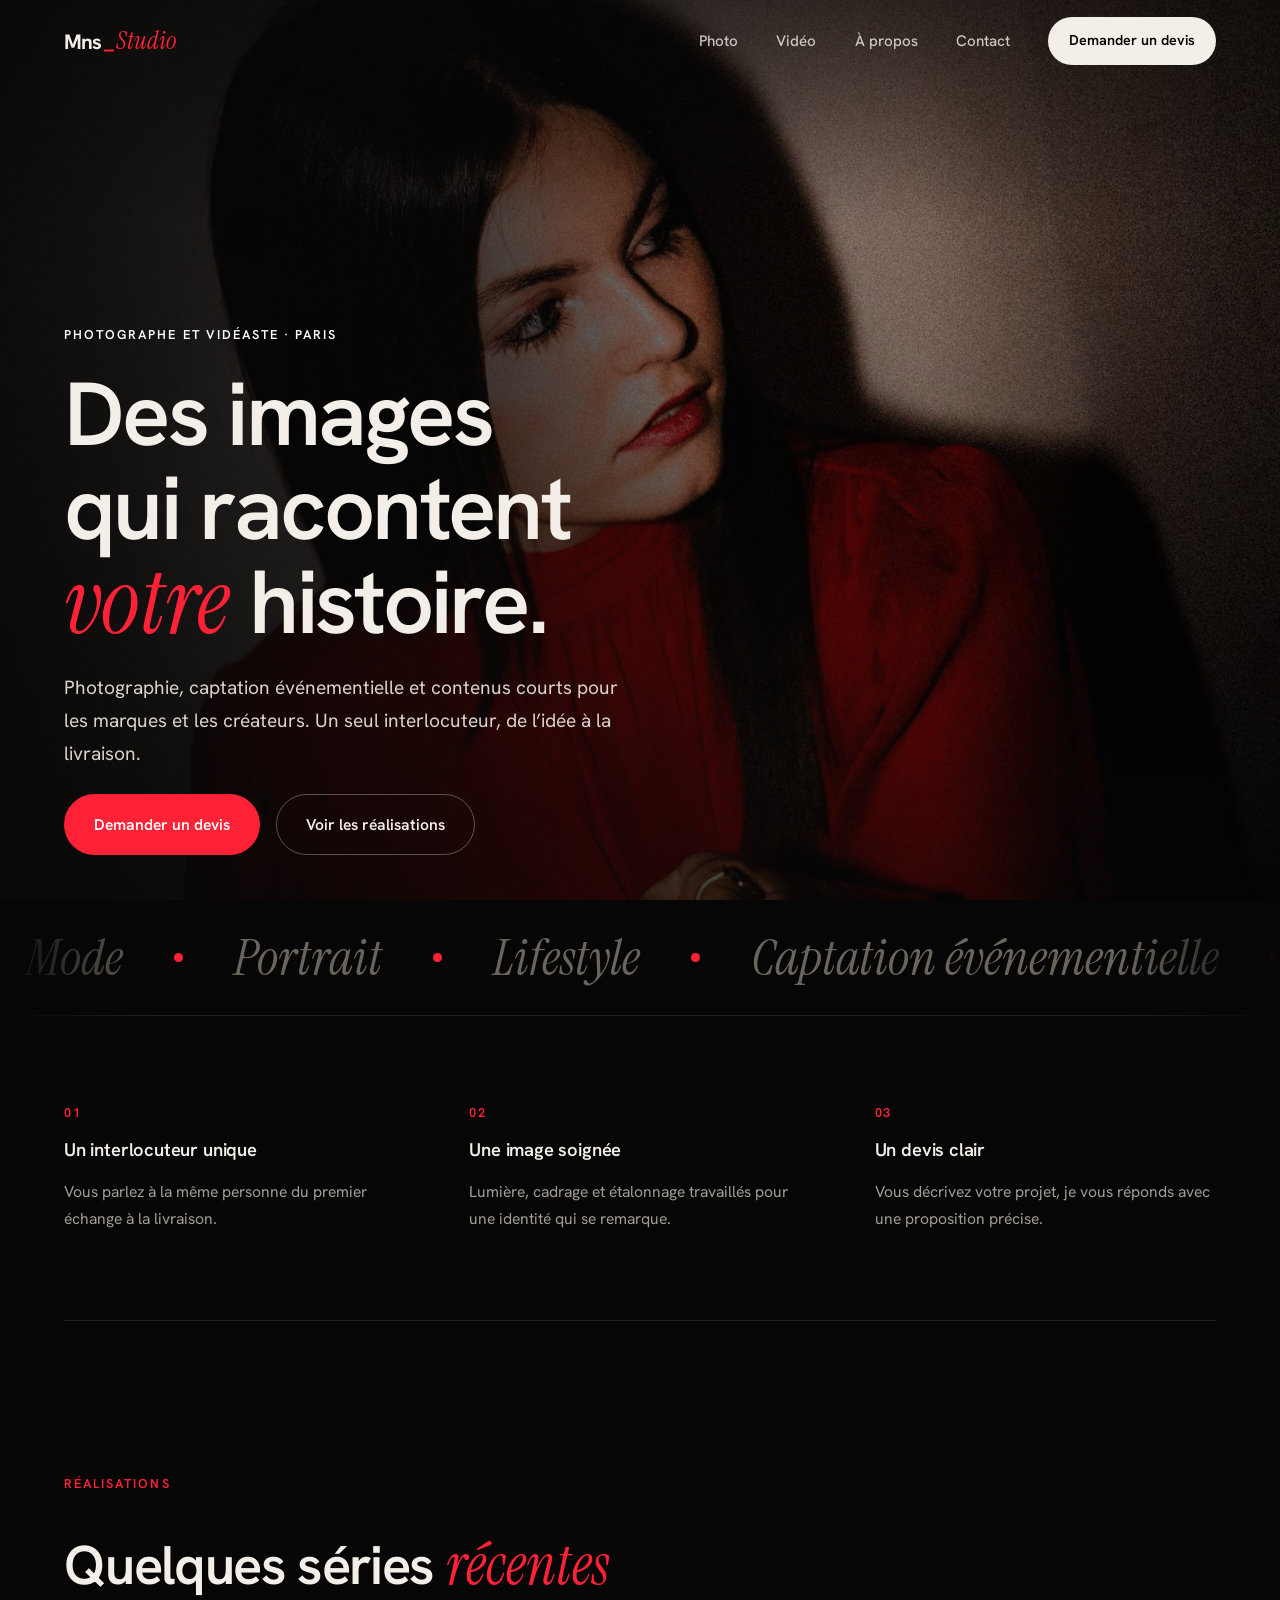
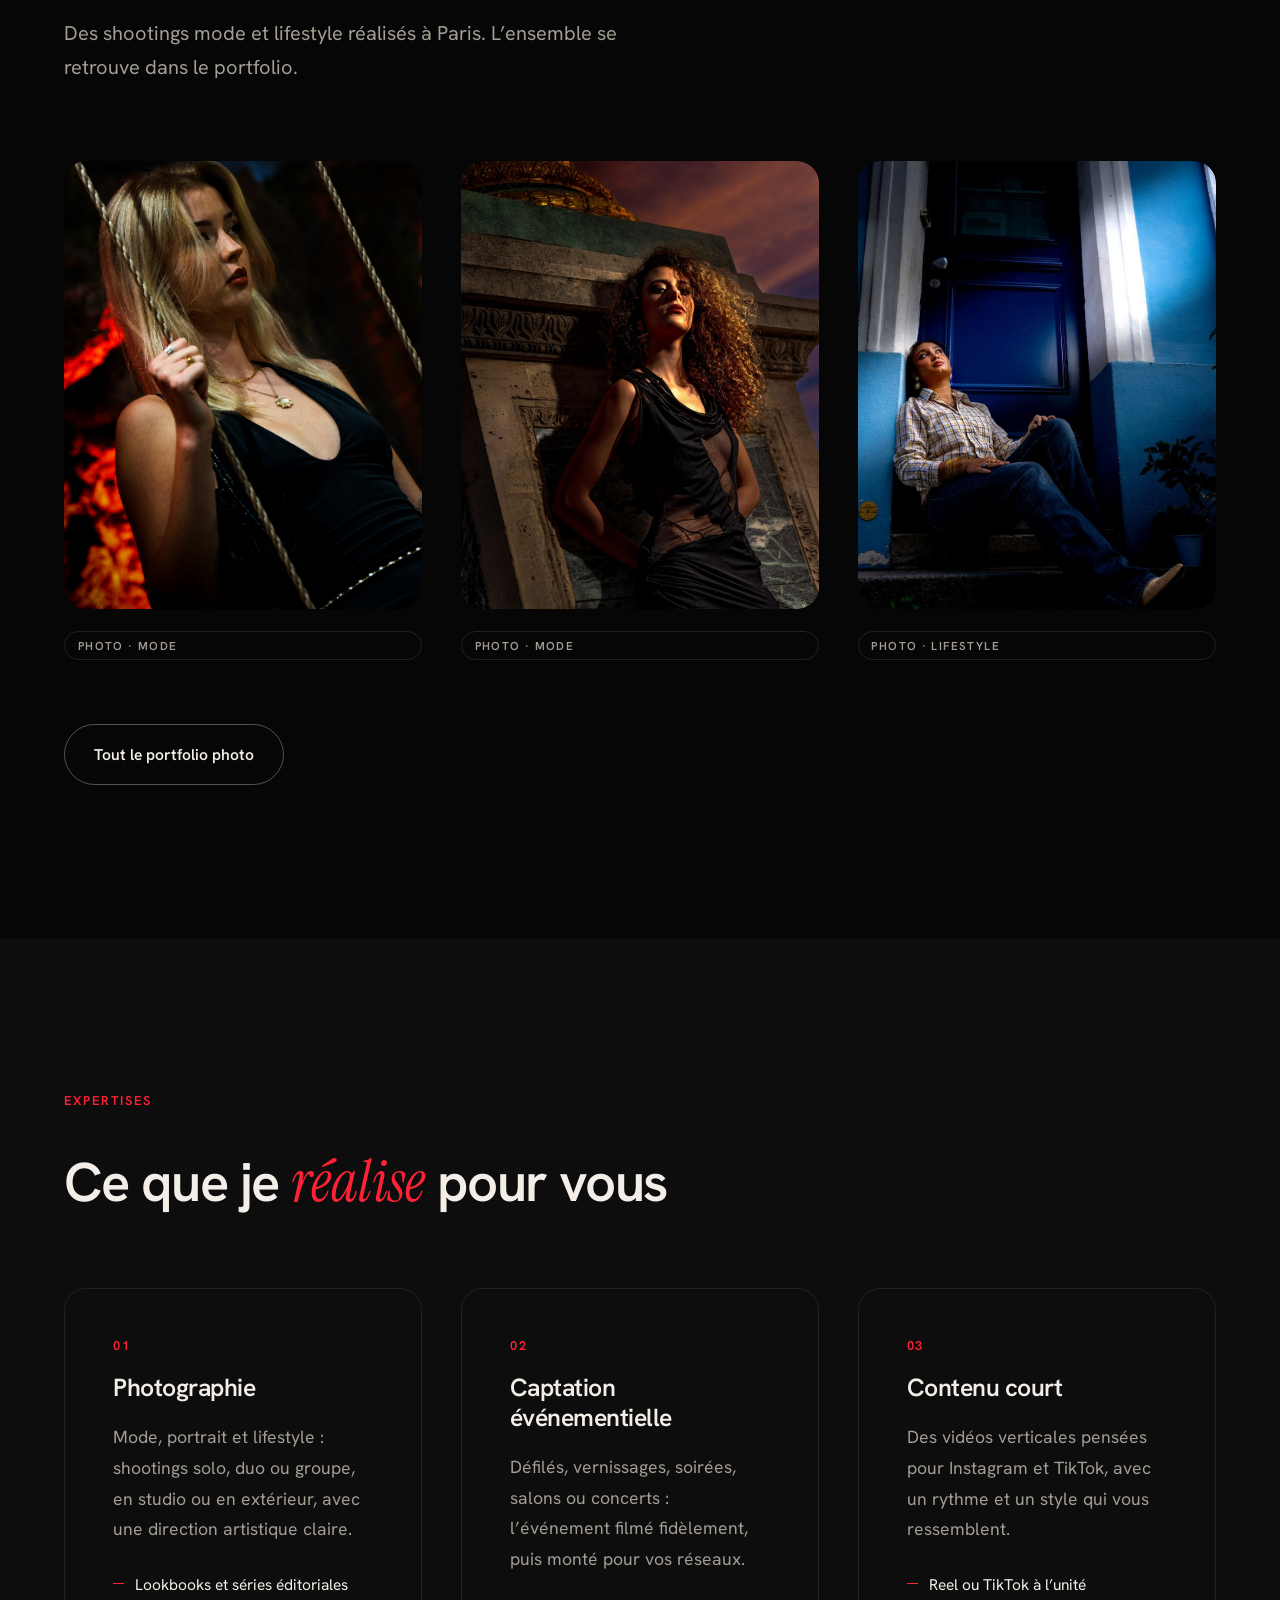
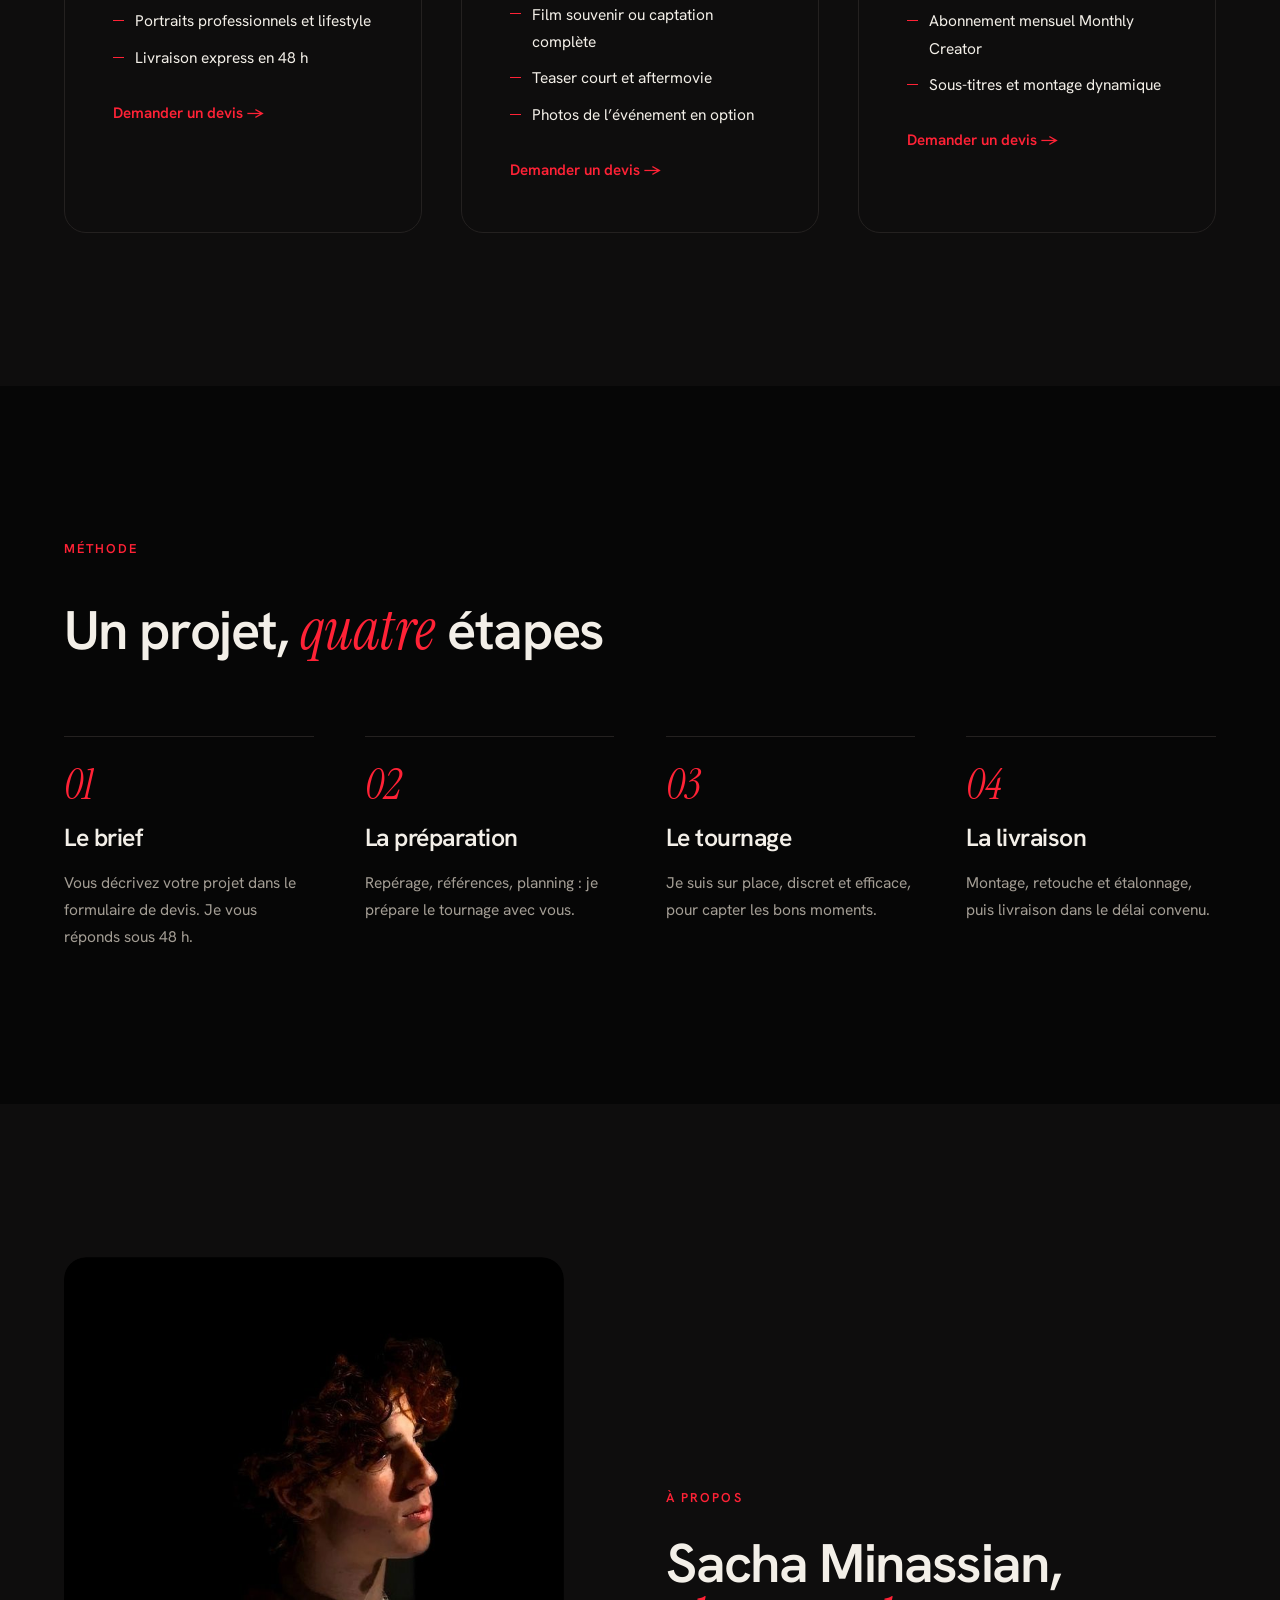
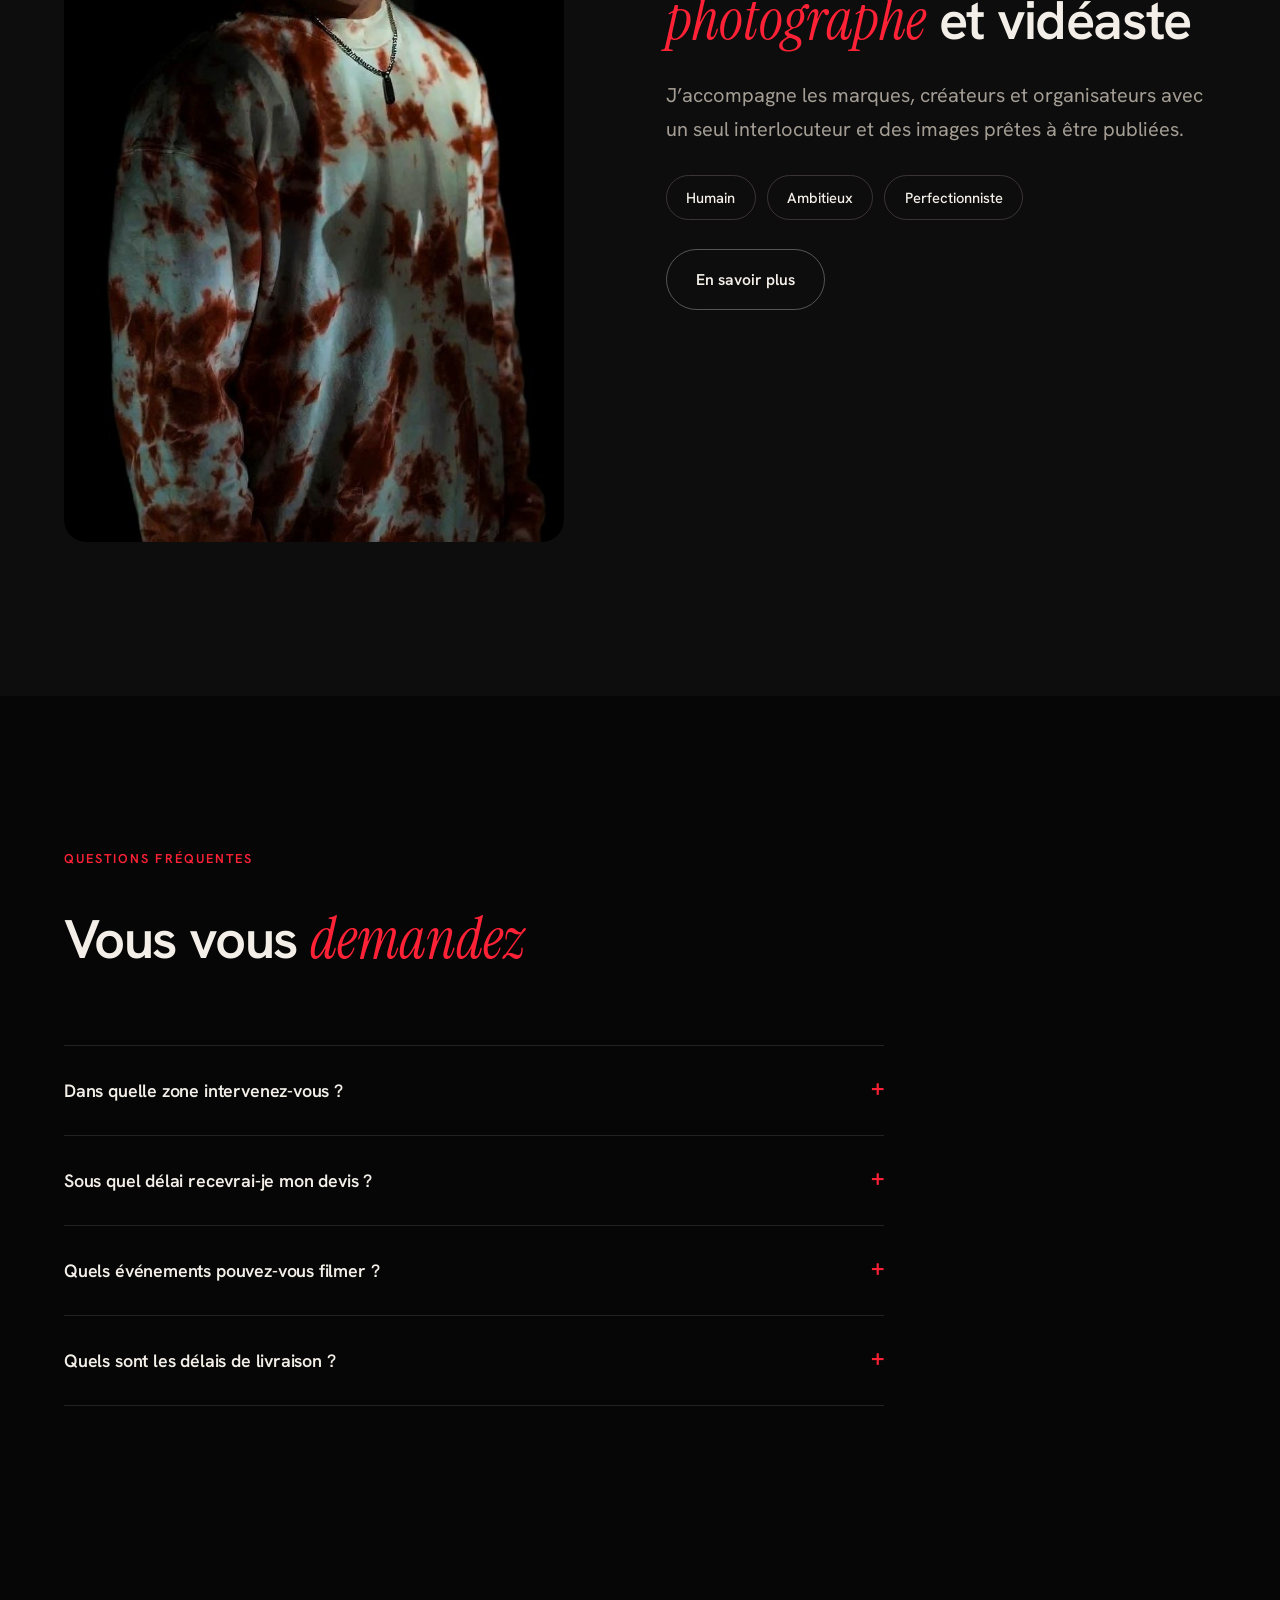
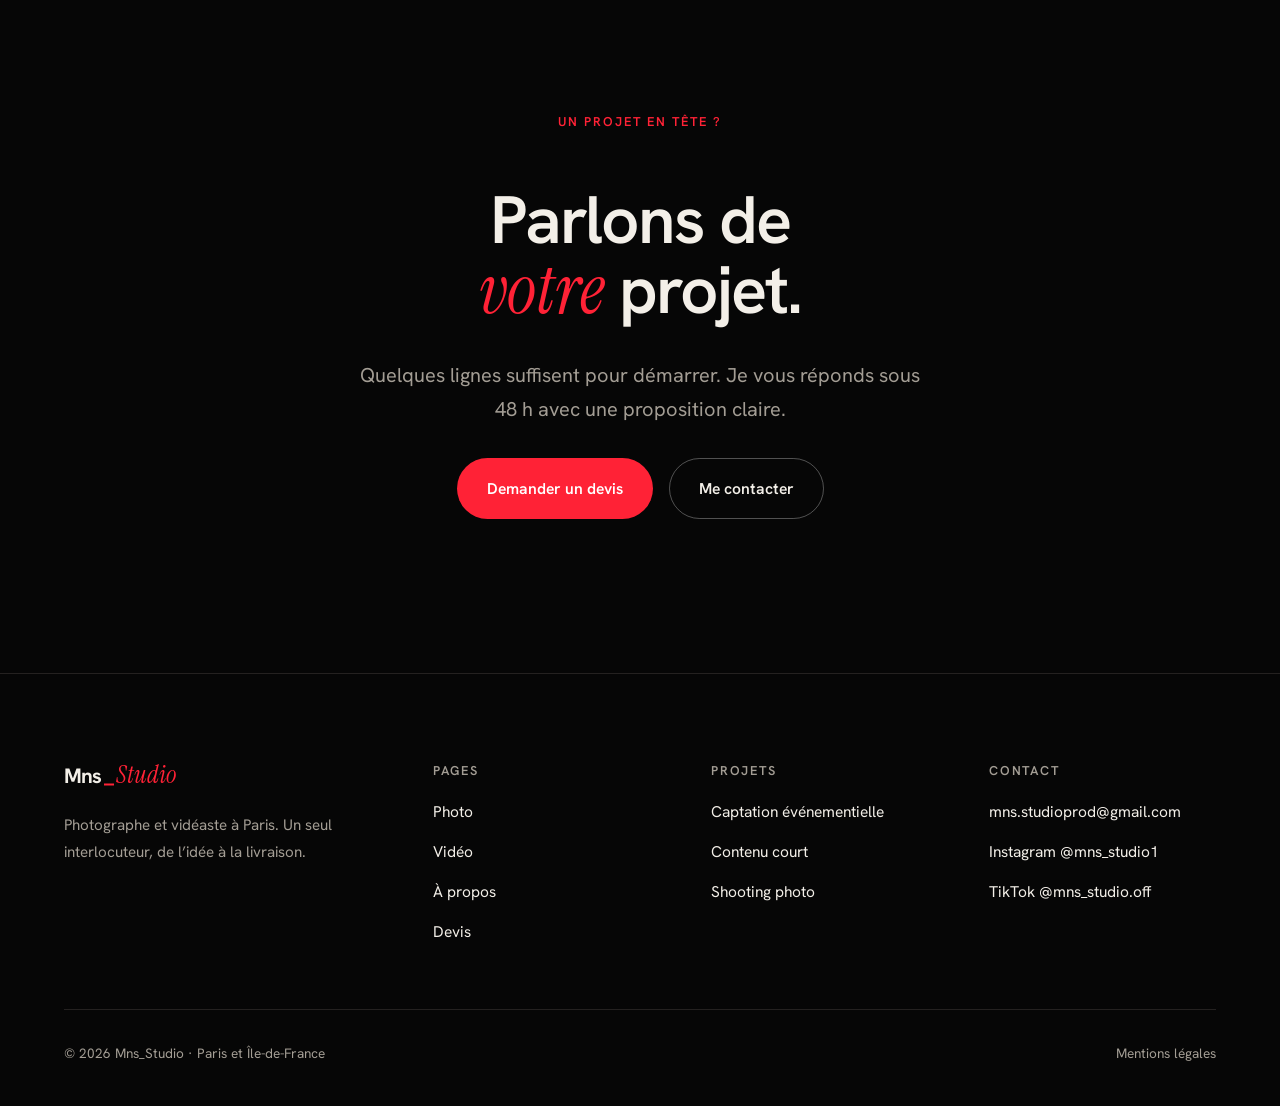
==== index.html @ ce312906 "Accueil : banniere en diaporama HD (5 photos, changement toutes les 5 s) avec voile pour le contrast" ====
<!DOCTYPE html>
<html lang="fr">
<head>
<meta charset="utf-8">
<meta name="viewport" content="width=device-width, initial-scale=1">
<title>Mns_Studio, photographe et vidéaste à Paris</title>
<meta name="description" content="Photographe et vidéaste à Paris : photographie de mode, captation événementielle, contenus courts. Demandez votre devis.">
<meta property="og:title" content="Mns_Studio, photographe et vidéaste à Paris"><meta property="og:description" content="Photographe et vidéaste à Paris : photographie de mode, captation événementielle, contenus courts. Demandez votre devis."><meta property="og:type" content="website"><meta property="og:image" content="https://mns-studio.fr/img/dsc08339.jpg"><meta property="og:url" content="https://mns-studio.fr/"><meta property="og:locale" content="fr_FR"><meta name="twitter:card" content="summary_large_image">
<link rel="canonical" href="https://mns-studio.fr/">
<meta name="theme-color" content="#060606">
<link rel="preconnect" href="https://fonts.googleapis.com"><link rel="preconnect" href="https://fonts.gstatic.com" crossorigin>
<link href="https://fonts.googleapis.com/css2?family=Instrument+Serif:ital@0;1&family=Hanken+Grotesk:wght@400;500;600;700&display=swap" rel="stylesheet">
<script>document.documentElement.classList.add("js");if(!matchMedia("(prefers-reduced-motion:reduce)").matches)document.documentElement.classList.add("entering")</script>
<link rel="stylesheet" href="style.css">
<script type="application/ld+json">{"@context": "https://schema.org", "@type": "ProfessionalService", "name": "Mns_Studio", "description": "Photographe et vidéaste à Paris : photo de mode, portrait, captation de défilé, captation d'événement, reels.", "areaServed": "Île-de-France", "email": "mns.studioprod@gmail.com", "sameAs": ["https://www.instagram.com/mns_studio1", "https://www.tiktok.com/@mns_studio.off"], "founder": {"@type": "Person", "name": "Sacha Minassian"}}</script>
</head>
<body>
<div class="curtain" aria-hidden="true"><span class="logo"><b>Mns</b><i></i><em>Studio</em></span></div><div class="pgbar" aria-hidden="true"></div>
<a class="hp" href="#main">Aller au contenu</a>
<header class="hd"><div class="w"><a class="logo" href="index.html" aria-label="Mns_Studio, accueil"><b>Mns</b><i></i><em>Studio</em></a><button class="bg" aria-label="Menu" aria-expanded="false"><span></span></button><nav class="nv" aria-label="Navigation"><a href="photo.html">Photo</a><a href="video.html">Vidéo</a><a href="a-propos.html">À propos</a><a href="contact.html">Contact</a><a class="pill" href="devis.html">Demander un devis</a></nav></div></header>
<main id="main">

<section class="hero"><div class="hs" aria-hidden="true"><img class="on" src="img/hero-1.jpg" alt="" width="1500" height="2250" fetchpriority="high" style="object-position:center 24%"><img src="img/hero-2.jpg" alt="" width="1500" height="2250" style="object-position:center 30%"><img src="img/hero-3.jpg" alt="" width="1500" height="2250" style="object-position:center 28%"><img src="img/hero-4.jpg" alt="" width="1500" height="2250" style="object-position:center 26%"><img src="img/hero-5.jpg" alt="" width="1500" height="2250" style="object-position:center 28%"></div><div class="w">
<span class="eyebrow" style="margin:0;color:#fff">Photographe et vidéaste · Paris</span>
<h1>Des images qui racontent <em>votre</em> histoire.</h1>
<p class="lead">Photographie, captation événementielle et contenus courts pour les marques et les créateurs. Un seul interlocuteur, de l’idée à la livraison.</p>
<div class="cta"><a class="btn r" href="devis.html">Demander un devis</a><a class="btn o" href="photo.html">Voir les réalisations</a></div></div></section>
<div class="mq" aria-hidden="true"><div class="mqt"><span>Mode</span><span>Portrait</span><span>Lifestyle</span><span>Captation événementielle</span><span>Contenu court</span><span>Paris</span><span>Mode</span><span>Portrait</span><span>Lifestyle</span><span>Captation événementielle</span><span>Contenu court</span><span>Paris</span></div></div>
<div class="w args rv">
<div><span class="n">01</span><b>Un interlocuteur unique</b><span>Vous parlez à la même personne du premier échange à la livraison.</span></div>
<div><span class="n">02</span><b>Une image soignée</b><span>Lumière, cadrage et étalonnage travaillés pour une identité qui se remarque.</span></div>
<div><span class="n">03</span><b>Un devis clair</b><span>Vous décrivez votre projet, je vous réponds avec une proposition précise.</span></div></div>

<section class="sec"><div class="w"><div class="head rv"><span class="eyebrow">Réalisations</span><h2>Quelques séries <em>récentes</em></h2><p class="lead">Des shootings mode et lifestyle réalisés à Paris. L’ensemble se retrouve dans le portfolio.</p></div>
<div class="cards">
<a class="card rv" href="photo.html"><div class="im"><img src="img/dsc09829.jpg" alt="Série Reflets" loading="lazy"></div><div class="tx"><span class="tag">Photo · Mode</span></div></a>
<a class="card rv" href="photo.html"><div class="im"><img src="img/dsc07734.jpg" alt="Série Concorde" loading="lazy"></div><div class="tx"><span class="tag">Photo · Mode</span></div></a>
<a class="card rv" href="photo.html"><div class="im"><img src="img/dsc09242.jpg" alt="Série Porte bleue" loading="lazy"></div><div class="tx"><span class="tag">Photo · Lifestyle</span></div></a></div>
<div class="cta rv" style="margin-top:4rem"><a class="btn o" href="photo.html">Tout le portfolio photo</a></div></div></section>

<section class="sec" style="background:var(--bg2)"><div class="w"><div class="head rv"><span class="eyebrow">Expertises</span><h2>Ce que je <em>réalise</em> pour vous</h2></div>
<div class="exp">
<div class="ex rv"><span class="n">01</span><h3>Photographie</h3><p>Mode, portrait et lifestyle : shootings solo, duo ou groupe, en studio ou en extérieur, avec une direction artistique claire.</p><ul><li>Lookbooks et séries éditoriales</li><li>Portraits professionnels et lifestyle</li><li>Livraison express en 48 h</li></ul><a class="more" href="devis.html#photo">Demander un devis →</a></div>
<div class="ex rv"><span class="n">02</span><h3>Captation événementielle</h3><p>Défilés, vernissages, soirées, salons ou concerts : l’événement filmé fidèlement, puis monté pour vos réseaux.</p><ul><li>Film souvenir ou captation complète</li><li>Teaser court et aftermovie</li><li>Photos de l’événement en option</li></ul><a class="more" href="devis.html#event">Demander un devis →</a></div>
<div class="ex rv"><span class="n">03</span><h3>Contenu court</h3><p>Des vidéos verticales pensées pour Instagram et TikTok, avec un rythme et un style qui vous ressemblent.</p><ul><li>Reel ou TikTok à l’unité</li><li>Abonnement mensuel Monthly Creator</li><li>Sous-titres et montage dynamique</li></ul><a class="more" href="devis.html#reel">Demander un devis →</a></div>
</div></div></section>

<section class="sec"><div class="w"><div class="head rv"><span class="eyebrow">Méthode</span><h2>Un projet, <em>quatre</em> étapes</h2></div>
<div class="steps">
<div class="st rv"><span class="n">01</span><h3>Le brief</h3><p>Vous décrivez votre projet dans le formulaire de devis. Je vous réponds sous 48 h.</p></div>
<div class="st rv"><span class="n">02</span><h3>La préparation</h3><p>Repérage, références, planning : je prépare le tournage avec vous.</p></div>
<div class="st rv"><span class="n">03</span><h3>Le tournage</h3><p>Je suis sur place, discret et efficace, pour capter les bons moments.</p></div>
<div class="st rv"><span class="n">04</span><h3>La livraison</h3><p>Montage, retouche et étalonnage, puis livraison dans le délai convenu.</p></div></div></div></section>

<section class="sec" style="background:var(--bg2)"><div class="w split">
<div class="im rv"><img src="img/sacha-portrait.jpg" alt="Sacha Minassian, photographe et vidéaste" loading="lazy"></div>
<div class="tx rv"><span class="eyebrow" style="margin:0">À propos</span><h2>Sacha Minassian, <em>photographe</em> et vidéaste</h2>
<p class="lead">J’accompagne les marques, créateurs et organisateurs avec un seul interlocuteur et des images prêtes à être publiées.</p>
<div class="pills"><span>Humain</span><span>Ambitieux</span><span>Perfectionniste</span></div>
<a class="btn o" href="a-propos.html">En savoir plus</a></div></div></section>

<section class="sec"><div class="w"><div class="head rv"><span class="eyebrow">Questions fréquentes</span><h2>Vous vous <em>demandez</em></h2></div>
<div class="faq rv">
<details><summary>Dans quelle zone intervenez-vous ?</summary><p>Principalement à Paris. Pour l’Île-de-France ou une autre ville, un supplément selon la localisation est indiqué dans le devis.</p></details>
<details><summary>Sous quel délai recevrai-je mon devis ?</summary><p>Je réponds à chaque demande sous 48 h, avec une proposition claire et personnalisée.</p></details>
<details><summary>Quels événements pouvez-vous filmer ?</summary><p>Défilés de mode, vernissages, soirées, salons, concerts : décrivez l’événement dans le formulaire de devis et je vous propose le format adapté, du film souvenir à la captation complète.</p></details>
<details><summary>Quels sont les délais de livraison ?</summary><p>Ils dépendent du projet. Une option express en 48 h est disponible pour les photos et les reels.</p></details>
</div></div></section>
<section class="sec"><div class="w fin rv"><span class="eyebrow">Un projet en tête ?</span><h2>Parlons de <em>votre</em> projet.</h2><p class="lead">Quelques lignes suffisent pour démarrer. Je vous réponds sous 48 h avec une proposition claire.</p><div class="cta"><a class="btn r" href="devis.html">Demander un devis</a><a class="btn o" href="contact.html">Me contacter</a></div></div></section>

</main>
<footer class="ft"><div class="w"><div class="cols">
<div><a class="logo" href="index.html" aria-label="Mns_Studio, accueil"><b>Mns</b><i></i><em>Studio</em></a><p>Photographe et vidéaste à Paris. Un seul interlocuteur, de l’idée à la livraison.</p></div>
<div><h4>Pages</h4><ul><li><a href="photo.html">Photo</a></li><li><a href="video.html">Vidéo</a></li><li><a href="a-propos.html">À propos</a></li><li><a href="devis.html">Devis</a></li></ul></div>
<div><h4>Projets</h4><ul><li><a href="devis.html#event">Captation événementielle</a></li><li><a href="devis.html#reel">Contenu court</a></li><li><a href="devis.html#photo">Shooting photo</a></li></ul></div>
<div><h4>Contact</h4><ul><li><a href="mailto:mns.studioprod@gmail.com">mns.studioprod@gmail.com</a></li><li><a href="https://www.instagram.com/mns_studio1" target="_blank" rel="noopener">Instagram @mns_studio1</a></li><li><a href="https://www.tiktok.com/@mns_studio.off" target="_blank" rel="noopener">TikTok @mns_studio.off</a></li></ul></div>
</div><div class="bot"><span>© 2026 Mns_Studio · Paris et Île-de-France</span><a href="mentions-legales.html">Mentions légales</a></div></div></footer>
<script src="app.js"></script>
</body>
</html>
---- style.css ----
:root{--bg:#060606;--bg2:#0e0d0d;--ink:#f3efe8;--mute:#a39d94;--line:#242120;--red:#ff2236;
--serif:'Instrument Serif',Georgia,serif;--sans:'Hanken Grotesk','Helvetica Neue',Arial,sans-serif;
--gut:clamp(1.4rem,5vw,4rem);--sec:clamp(5.5rem,12vw,10rem);--r:22px}
*{box-sizing:border-box;margin:0}
html{background:var(--bg);color-scheme:dark;scroll-behavior:smooth}
body{background:var(--bg);color:var(--ink);font:400 clamp(1rem,.96rem + .2vw,1.1rem)/1.75 var(--sans);-webkit-font-smoothing:antialiased}
img{display:block;max-width:100%}a{color:inherit;text-decoration:none}button{font:inherit;color:inherit;cursor:pointer}
.w{width:min(1200px,100% - 2*var(--gut));margin-inline:auto}
.sec{padding-block:var(--sec)}
.eyebrow{font:600 .8rem var(--sans);letter-spacing:.16em;text-transform:uppercase;color:var(--red);margin-bottom:1.4rem;display:block}
h1,h2,h3{font-weight:600;letter-spacing:-.03em;line-height:1.05;text-wrap:balance}
h1{font-size:clamp(2.7rem,7.4vw,5.6rem)}
h2{font-size:clamp(2rem,4.6vw,3.4rem)}
h3{font-size:clamp(1.25rem,2vw,1.55rem);letter-spacing:-.02em;line-height:1.2}
em{font:italic 400 1.04em var(--serif);color:var(--red);letter-spacing:0;line-height:1}
.lead{color:var(--mute);font-size:clamp(1.05rem,1.6vw,1.25rem);max-width:52ch;line-height:1.7}
.head{display:grid;gap:1.4rem;margin-bottom:clamp(3rem,6vw,5rem);max-width:760px}
.btn{display:inline-flex;align-items:center;gap:.6rem;border-radius:999px;padding:1rem 1.8rem;font-weight:600;font-size:.98rem;border:1px solid transparent;transition:transform .25s,background .25s,border-color .25s}
.btn:hover{transform:translateY(-2px)}
.btn.r{background:var(--red);color:#fff}.btn.r:hover{background:#ff3a4c}
.btn.o{border-color:rgba(255,255,255,.3)}.btn.o:hover{border-color:var(--ink)}
.btn.w2{background:var(--ink);color:#000}
.cta{display:flex;flex-wrap:wrap;gap:1rem}
a:focus-visible,button:focus-visible,input:focus-visible,select:focus-visible,textarea:focus-visible{outline:2px solid var(--red);outline-offset:3px}
/* header */
.hd{position:fixed;inset:0 0 auto 0;z-index:50;transition:background .3s,backdrop-filter .3s,border-color .3s;border-bottom:1px solid transparent}
.hd.s{background:rgba(6,6,6,.82);-webkit-backdrop-filter:blur(14px);backdrop-filter:blur(14px);border-color:var(--line)}
.hd .w{display:flex;align-items:center;justify-content:space-between;height:82px;gap:2rem}
.logo{display:inline-flex;align-items:baseline;gap:.1em;font-size:1.3rem;line-height:1}
.logo b{font-weight:700;letter-spacing:-.04em}.logo i{display:inline-block;width:.5em;height:.09em;background:var(--red);transform:translateY(.12em)}
.logo em{font-size:1.2em}
.nv{display:flex;align-items:center;gap:clamp(1.6rem,3vw,2.8rem);font-size:.95rem;font-weight:500}
.nv a{opacity:.8;transition:opacity .2s}.nv a:hover,.nv a[aria-current=page]{opacity:1}
.nv a[aria-current=page]{color:var(--red)}
.nv .pill{background:var(--ink);color:#000;opacity:1;border-radius:999px;padding:.7rem 1.3rem;font-weight:600;font-size:.9rem}
.nv .pill:hover{background:#fff}
.bg{display:none;background:none;border:0;width:44px;height:44px;position:relative}
.bg span,.bg span::before{position:absolute;left:10px;width:24px;height:2px;background:var(--ink);transition:transform .3s}
.bg span{top:21px}.bg span::before{content:"";left:0;top:-7px}
@media(max-width:900px){
 .bg{display:block}
 .nv{position:fixed;inset:82px 0 auto 0;flex-direction:column;align-items:flex-start;gap:0;background:rgba(6,6,6,.98);padding:1rem var(--gut) 2.4rem;border-bottom:1px solid var(--line);transform:translateY(-130%);transition:transform .35s;visibility:hidden}
 .nv.o{transform:none;visibility:visible}
 .nv a{width:100%;padding:1.1rem 0;border-bottom:1px solid var(--line);font-size:1.15rem;opacity:1}
 .nv .pill{margin-top:1.6rem;text-align:center;border:0;padding:1.1rem}
}
/* hero */
.hero{position:relative;min-height:max(680px,100svh);display:grid;align-items:end;overflow:hidden}
.hero>img{position:absolute;inset:0;width:100%;height:100%;object-fit:cover;object-position:center 22%}
.hero::after{content:"";position:absolute;inset:0;background:linear-gradient(180deg,rgba(6,6,6,.55) 0%,rgba(6,6,6,.1) 32%,rgba(6,6,6,.88) 88%,var(--bg) 100%)}
.hero .w{position:relative;z-index:1;padding-block:9rem 5.5rem;display:grid;gap:2.2rem}
.hero h1{max-width:13ch}
.hero .lead{color:#d9d3ca}
.args{display:grid;grid-template-columns:repeat(3,1fr);gap:clamp(2rem,5vw,5rem);padding-block:clamp(3.5rem,7vw,5.5rem);border-bottom:1px solid var(--line)}
.args div{display:grid;gap:.8rem;align-content:start}
.args b{font-size:1.15rem;font-weight:600;letter-spacing:-.01em}
.args span{color:var(--mute);font-size:.98rem;line-height:1.7}
.args .n{font:600 .8rem var(--sans);letter-spacing:.14em;color:var(--red)}
/* sous-pages */
.ph{padding-top:calc(82px + clamp(4rem,9vw,8rem));padding-bottom:clamp(2.5rem,5vw,4rem)}
.ph h1{font-size:clamp(2.6rem,6.6vw,5rem);max-width:15ch}
.ph .lead{margin-top:1.8rem}
/* cartes */
.cards{display:grid;grid-template-columns:repeat(3,1fr);gap:clamp(1.4rem,3vw,2.4rem)}
.card{display:grid;gap:1.4rem;align-content:start}
.card .im{position:relative;aspect-ratio:4/5;border-radius:var(--r);overflow:hidden;background:#111}
.card .im img{width:100%;height:100%;object-fit:cover;transition:transform 1s cubic-bezier(.2,.8,.2,1)}
.card:hover .im img{transform:scale(1.04)}
.tag{display:inline-block;font:600 .72rem var(--sans);letter-spacing:.12em;text-transform:uppercase;color:var(--mute);border:1px solid var(--line);border-radius:999px;padding:.35rem .8rem}
.card .tx{display:grid;gap:.7rem}
.card p{color:var(--mute);font-size:.98rem}
.soon{position:absolute;left:1rem;top:1rem;background:rgba(0,0,0,.65);border:1px solid rgba(255,255,255,.2);border-radius:999px;padding:.3rem .8rem;font-size:.75rem;font-weight:600;letter-spacing:.06em}
/* expertises */
.exp{display:grid;grid-template-columns:repeat(3,1fr);gap:clamp(1.4rem,3vw,2.4rem)}
.ex{background:var(--bg2);border:1px solid var(--line);border-radius:var(--r);padding:clamp(2rem,4vw,3rem);display:grid;gap:1.2rem;align-content:start;transition:border-color .3s}
.ex:hover{border-color:#3a3433}
.ex .n{font:600 .8rem var(--sans);letter-spacing:.14em;color:var(--red)}
.ex p{color:var(--mute)}
.ex ul{list-style:none;padding:0;display:grid;gap:.6rem;color:var(--ink);font-size:.97rem;margin-top:.4rem}
.ex li{padding-left:1.4rem;position:relative}.ex li::before{content:"";position:absolute;left:0;top:.8em;width:.7rem;height:1px;background:var(--red)}
.ex .more{margin-top:.6rem;font-weight:600;font-size:.95rem;color:var(--red)}
/* méthode */
.steps{display:grid;grid-template-columns:repeat(4,1fr);gap:clamp(2rem,4vw,3.4rem)}
.st{display:grid;gap:1rem;align-content:start;border-top:1px solid var(--line);padding-top:1.8rem}
.st .n{font:italic 400 2.6rem/1 var(--serif);color:var(--red)}
.st p{color:var(--mute);font-size:.97rem}
/* split */
.split{display:grid;grid-template-columns:1fr 1.1fr;gap:clamp(3rem,8vw,7rem);align-items:center}
.split .im{border-radius:var(--r);overflow:hidden;background:#000}
.split .im img{width:100%}
.split .tx{display:grid;gap:1.8rem;justify-items:start}
.pills{display:flex;flex-wrap:wrap;gap:.7rem}
.pills span{border:1px solid #3a3533;border-radius:999px;padding:.55rem 1.2rem;font-size:.92rem;font-weight:500}
/* faq */
.faq{max-width:820px;display:grid}
.faq details{border-top:1px solid var(--line);padding:1.8rem 0}
.faq details:last-child{border-bottom:1px solid var(--line)}
.faq summary{cursor:pointer;list-style:none;display:flex;justify-content:space-between;gap:2rem;font-weight:600;font-size:1.12rem;letter-spacing:-.01em}
.faq summary::-webkit-details-marker{display:none}
.faq summary::after{content:"+";color:var(--red);font-size:1.5rem;line-height:1;transition:transform .3s}
.faq details[open] summary::after{transform:rotate(45deg)}
.faq p{color:var(--mute);margin-top:1.2rem;max-width:62ch}
/* cta final */
.fin{text-align:center;display:grid;justify-items:center;gap:2rem}
.fin h2{max-width:16ch;font-size:clamp(2.2rem,5.6vw,4.2rem)}
.fin .lead{margin-inline:auto}
/* galerie photo */
.srs{--g:clamp(1.6rem,3.6vw,3.4rem);display:flex;flex-wrap:wrap;justify-content:center;gap:clamp(3rem,6vw,5.5rem) var(--g);max-width:1020px;margin-inline:auto}
.srs>article{flex:0 0 calc((100% - 2*var(--g))/3);min-width:0}
.sr{display:block;width:100%;text-align:left;background:none;border:0;padding:0;color:inherit;font:inherit;cursor:pointer}
.sr-i{display:block;position:relative;overflow:hidden;border-radius:var(--r);background:#111;line-height:0}
.sr-i img{width:100%;height:auto;aspect-ratio:2/3;object-fit:cover;object-position:center 30%;transition:transform 1.1s cubic-bezier(.2,.8,.2,1)}
.sr:hover .sr-i img,.sr:focus-visible .sr-i img{transform:scale(1.05)}
.sr-n{position:absolute;right:1rem;top:1rem;background:rgba(6,6,6,.75);-webkit-backdrop-filter:blur(8px);backdrop-filter:blur(8px);border:1px solid rgba(255,255,255,.18);border-radius:999px;padding:.3rem .85rem;font-size:.8rem;line-height:1.4}
.sr-t{display:block;padding-top:1.3rem;text-align:center}
.sr-k{display:block;color:var(--red);font-size:.78rem;font-weight:700;letter-spacing:.14em;text-transform:uppercase;margin-bottom:.45rem}
.sr-t b{display:none}
.sr-t .sr-d{display:block;color:var(--mute);margin:.5rem auto 0;max-width:30ch;font-size:.92rem}
.sr-t em{display:inline-block;margin-top:.8rem;font-family:inherit;font-style:normal;font-weight:600;font-size:.9rem;transition:transform .3s,color .3s}
.sr:hover .sr-t em{transform:translateX(6px);color:var(--red)}
.sr:focus-visible{outline:2px solid var(--red);outline-offset:6px;border-radius:var(--r)}
@media(max-width:820px){.srs>article{flex-basis:calc((100% - var(--g))/2)}}
@media(max-width:480px){.srs>article{flex-basis:min(100%,340px)}}
@media(min-width:821px){.srs{--g:clamp(1.8rem,3vw,2.6rem);max-width:1240px;gap:clamp(3rem,5vw,4.5rem) var(--g)}.sr-t b{display:none}.sr-k{font-size:.78rem;margin-bottom:.7rem}.sr-t .sr-d{font-size:.92rem;margin-top:0}.srs>article{flex-basis:calc((100% - 3*var(--g))/4)}.sr-i img{aspect-ratio:auto;object-fit:contain}.sr-t .sr-d{font-size:.85rem}.sr-k{font-size:.7rem}}
.lbt{position:absolute;top:1.6rem;left:50%;transform:translateX(-50%);font-size:.95rem;font-weight:600;white-space:nowrap}
.lb.one .lbp,.lb.one .lbn{display:none}
.lb{position:fixed;inset:0;z-index:150;background:rgba(6,6,6,.96);display:grid;place-items:center;padding:clamp(1rem,4vw,3rem)}
.lb[hidden]{display:none}
.lb img{max-width:min(100%,1100px);max-height:86vh;width:auto;height:auto;border-radius:12px;object-fit:contain;animation:lbin .5s cubic-bezier(.2,.8,.2,1)}
@keyframes lbin{from{opacity:0;transform:scale(.96)}}
.lb button{position:absolute;background:rgba(255,255,255,.08);border:1px solid rgba(255,255,255,.2);color:#fff;width:52px;height:52px;border-radius:50%;font-size:1.8rem;line-height:1;display:grid;place-items:center;transition:background .25s}
.lb button:hover{background:var(--red);border-color:var(--red)}
.lbx{top:1.2rem;right:1.2rem}.lbp{left:1.2rem;top:50%;transform:translateY(-50%)}.lbn{right:1.2rem;top:50%;transform:translateY(-50%)}
.lbc{position:absolute;bottom:1.2rem;left:50%;transform:translateX(-50%);color:var(--mute);font-size:.85rem}
@media(max-width:700px){.lbp,.lbn{top:auto;bottom:1rem;transform:none}.lbp{left:1rem}.lbn{right:1rem}.lbc{bottom:1.8rem}}
/* vidéo */
.reelbox{position:relative;aspect-ratio:16/9;border-radius:var(--r);overflow:hidden;background:#111;display:grid;place-items:center}
.reelbox img{position:absolute;inset:0;width:100%;height:100%;object-fit:cover;filter:brightness(.38)}
.reelbox .p{position:relative;display:grid;justify-items:center;gap:1.2rem;text-align:center;padding:1.5rem}
.reelbox .p i{width:86px;height:86px;border-radius:50%;background:var(--red);display:grid;place-items:center}
.reelbox .p i::after{content:"";border-left:22px solid #fff;border-top:14px solid transparent;border-bottom:14px solid transparent;margin-left:6px}
.reelbox .p span{color:#ddd}
.vs{display:grid;gap:clamp(4rem,9vw,8rem)}
.vrow{display:grid;grid-template-columns:1fr 1fr;gap:clamp(2.4rem,7vw,6rem);align-items:center}
.vrow:nth-child(even) .im{order:2}
.vrow .im{position:relative;aspect-ratio:4/3;border-radius:var(--r);overflow:hidden;background:#111}
.vrow .im img{width:100%;height:100%;object-fit:cover;filter:brightness(.75)}
.vrow .tx{display:grid;gap:1.5rem;justify-items:start}
.vrow ul{list-style:none;padding:0;display:grid;gap:.7rem;color:var(--ink)}
.vrow li{padding-left:1.5rem;position:relative}.vrow li::before{content:"";position:absolute;left:0;top:.85em;width:.8rem;height:1px;background:var(--red)}
.price{color:var(--mute);font-size:.95rem}
.price b{color:var(--ink);font-weight:600}
/* devis */
.df{max-width:860px;display:grid;gap:clamp(3.5rem,7vw,5rem)}
.fh h2{font-size:clamp(1.8rem,3.6vw,2.6rem)}.fh p{color:var(--mute);margin-top:.8rem}
.stp{display:grid;gap:2rem}
.sh{display:flex;align-items:baseline;gap:1.2rem}
.sh span{font:italic 400 2rem/1 var(--serif);color:var(--red)}
.types{display:grid;grid-template-columns:repeat(2,1fr);gap:1rem}
.types button{text-align:left;padding:1.6rem;border:1px solid var(--line);background:var(--bg2);border-radius:18px;display:grid;gap:.4rem;align-content:start;transition:border-color .25s,background .25s}
.types button:hover{border-color:#3a3433}
.types b{font-weight:600;font-size:1.08rem;letter-spacing:-.01em}
.types small{color:var(--mute);font-size:.88rem;line-height:1.5}
.types button[aria-pressed=true]{border-color:var(--red);background:#150a0b}
.fields{display:grid;grid-template-columns:1fr 1fr;gap:1.8rem 1.6rem}
.fields .full{grid-column:1/-1}
.fld{display:grid;gap:.6rem}
.fld label{font-size:.88rem;color:var(--mute);font-weight:500}
.fld input,.fld select,.fld textarea{width:100%;background:var(--bg2);color:var(--ink);border:1px solid var(--line);border-radius:14px;padding:1rem 1.1rem;font:inherit;font-size:1rem;transition:border-color .2s}
.fld input:focus,.fld select:focus,.fld textarea:focus{border-color:var(--red);outline:0}
.fld textarea{min-height:150px;resize:vertical}
.fld select option{background:#111}input[type=date]{color-scheme:dark}
.est{color:var(--ink);border-left:2px solid var(--red);padding-left:1.2rem;font-size:.97rem}
.chk{display:flex;gap:1rem;align-items:flex-start;color:var(--mute);font-size:.92rem;line-height:1.6;cursor:pointer}
.chk input{width:20px;height:20px;margin-top:.2rem;accent-color:var(--red);flex:none}
.chk a{text-decoration:underline}
.sub{display:flex;align-items:center;flex-wrap:wrap;gap:1.4rem}.sub small{color:var(--mute)}
.hp{position:absolute;left:-9999px}
.ok{min-height:1.5em;font-size:.95rem}
.ok.good{color:#7fe3a0}.ok.bad{color:#ff8a94}
@media(max-width:980px){.types{grid-template-columns:1fr}.steps[style]{grid-template-columns:1fr!important}}
/* contact */
.ct{display:grid;gap:1.2rem;max-width:720px}
.ct a{display:flex;align-items:center;justify-content:space-between;gap:1.4rem;padding:2rem 0;border-top:1px solid var(--line);font-size:clamp(1.15rem,2.4vw,1.6rem);font-weight:600;letter-spacing:-.02em;transition:color .2s,padding .3s}
.ct a:last-child{border-bottom:1px solid var(--line)}
.ct a:hover{color:var(--red);padding-left:.6rem}
.ct small{display:block;color:var(--mute);font-weight:400;font-size:.9rem;letter-spacing:0;margin-top:.3rem}
.ct span{color:var(--red)}
/* footer */
.ft{border-top:1px solid var(--line);padding-block:clamp(3.5rem,7vw,5.5rem) 2.5rem}
.ft .cols{display:grid;grid-template-columns:1.4fr 1fr 1fr 1fr;gap:clamp(2rem,4vw,4rem)}
.ft h4{font:600 .8rem var(--sans);letter-spacing:.14em;text-transform:uppercase;color:var(--mute);margin-bottom:1.2rem}
.ft ul{list-style:none;padding:0;display:grid;gap:.8rem;font-size:.97rem}
.ft ul a:hover{color:var(--red)}
.ft p{color:var(--mute);font-size:.95rem;max-width:30ch;margin-top:1.2rem}
.ft .bot{display:flex;flex-wrap:wrap;justify-content:space-between;gap:1rem;margin-top:4rem;padding-top:2rem;border-top:1px solid var(--line);color:var(--mute);font-size:.85rem}
.legal{max-width:720px;display:grid;gap:1.4rem;color:var(--mute)}
.legal h2{font-size:1.5rem;color:var(--ink);margin-top:1.6rem}
/* reveal */
.js .rv{opacity:0;transform:translateY(30px);transition:opacity .9s var(--d,0s),transform 1s cubic-bezier(.2,.8,.2,1) var(--d,0s)}
.js .rv.in{opacity:1;transform:none}
@media(max-width:900px){
 .args,.cards,.exp,.steps,.split,.vrow,.gal,.ft .cols{grid-template-columns:1fr}
 .steps{gap:2.4rem}
 .gal figure:nth-child(even){margin-top:0}
 .vrow:nth-child(even) .im{order:0}
 .hero .w{padding-block:8rem 4rem}
 .fields{grid-template-columns:1fr}
 .types{grid-template-columns:1fr}
 .split .im{max-width:420px}
 .card .im{aspect-ratio:4/4.6}
}
@media(prefers-reduced-motion:reduce){*{transition:none!important;scroll-behavior:auto!important}.js .rv{opacity:1;transform:none}}

/* ===== mouvement ===== */
.curtain{position:fixed;inset:0;z-index:200;background:#060606;display:grid;place-items:center;transform:translateY(100%);pointer-events:none;will-change:transform}
html.entering .curtain{transform:none}
.curtain .logo{font-size:clamp(1.6rem,4vw,2.4rem);opacity:0;transition:opacity .4s}
html.entering .curtain .logo,.curtain.leaving .logo{opacity:1}
.pgbar{position:fixed;left:0;top:0;height:2px;width:100%;background:var(--red);transform:scaleX(0);transform-origin:0 50%;z-index:120;pointer-events:none}
.hd{transition:background .3s,backdrop-filter .3s,border-color .3s,transform .5s cubic-bezier(.2,.8,.2,1)}
.hd.hide{transform:translateY(-100%)}
.nv a:not(.pill){position:relative}
.nv a:not(.pill)::after{content:"";position:absolute;left:0;right:0;bottom:-6px;height:1px;background:var(--red);transform:scaleX(0);transform-origin:0 50%;transition:transform .4s cubic-bezier(.2,.8,.2,1)}
.nv a:not(.pill):hover::after,.nv a[aria-current=page]::after{transform:scaleX(1)}
@media(max-width:900px){.nv a:not(.pill)::after{display:none}}
.btn{position:relative;overflow:hidden;isolation:isolate}
.btn::before{content:"";position:absolute;inset:0;z-index:-1;background:rgba(255,255,255,.16);transform:translateX(-101%);transition:transform .5s cubic-bezier(.2,.8,.2,1)}
.btn.o::before{background:rgba(255,255,255,.08)}.btn.w2::before{background:rgba(0,0,0,.08)}
.btn:hover::before{transform:none}
.nv .pill{position:relative;overflow:hidden;isolation:isolate}
.nv .pill::before{content:"";position:absolute;inset:0;z-index:-1;background:var(--red);transform:translateY(101%);transition:transform .4s cubic-bezier(.2,.8,.2,1)}
.nv .pill:hover{color:#fff}.nv .pill:hover::before{transform:none}
.btn{will-change:transform}
/* mots qui montent */
.wd{display:inline-block;overflow-x:visible;overflow-y:clip;vertical-align:baseline;padding:.04em 0 .16em;margin:-.04em 0 -.16em}
.js .wi{display:inline-block;transform:translateY(112%) rotate(3deg);transform-origin:0 100%;transition:transform 1.1s cubic-bezier(.2,.9,.2,1)}
.js .sp.in .wi{transform:none}
/* hero et en-têtes de page */
.js .hero .w>*,.js .ph .w>*{opacity:0;transform:translateY(26px);transition:opacity .9s,transform 1s cubic-bezier(.2,.8,.2,1)}
.js .hero .w>h1,.js .ph .w>h1{opacity:1;transform:none}
.js.ready .hero .w>*,.js.ready .ph .w>*{opacity:1;transform:none}
.js.ready .hero .w>:nth-child(1),.js.ready .ph .w>:nth-child(1){transition-delay:.35s}
.js.ready .hero .w>:nth-child(3),.js.ready .ph .w>:nth-child(3){transition-delay:1s}
.js.ready .hero .w>:nth-child(4){transition-delay:1.15s}
.js .hero>img{transform:scale(1.18);transition:transform 2.6s cubic-bezier(.2,.8,.2,1);translate:0 var(--py,0)}
.js.ready .hero>img{transform:scale(1)}
.hero::after{background:linear-gradient(180deg,rgba(6,6,6,.55) 0%,rgba(6,6,6,.1) 32%,rgba(6,6,6,.88) 88%,var(--bg) 100%)}
/* images qui se dévoilent */
.js .card.rv .im,.js .gal figure.rv .im,.js .vrow.rv .im,.js .split .im.rv{clip-path:inset(0 0 100% 0 round var(--r));transition:clip-path 1.3s cubic-bezier(.7,0,.2,1) var(--d,0s)}
.js .card.rv.in .im,.js .gal figure.rv.in .im,.js .vrow.rv.in .im,.js .split .im.rv.in{clip-path:inset(0 0 0 0 round var(--r))}
.js .card.rv .im img,.js .gal figure.rv .im img,.js .vrow.rv .im img,.js .split .im.rv img{transform:scale(1.3);transition:transform 1.8s cubic-bezier(.2,.8,.2,1) var(--d,0s)}
.js .card.rv.in .im img,.js .gal figure.rv.in .im img,.js .vrow.rv.in .im img,.js .split .im.rv.in img{transform:none}
.js .card.rv.in:hover .im img,.js .gal figure.rv.in:hover .im img{transform:scale(1.05);transition-delay:0s;transition-duration:1.2s}
.gal figure .im{position:relative}
.gal figure:hover figcaption{color:var(--red)}
.gal figcaption{transition:color .3s}
/* bandeau défilant */
.mq{overflow:hidden;border-bottom:1px solid var(--line);padding-block:2rem;-webkit-mask-image:linear-gradient(90deg,transparent,#000 12%,#000 88%,transparent);mask-image:linear-gradient(90deg,transparent,#000 12%,#000 88%,transparent)}
.mqt{display:flex;width:max-content;animation:mq 38s linear infinite}
.mqt span{font:italic 400 clamp(1.8rem,4.4vw,3.2rem)/1 var(--serif);color:#6a645d;white-space:nowrap;padding-inline:1.6rem;display:inline-flex;align-items:center;gap:3.2rem}
.mqt span::after{content:"";width:.55rem;height:.55rem;background:var(--red);border-radius:50%}
@keyframes mq{to{transform:translateX(-50%)}}
.mq:hover .mqt{animation-play-state:paused}
/* cartes */
.ex{transition:border-color .4s,transform .5s cubic-bezier(.2,.8,.2,1),background .4s}
.ex:hover{transform:translateY(-6px);background:#131111}
.ex .more{display:inline-flex;gap:.5rem;transition:gap .3s}.ex:hover .more{gap:1rem}
.st{transition:border-color .4s}.st:hover{border-color:var(--red)}
.types button{transition:border-color .25s,background .25s,transform .35s cubic-bezier(.2,.8,.2,1)}.types button:hover{transform:translateY(-3px)}
.fld input,.fld select,.fld textarea{transition:border-color .25s,background .25s,box-shadow .25s}
.fld input:focus,.fld select:focus,.fld textarea:focus{box-shadow:0 0 0 4px rgba(255,34,54,.12)}
.faq details{transition:background .3s}.faq summary{transition:color .25s}.faq summary:hover{color:var(--red)}
.faq details[open] p{animation:fd .5s cubic-bezier(.2,.8,.2,1)}
@keyframes fd{from{opacity:0;transform:translateY(-8px)}}
.ft ul a{transition:color .25s,padding .3s}.ft ul a:hover{padding-left:.4rem}
.reelbox .p i{transition:transform .4s cubic-bezier(.2,.8,.2,1)}.reelbox:hover .p i{transform:scale(1.1)}
.reelbox .p i{animation:pulse 2.4s ease-out infinite}
@keyframes pulse{0%{box-shadow:0 0 0 0 rgba(255,34,54,.5)}100%{box-shadow:0 0 0 30px rgba(255,34,54,0)}}
@media(prefers-reduced-motion:reduce){.curtain,.pgbar{display:none}.mqt,.reelbox .p i{animation:none}.js .wi,.js .hero .w>*,.js .ph .w>*,.js .hero>img{transform:none!important;opacity:1!important}.js .card.rv .im,.js .gal figure.rv .im,.js .vrow.rv .im,.js .split .im.rv{clip-path:none!important}.js .rv .im img,.js .split .im.rv img{transform:none!important}}
/* accueil : bannière entièrement visible dès l'arrivée */
.hero{min-height:100svh}
.hero .w{padding-block:clamp(6rem,14vh,9rem) clamp(1.6rem,5vh,4rem);gap:clamp(1rem,2.6vh,2.2rem)}
.hero h1{font-size:clamp(2.4rem,min(7.4vw,11vh),5.6rem)}
.hero .lead{font-size:clamp(1rem,2.2vh,1.2rem)}
/* bannière d'accueil : diaporama en fondu */
.hs{position:absolute;inset:0;overflow:hidden;translate:0 var(--py,0)}
.hs img{position:absolute;inset:0;width:100%;height:100%;object-fit:cover;opacity:0;transform:scale(1.08);transition:opacity 1.6s ease,transform 7s linear}
.hs img.on{opacity:1;transform:scale(1)}
.js .hero>.hs{scale:1.12;transition:scale 2.6s cubic-bezier(.2,.8,.2,1)}
.js.ready .hero>.hs{scale:1}
.hero::after{background:linear-gradient(90deg,rgba(6,6,6,.94) 0%,rgba(6,6,6,.78) 34%,rgba(6,6,6,.15) 72%,rgba(6,6,6,.1) 100%),linear-gradient(180deg,rgba(6,6,6,.5) 0%,rgba(6,6,6,0) 25%,rgba(6,6,6,.6) 100%)}
@media(max-width:820px){.hero::after{background:linear-gradient(180deg,rgba(6,6,6,.6) 0%,rgba(6,6,6,.25) 28%,rgba(6,6,6,.93) 100%)}}
@media(prefers-reduced-motion:reduce){.hs img{transition:none}.js .hero>.hs{scale:1;transition:none}}
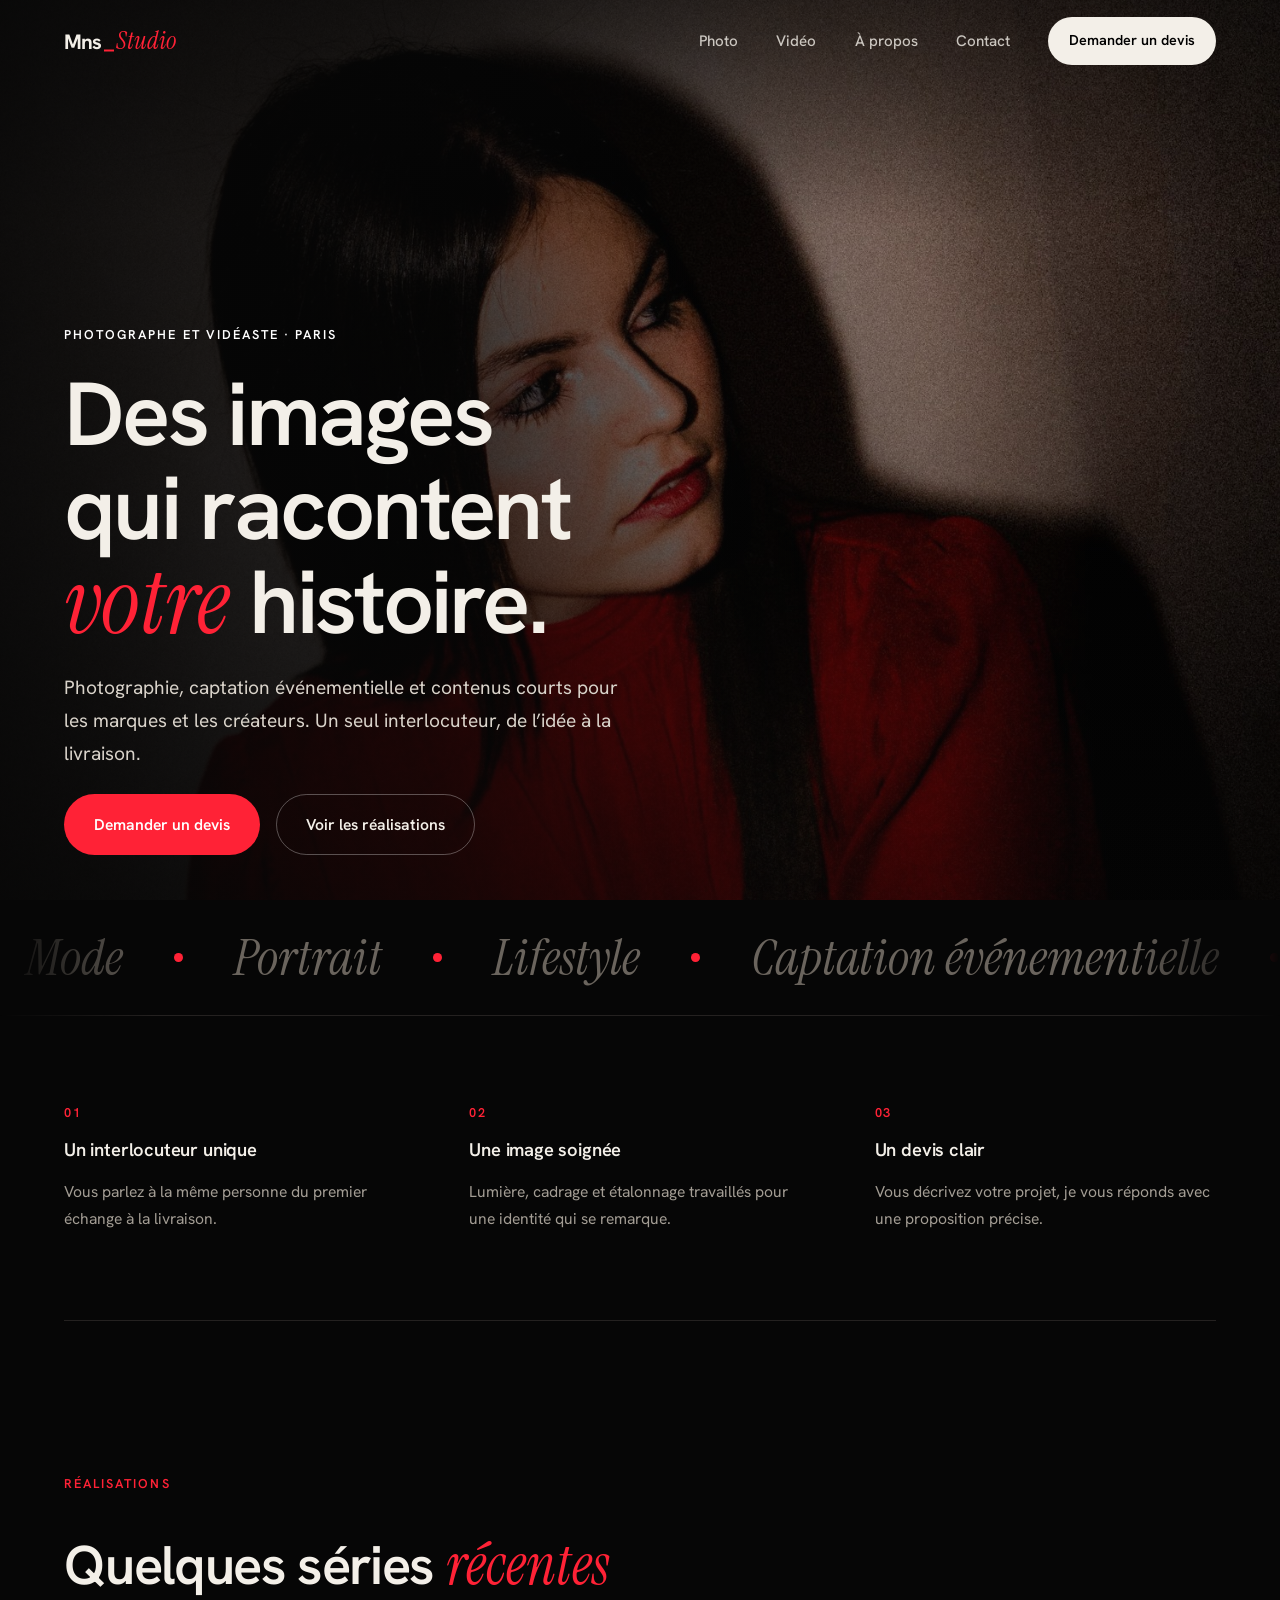
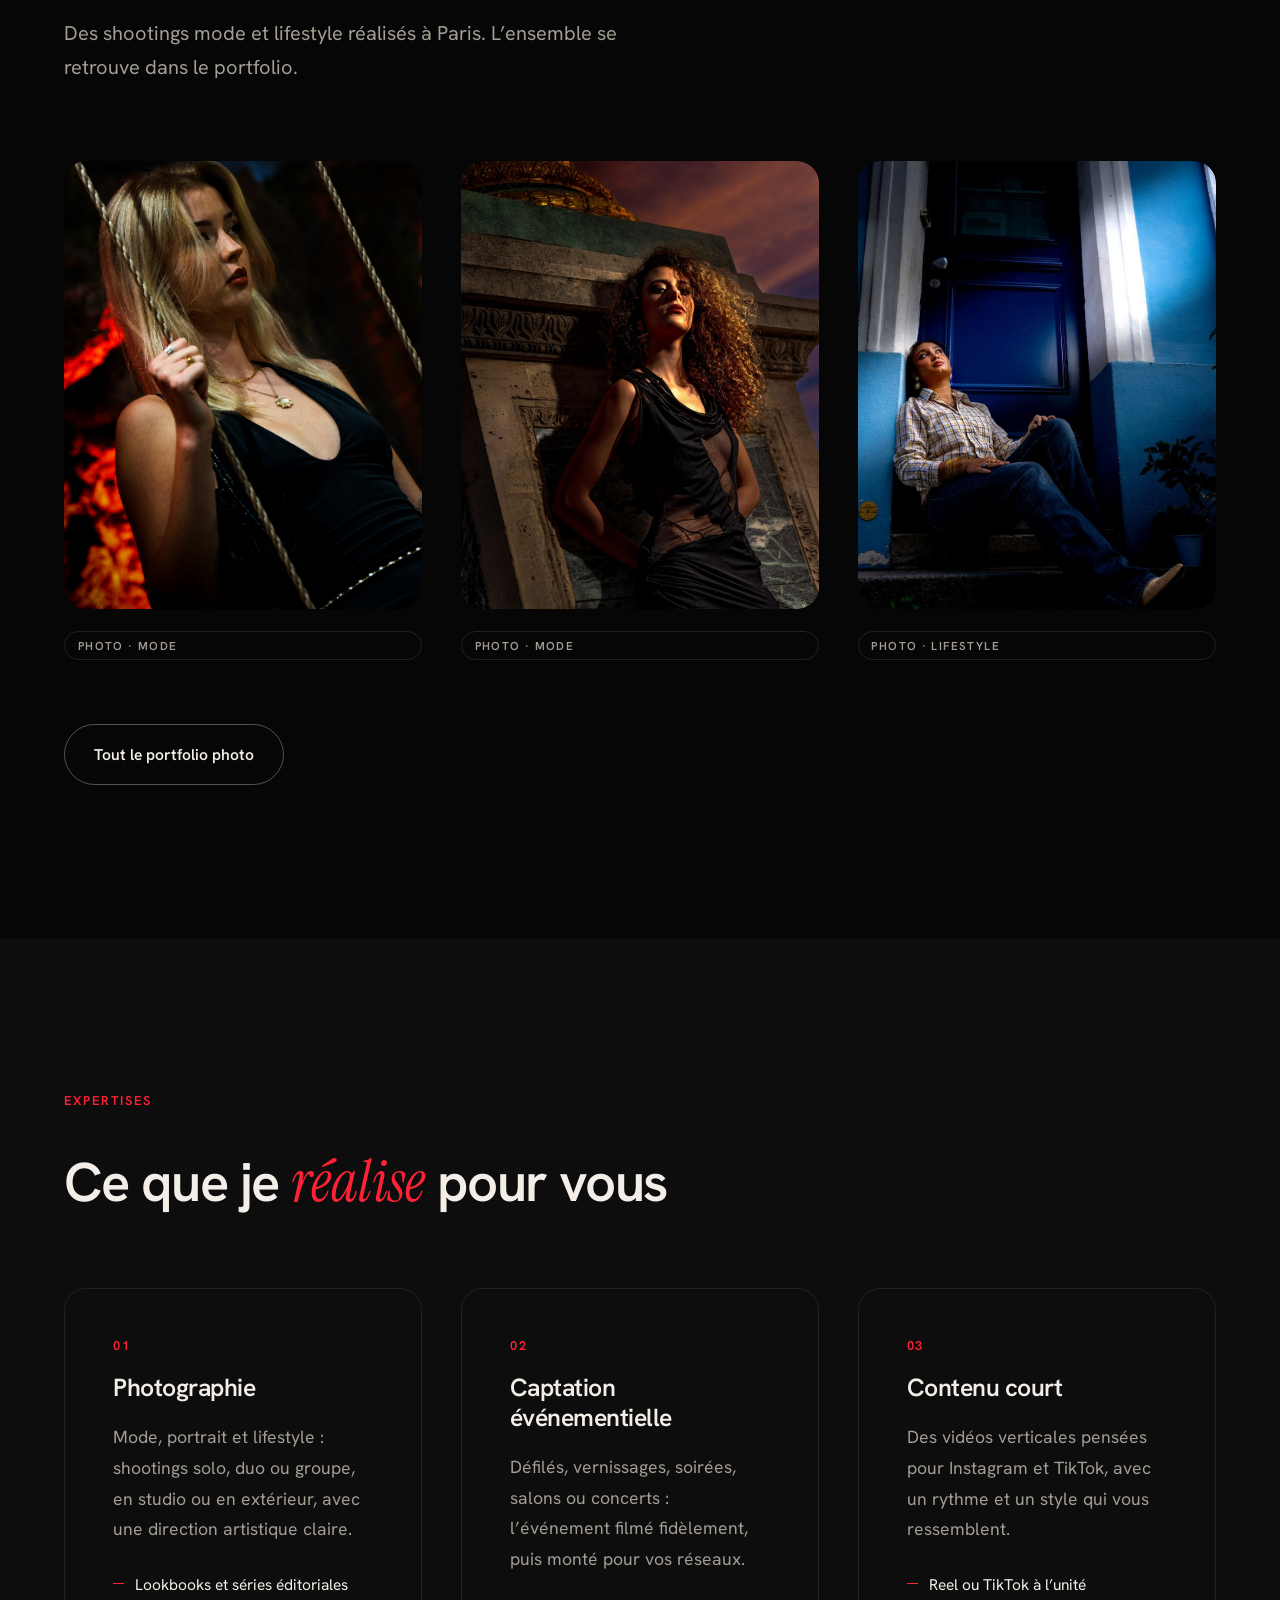
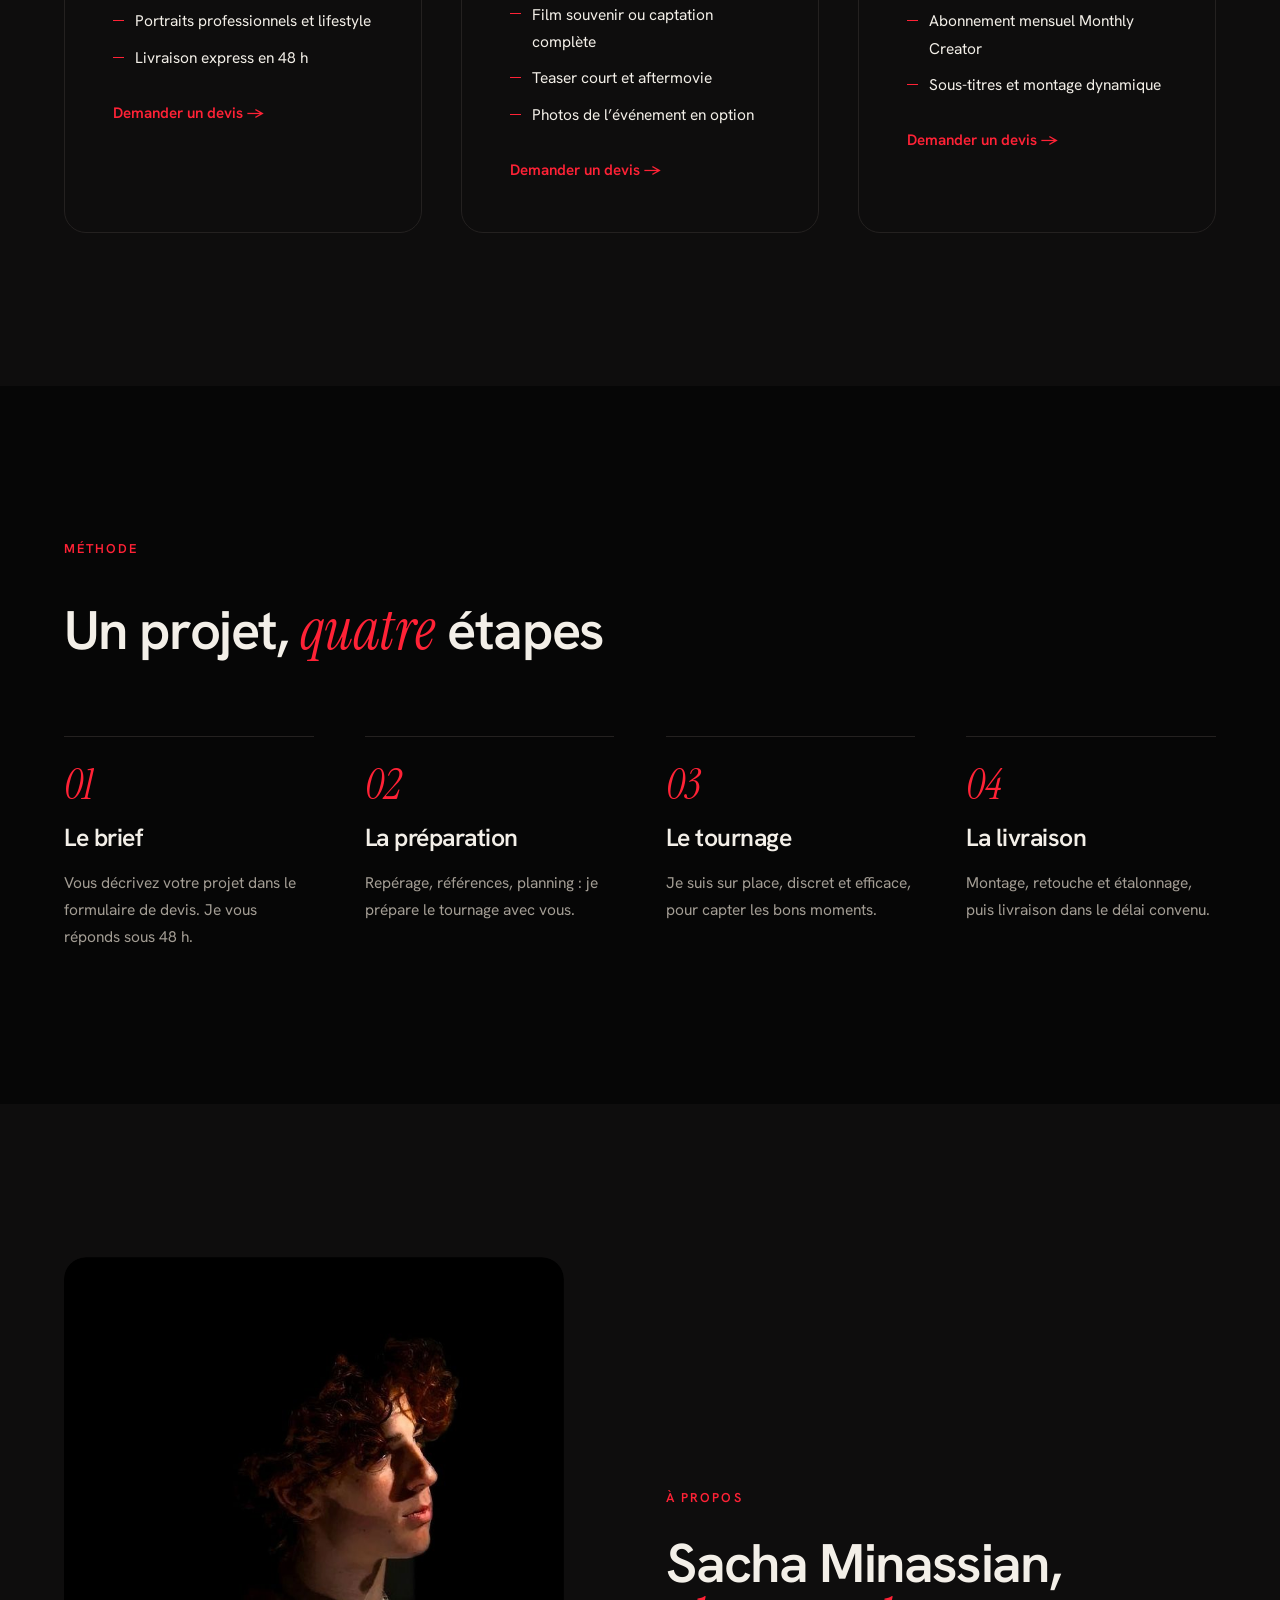
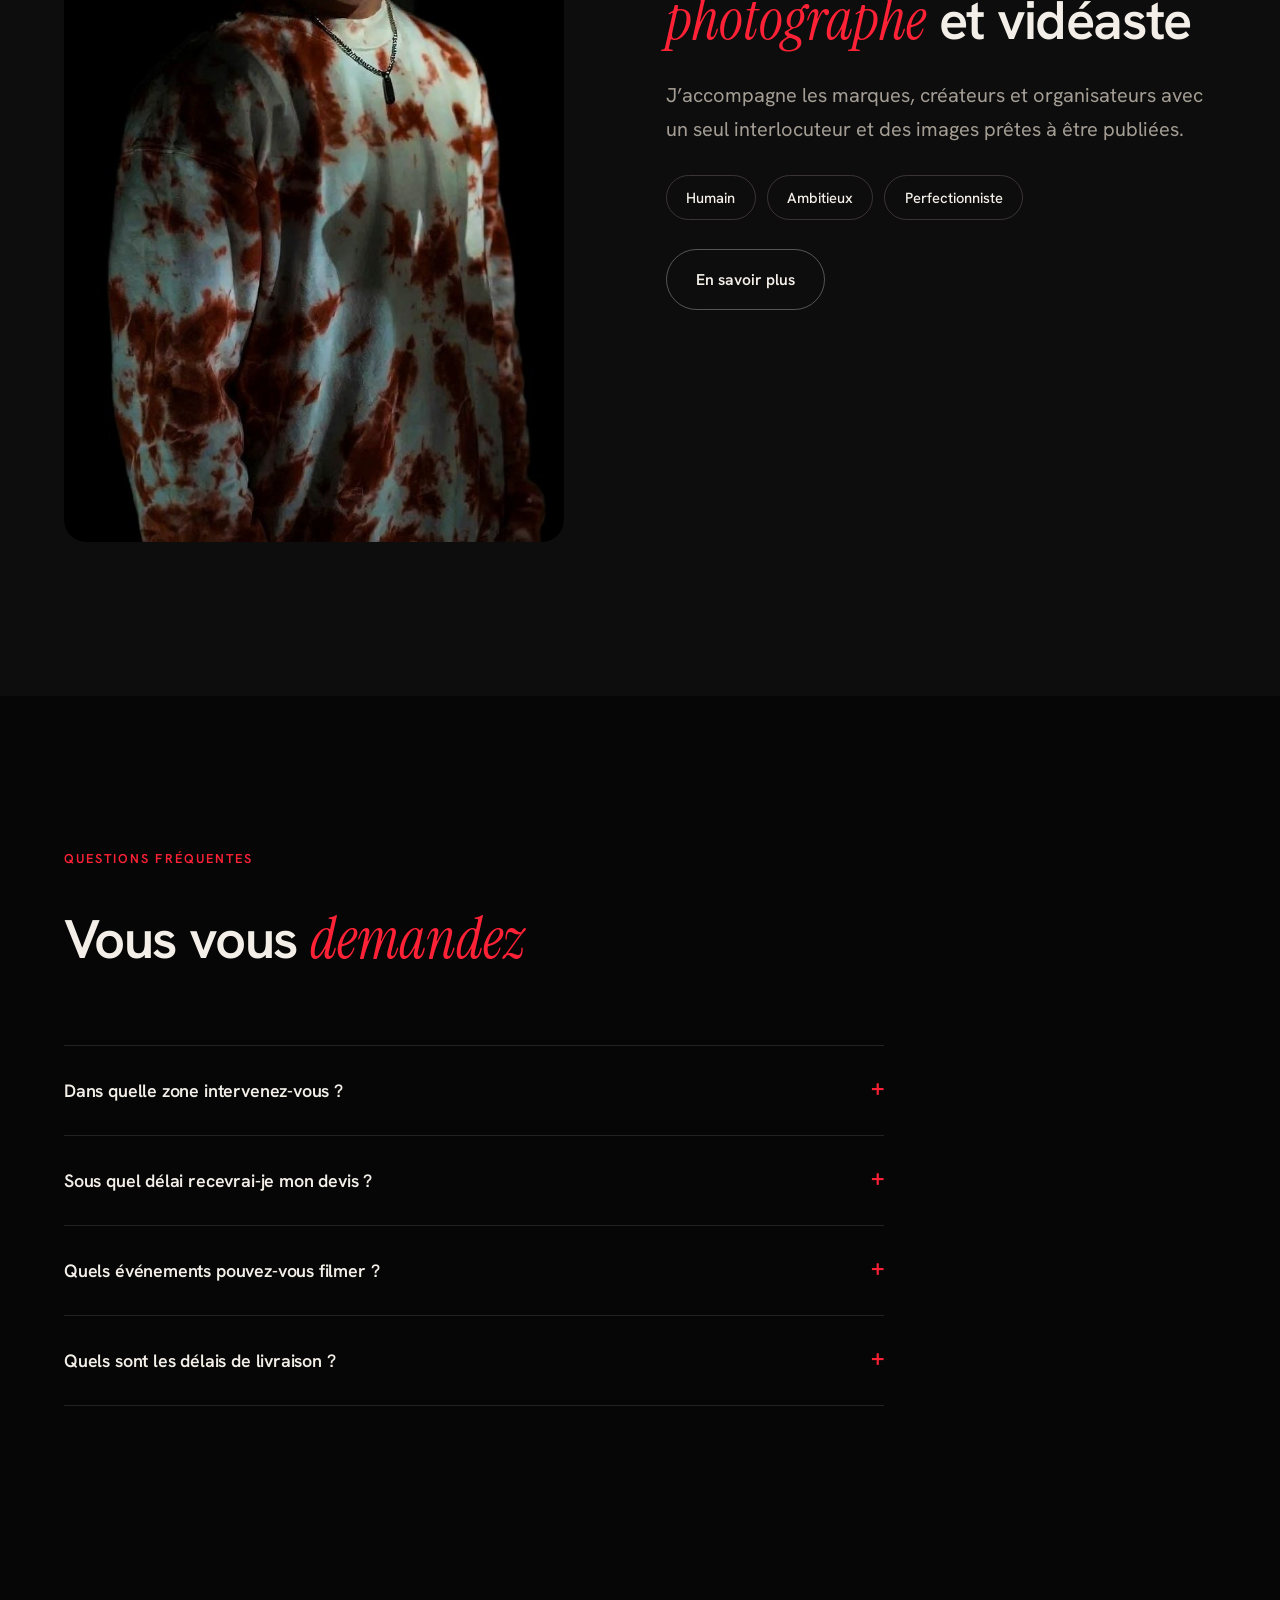
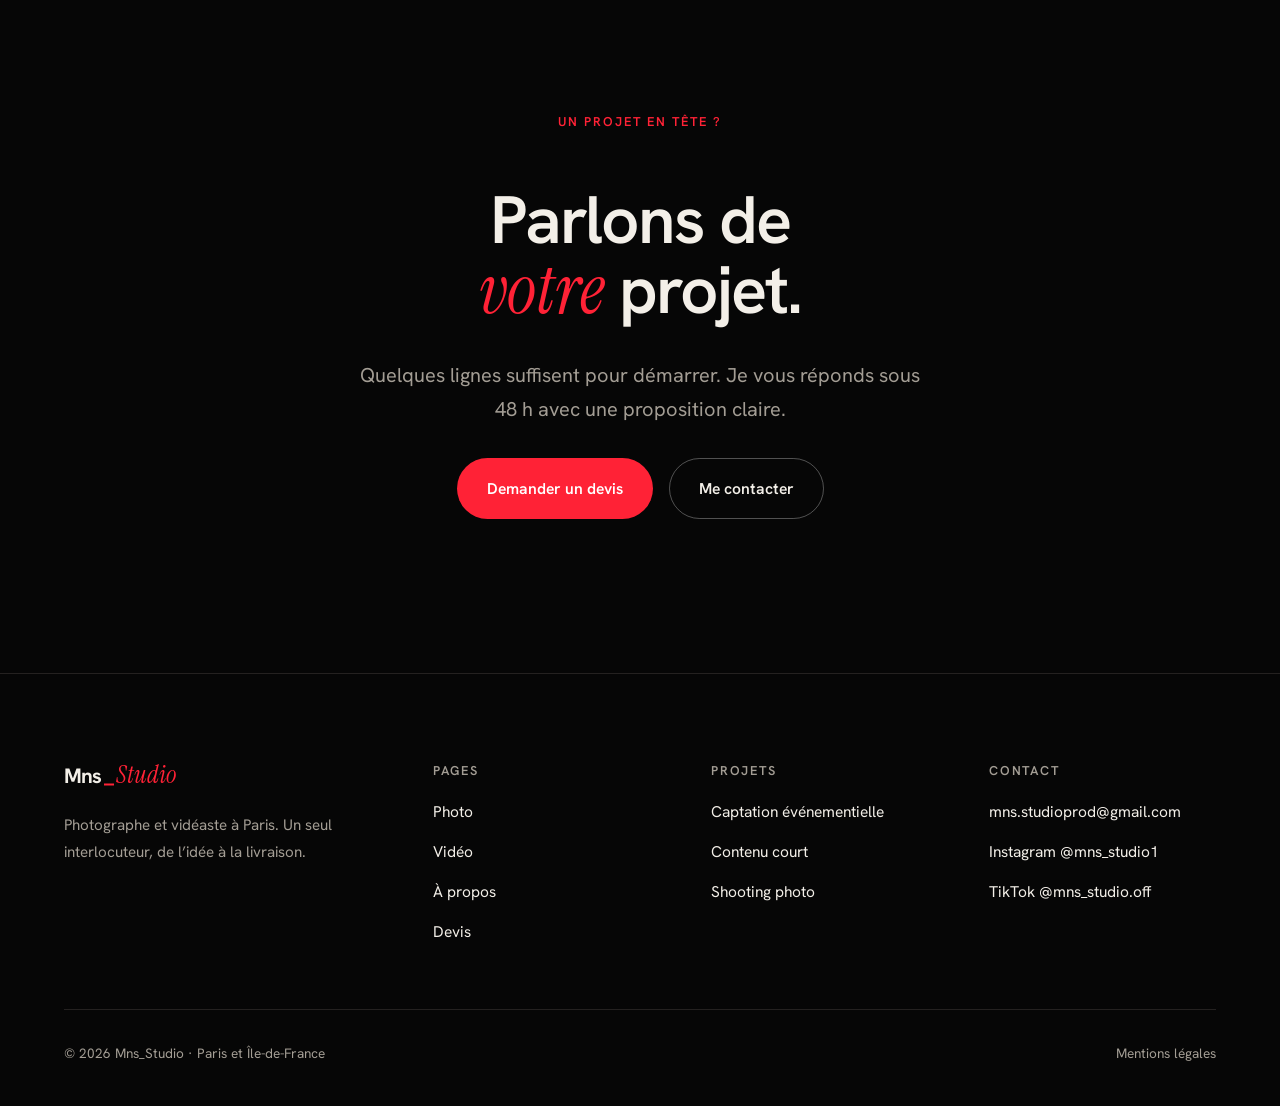
==== commit 9905de03: "Accueil : diaporama avec les 7 photos choisies et cadrage ajusté Co-Authored-By: Claude Sonnet 5.5 <" ====
--- a/index.html
+++ b/index.html
@@ -20,7 +20,7 @@
 <header class="hd"><div class="w"><a class="logo" href="index.html" aria-label="Mns_Studio, accueil"><b>Mns</b><i></i><em>Studio</em></a><button class="bg" aria-label="Menu" aria-expanded="false"><span></span></button><nav class="nv" aria-label="Navigation"><a href="photo.html">Photo</a><a href="video.html">Vidéo</a><a href="a-propos.html">À propos</a><a href="contact.html">Contact</a><a class="pill" href="devis.html">Demander un devis</a></nav></div></header>
 <main id="main">
 
-<section class="hero"><div class="hs" aria-hidden="true"><img class="on" src="img/hero-1.jpg" alt="" width="1500" height="2250" fetchpriority="high" style="object-position:center 24%"><img src="img/hero-2.jpg" alt="" width="1500" height="2250" style="object-position:center 30%"><img src="img/hero-3.jpg" alt="" width="1500" height="2250" style="object-position:center 28%"><img src="img/hero-4.jpg" alt="" width="1500" height="2250" style="object-position:center 26%"><img src="img/hero-5.jpg" alt="" width="1500" height="2250" style="object-position:center 28%"></div><div class="w">
+<section class="hero"><div class="hs" aria-hidden="true"><img class="on" src="img/hero-1.jpg" alt="" width="1500" height="2250" fetchpriority="high" style="object-position:center 17%"><img src="img/hero-2.jpg" alt="" width="821" height="1231" style="object-position:center 20%"><img src="img/hero-3.jpg" alt="" width="1120" height="1400" style="object-position:center 13%"><img src="img/hero-4.jpg" alt="" width="933" height="1400" style="object-position:center 29%"><img src="img/hero-5.jpg" alt="" width="933" height="1400" style="object-position:center 33%"><img src="img/hero-6.jpg" alt="" width="934" height="1400" style="object-position:center 47%"><img src="img/hero-7.jpg" alt="" width="933" height="1400" style="object-position:center 6%"></div><div class="w">
 <span class="eyebrow" style="margin:0;color:#fff">Photographe et vidéaste · Paris</span>
 <h1>Des images qui racontent <em>votre</em> histoire.</h1>
 <p class="lead">Photographie, captation événementielle et contenus courts pour les marques et les créateurs. Un seul interlocuteur, de l’idée à la livraison.</p>
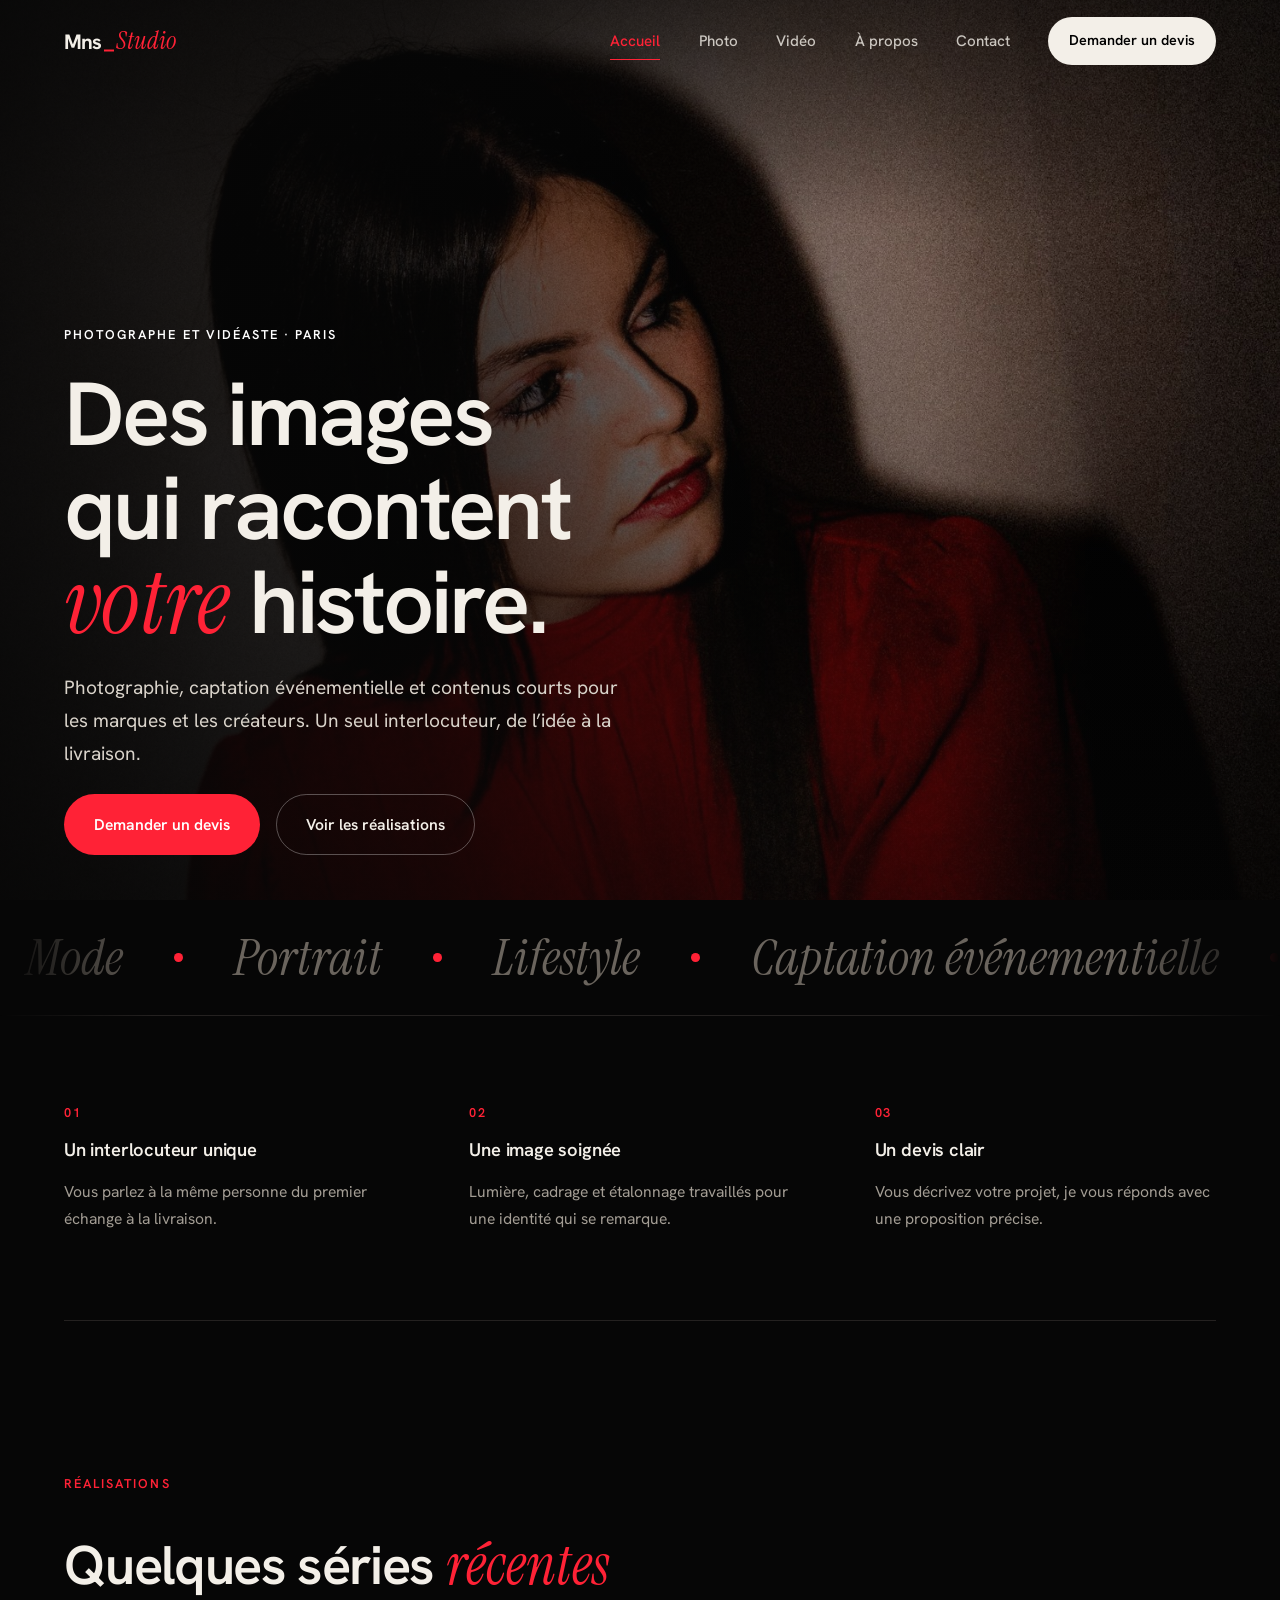
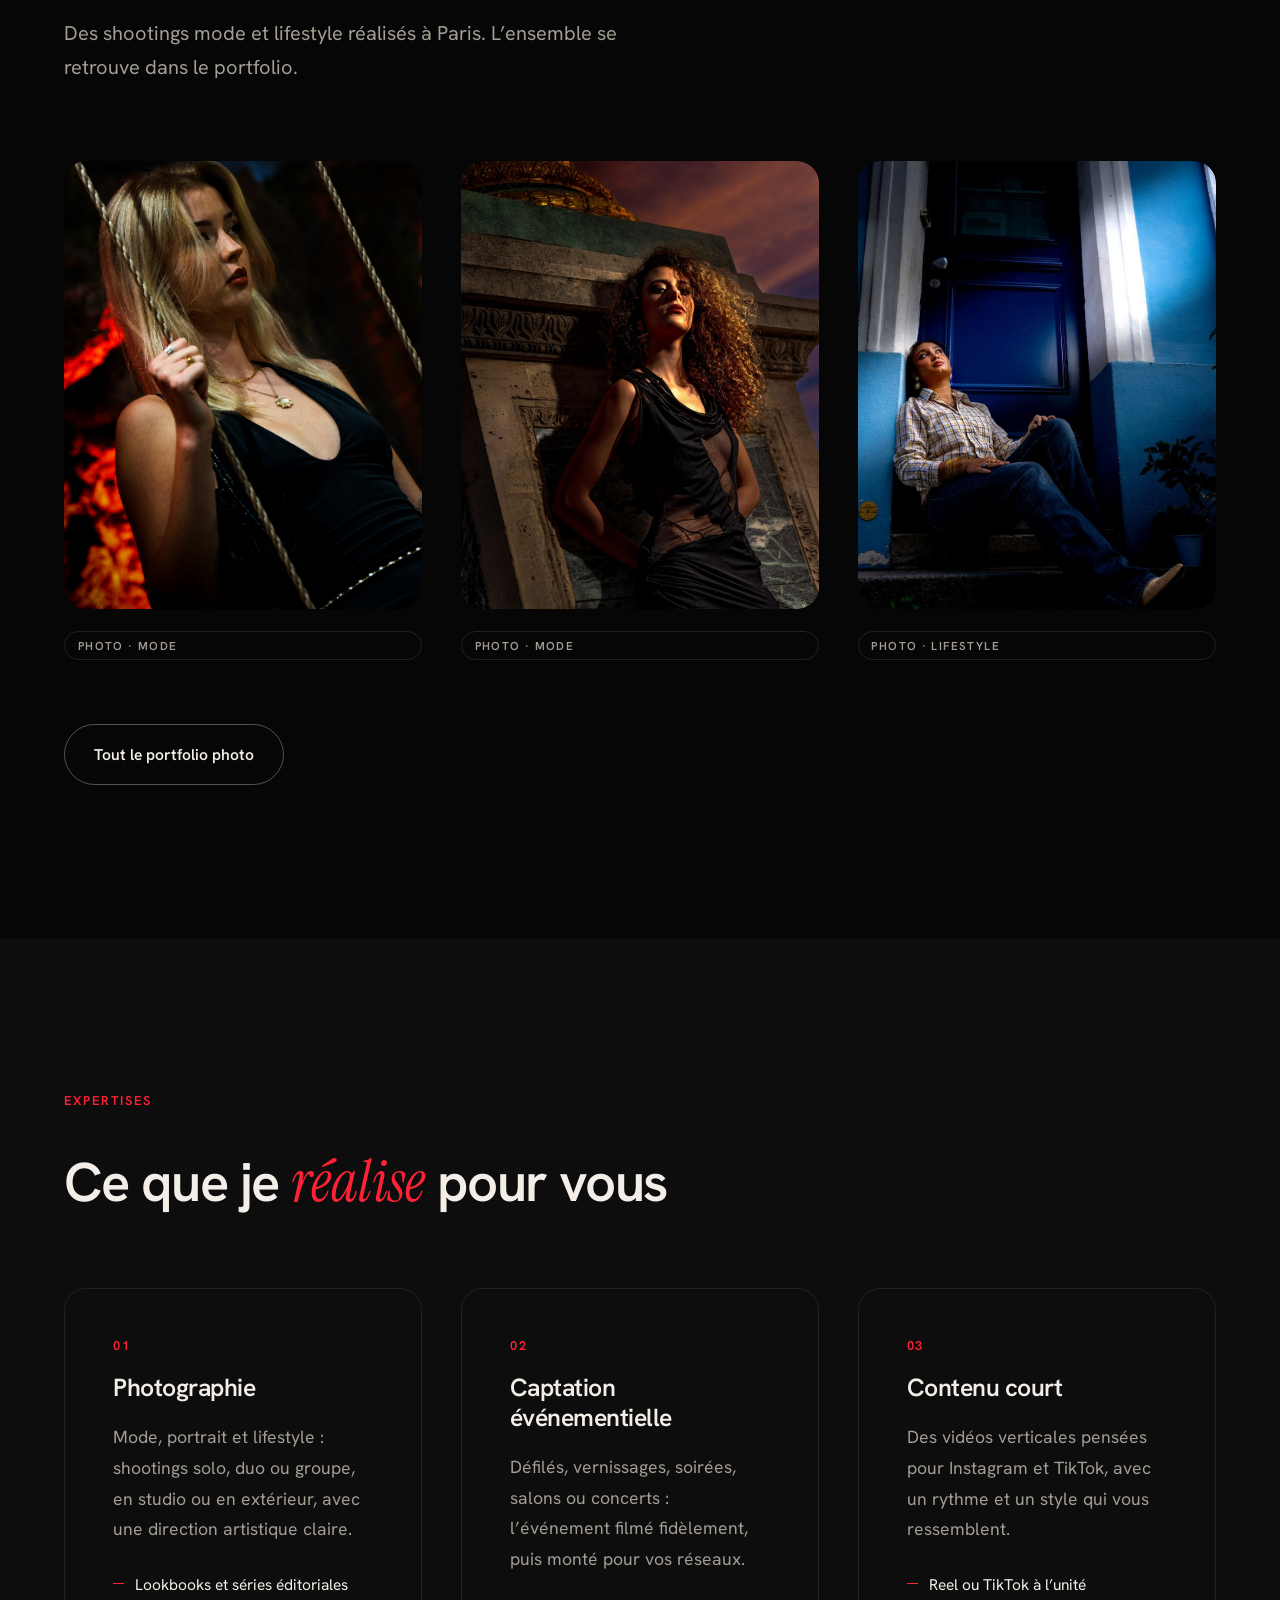
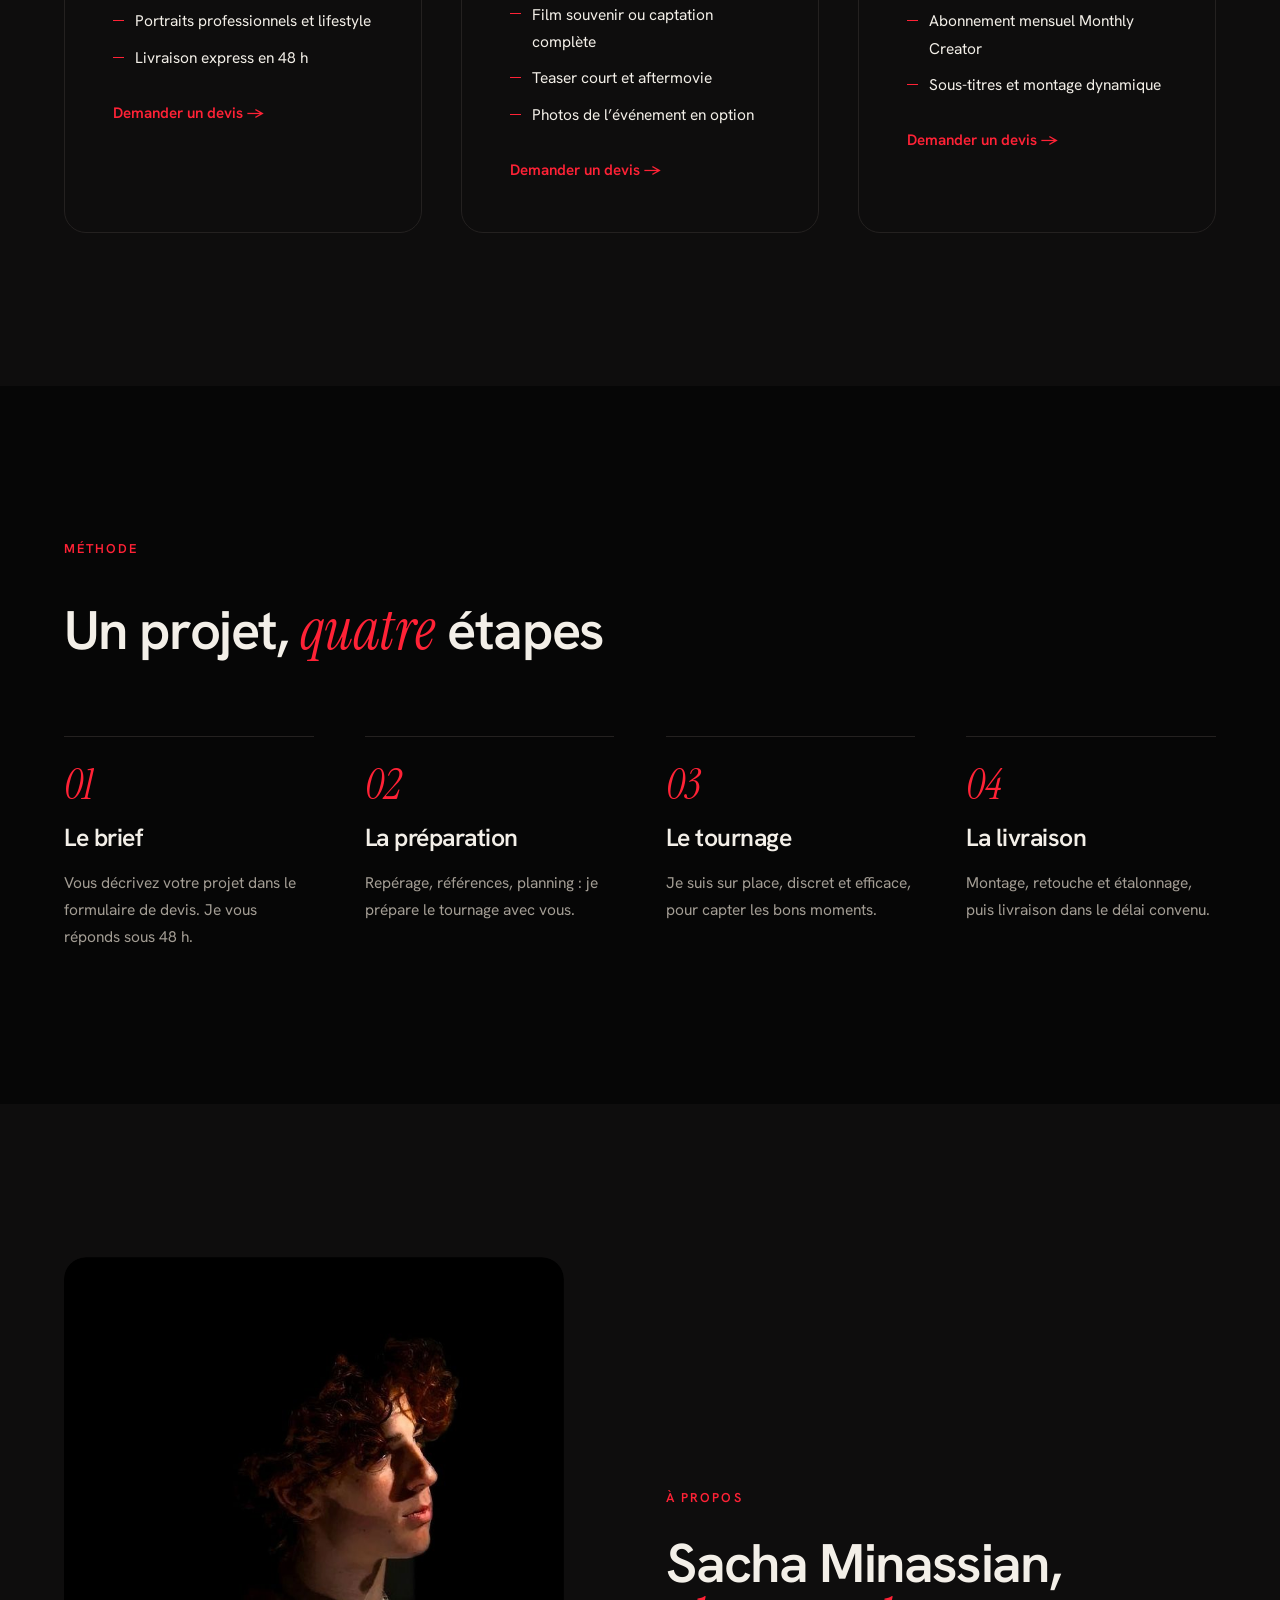
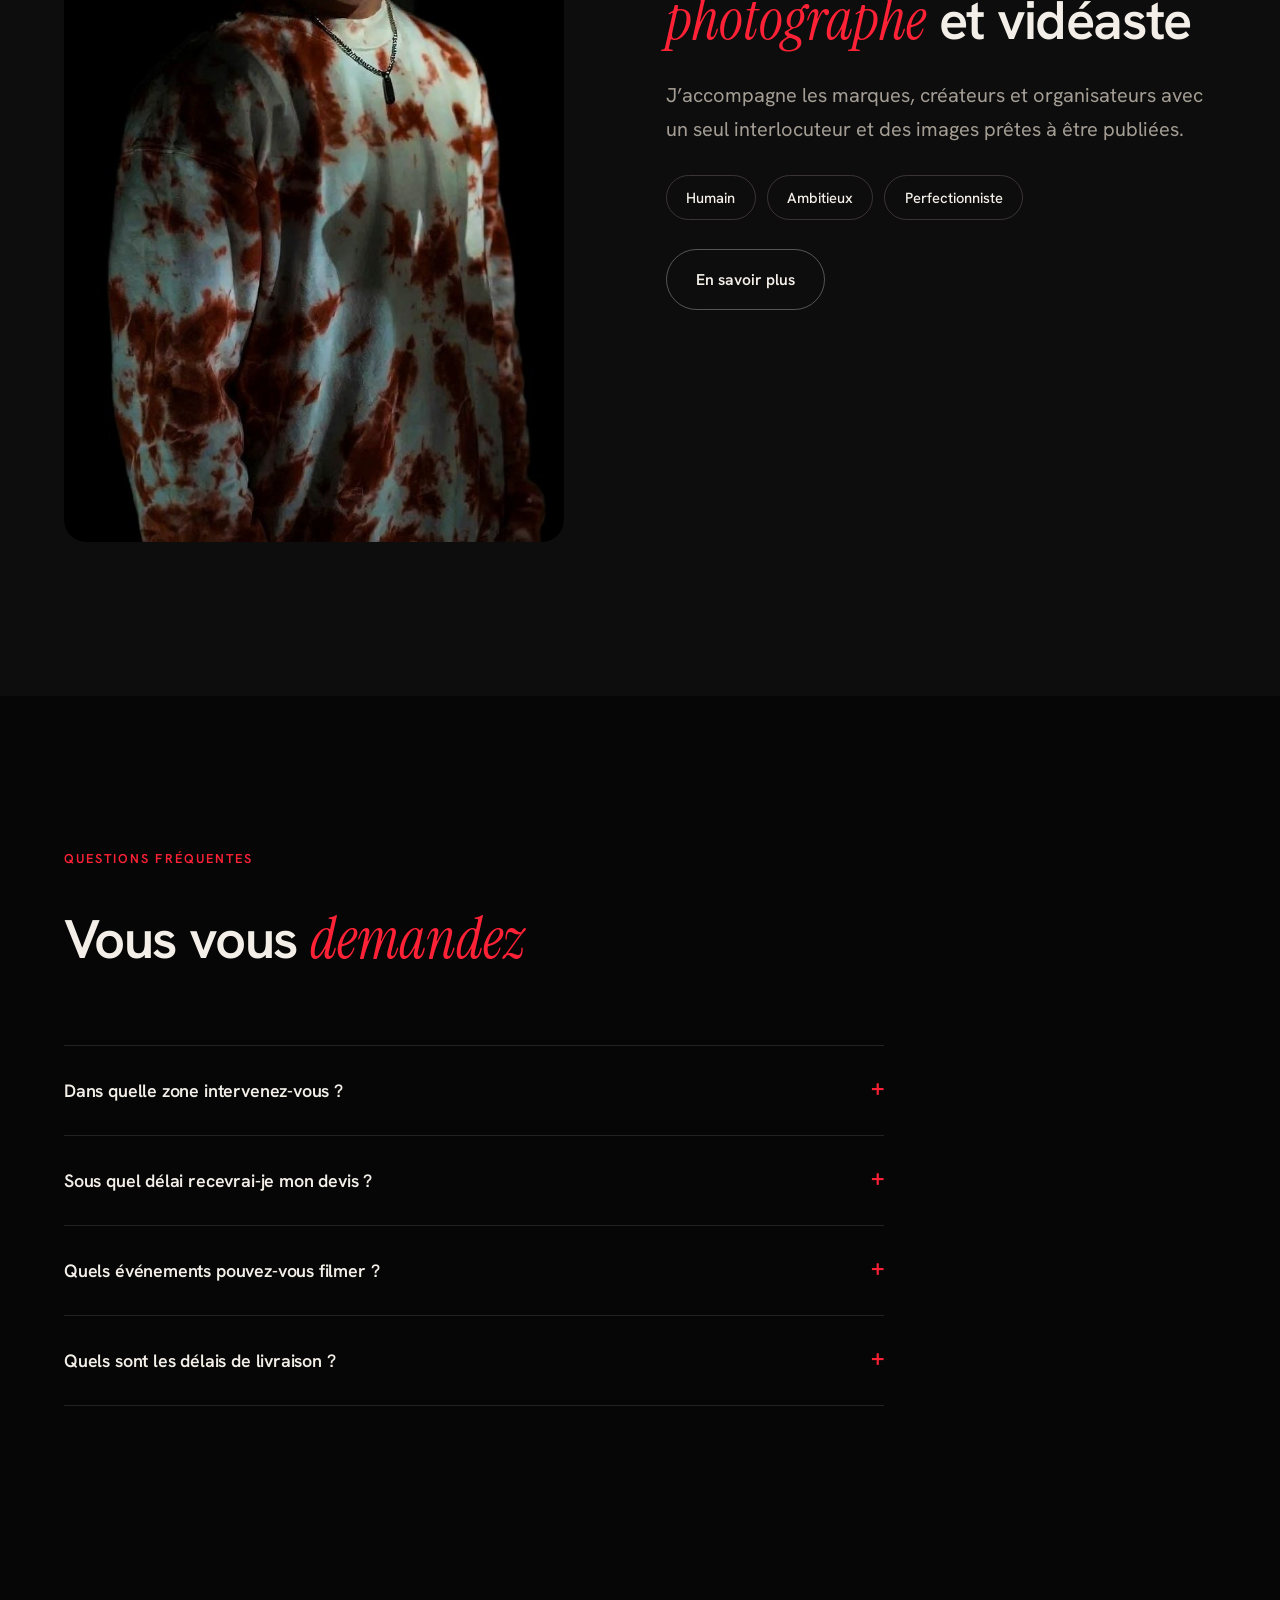
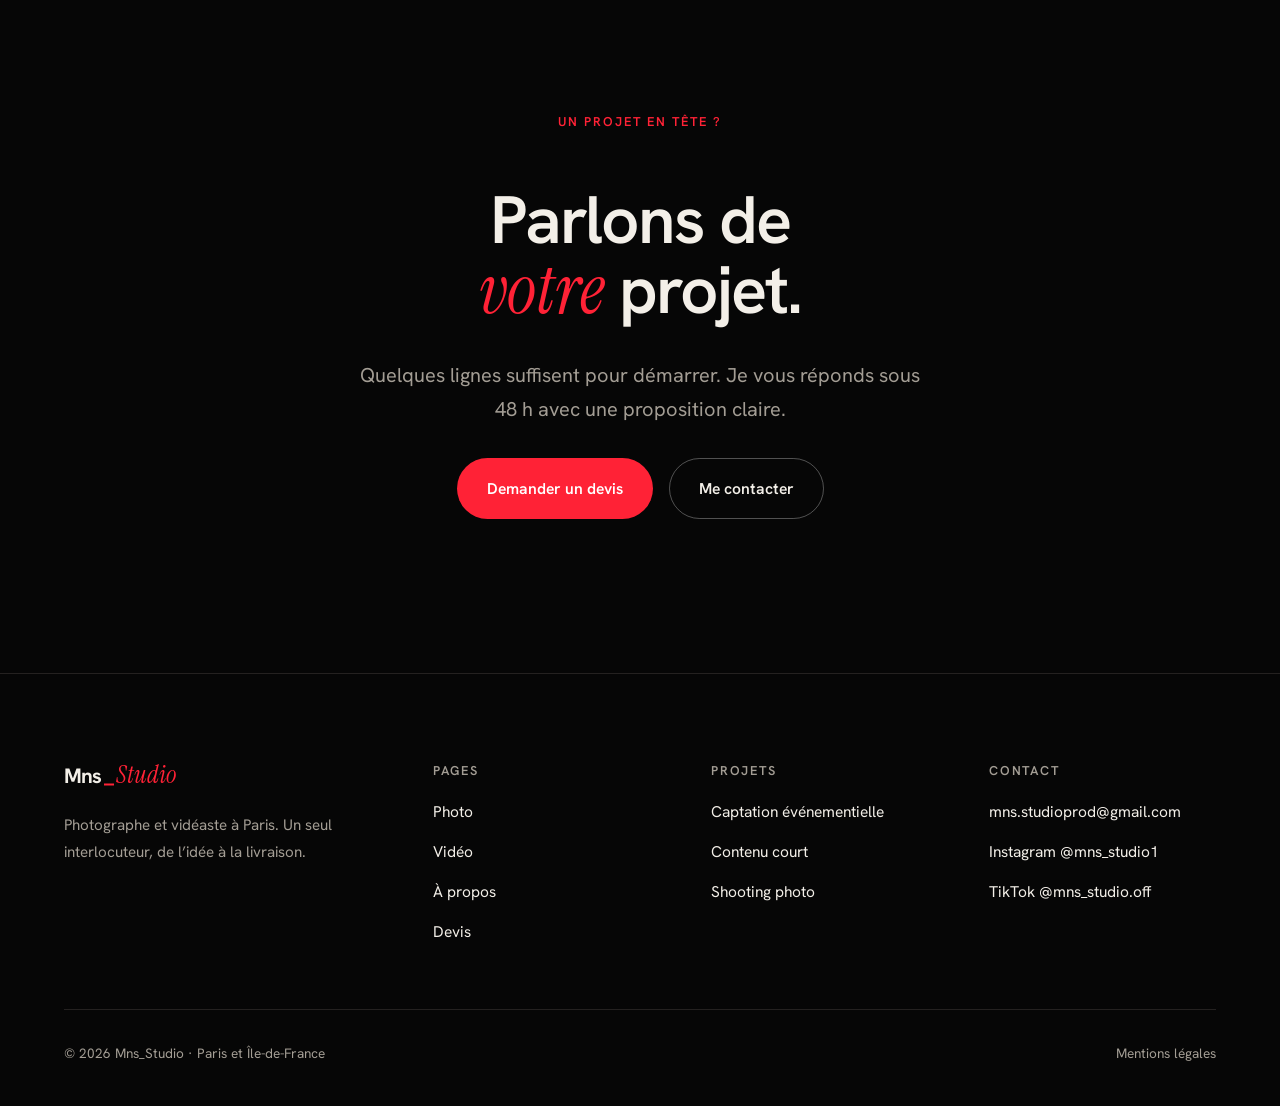
==== commit cc1cad0d: "Menu : ajout du lien Accueil (en rouge quand on est sur l'accueil) sur toutes les pages Co-Authored-" ====
--- a/index.html
+++ b/index.html
@@ -17,7 +17,7 @@
 <body>
 <div class="curtain" aria-hidden="true"><span class="logo"><b>Mns</b><i></i><em>Studio</em></span></div><div class="pgbar" aria-hidden="true"></div>
 <a class="hp" href="#main">Aller au contenu</a>
-<header class="hd"><div class="w"><a class="logo" href="index.html" aria-label="Mns_Studio, accueil"><b>Mns</b><i></i><em>Studio</em></a><button class="bg" aria-label="Menu" aria-expanded="false"><span></span></button><nav class="nv" aria-label="Navigation"><a href="photo.html">Photo</a><a href="video.html">Vidéo</a><a href="a-propos.html">À propos</a><a href="contact.html">Contact</a><a class="pill" href="devis.html">Demander un devis</a></nav></div></header>
+<header class="hd"><div class="w"><a class="logo" href="index.html" aria-label="Mns_Studio, accueil"><b>Mns</b><i></i><em>Studio</em></a><button class="bg" aria-label="Menu" aria-expanded="false"><span></span></button><nav class="nv" aria-label="Navigation"><a href="index.html" aria-current="page">Accueil</a><a href="photo.html">Photo</a><a href="video.html">Vidéo</a><a href="a-propos.html">À propos</a><a href="contact.html">Contact</a><a class="pill" href="devis.html">Demander un devis</a></nav></div></header>
 <main id="main">
 
 <section class="hero"><div class="hs" aria-hidden="true"><img class="on" src="img/hero-1.jpg" alt="" width="1500" height="2250" fetchpriority="high" style="object-position:center 17%"><img src="img/hero-2.jpg" alt="" width="821" height="1231" style="object-position:center 20%"><img src="img/hero-3.jpg" alt="" width="1120" height="1400" style="object-position:center 13%"><img src="img/hero-4.jpg" alt="" width="933" height="1400" style="object-position:center 29%"><img src="img/hero-5.jpg" alt="" width="933" height="1400" style="object-position:center 33%"><img src="img/hero-6.jpg" alt="" width="934" height="1400" style="object-position:center 47%"><img src="img/hero-7.jpg" alt="" width="933" height="1400" style="object-position:center 6%"></div><div class="w">
--- a/style.css
+++ b/style.css
@@ -293,3 +293,31 @@
 .hero::after{background:linear-gradient(90deg,rgba(6,6,6,.94) 0%,rgba(6,6,6,.78) 34%,rgba(6,6,6,.15) 72%,rgba(6,6,6,.1) 100%),linear-gradient(180deg,rgba(6,6,6,.5) 0%,rgba(6,6,6,0) 25%,rgba(6,6,6,.6) 100%)}
 @media(max-width:820px){.hero::after{background:linear-gradient(180deg,rgba(6,6,6,.6) 0%,rgba(6,6,6,.25) 28%,rgba(6,6,6,.93) 100%)}}
 @media(prefers-reduced-motion:reduce){.hs img{transition:none}.js .hero>.hs{scale:1;transition:none}}
+.ok{margin-top:1.2rem}
+.ok.good,.ok.bad{display:flex;align-items:flex-start;gap:.8rem;padding:1.1rem 1.3rem;border-radius:14px;font-size:1.02rem;line-height:1.5;font-weight:500;animation:okin .45s cubic-bezier(.2,.8,.2,1)}
+.ok.good{background:rgba(127,227,160,.1);border:1px solid rgba(127,227,160,.55);color:#bff3d0}
+.ok.bad{background:rgba(255,34,54,.1);border:1px solid rgba(255,34,54,.6);color:#ffb3ba}
+.ok.good::before,.ok.bad::before{flex:0 0 1.7rem;height:1.7rem;border-radius:50%;display:grid;place-items:center;font-weight:700;font-size:1rem;color:#060606}
+.ok.good::before{content:"✓";background:#7fe3a0}.ok.bad::before{content:"!";background:#ff5d6c}
+@keyframes okin{from{opacity:0;transform:translateY(10px)}to{opacity:1;transform:none}}
+@media(prefers-reduced-motion:reduce){.ok.good,.ok.bad{animation:none}}
+.ok.good,.ok.bad{display:block}
+.ok.good::before,.ok.bad::before{display:inline-grid;width:1.6rem;height:1.6rem;margin-right:.7rem;vertical-align:middle}
+/* menu mobile : plein écran, fondu, liens qui apparaissent en cascade, burger -> croix */
+.bg span,.bg span::before{transition:transform .45s cubic-bezier(.2,.8,.2,1),background .3s,top .3s}
+.bg[aria-expanded=true] span{transform:rotate(45deg)}
+.bg[aria-expanded=true] span::before{top:0;transform:rotate(90deg)}
+@media(max-width:900px){
+ .hd{z-index:60}.bg{position:relative;z-index:3}.logo{position:relative;z-index:3}
+ html.mo{overflow:hidden}
+ .nv{position:fixed;inset:0;z-index:2;height:100dvh;transform:none;justify-content:center;align-items:flex-start;gap:0;padding:5.5rem var(--gut) 2.5rem;background:rgba(6,6,6,.97);-webkit-backdrop-filter:blur(14px);backdrop-filter:blur(14px);border:0;opacity:0;visibility:hidden;transition:opacity .35s ease,visibility 0s linear .35s}
+ .nv.o{opacity:1;visibility:visible;transition:opacity .35s ease}
+ .nv a{width:auto;border:0;padding:.35rem 0;font-size:clamp(2.2rem,10vw,3.2rem);font-weight:600;letter-spacing:-.03em;line-height:1.15;opacity:0;transform:translateY(18px);transition:opacity .45s ease,transform .6s cubic-bezier(.2,.8,.2,1),color .2s}
+ .nv.o a{opacity:1;transform:none}
+ .nv.o a:nth-child(1){transition-delay:.08s}.nv.o a:nth-child(2){transition-delay:.14s}.nv.o a:nth-child(3){transition-delay:.2s}.nv.o a:nth-child(4){transition-delay:.26s}.nv.o a:nth-child(5){transition-delay:.34s}
+ .nv a[aria-current=page]{color:var(--red)}
+ .nv .pill{margin-top:2rem;font-size:1rem;font-weight:600;letter-spacing:0;line-height:1;padding:1.1rem 1.8rem;background:var(--red);color:#fff;border-radius:999px;text-align:center}
+}
+@media(prefers-reduced-motion:reduce){.nv,.nv a{transition:none!important}}
+@media(max-width:900px){html.mo .hd,html.mo .hd.s{-webkit-backdrop-filter:none;backdrop-filter:none;background:transparent;border-color:transparent;transform:none}}
+@media(max-width:900px){.nv.o a:nth-child(1){transition-delay:.06s}.nv.o a:nth-child(2){transition-delay:.11s}.nv.o a:nth-child(3){transition-delay:.16s}.nv.o a:nth-child(4){transition-delay:.21s}.nv.o a:nth-child(5){transition-delay:.26s}.nv.o a:nth-child(6){transition-delay:.34s}}
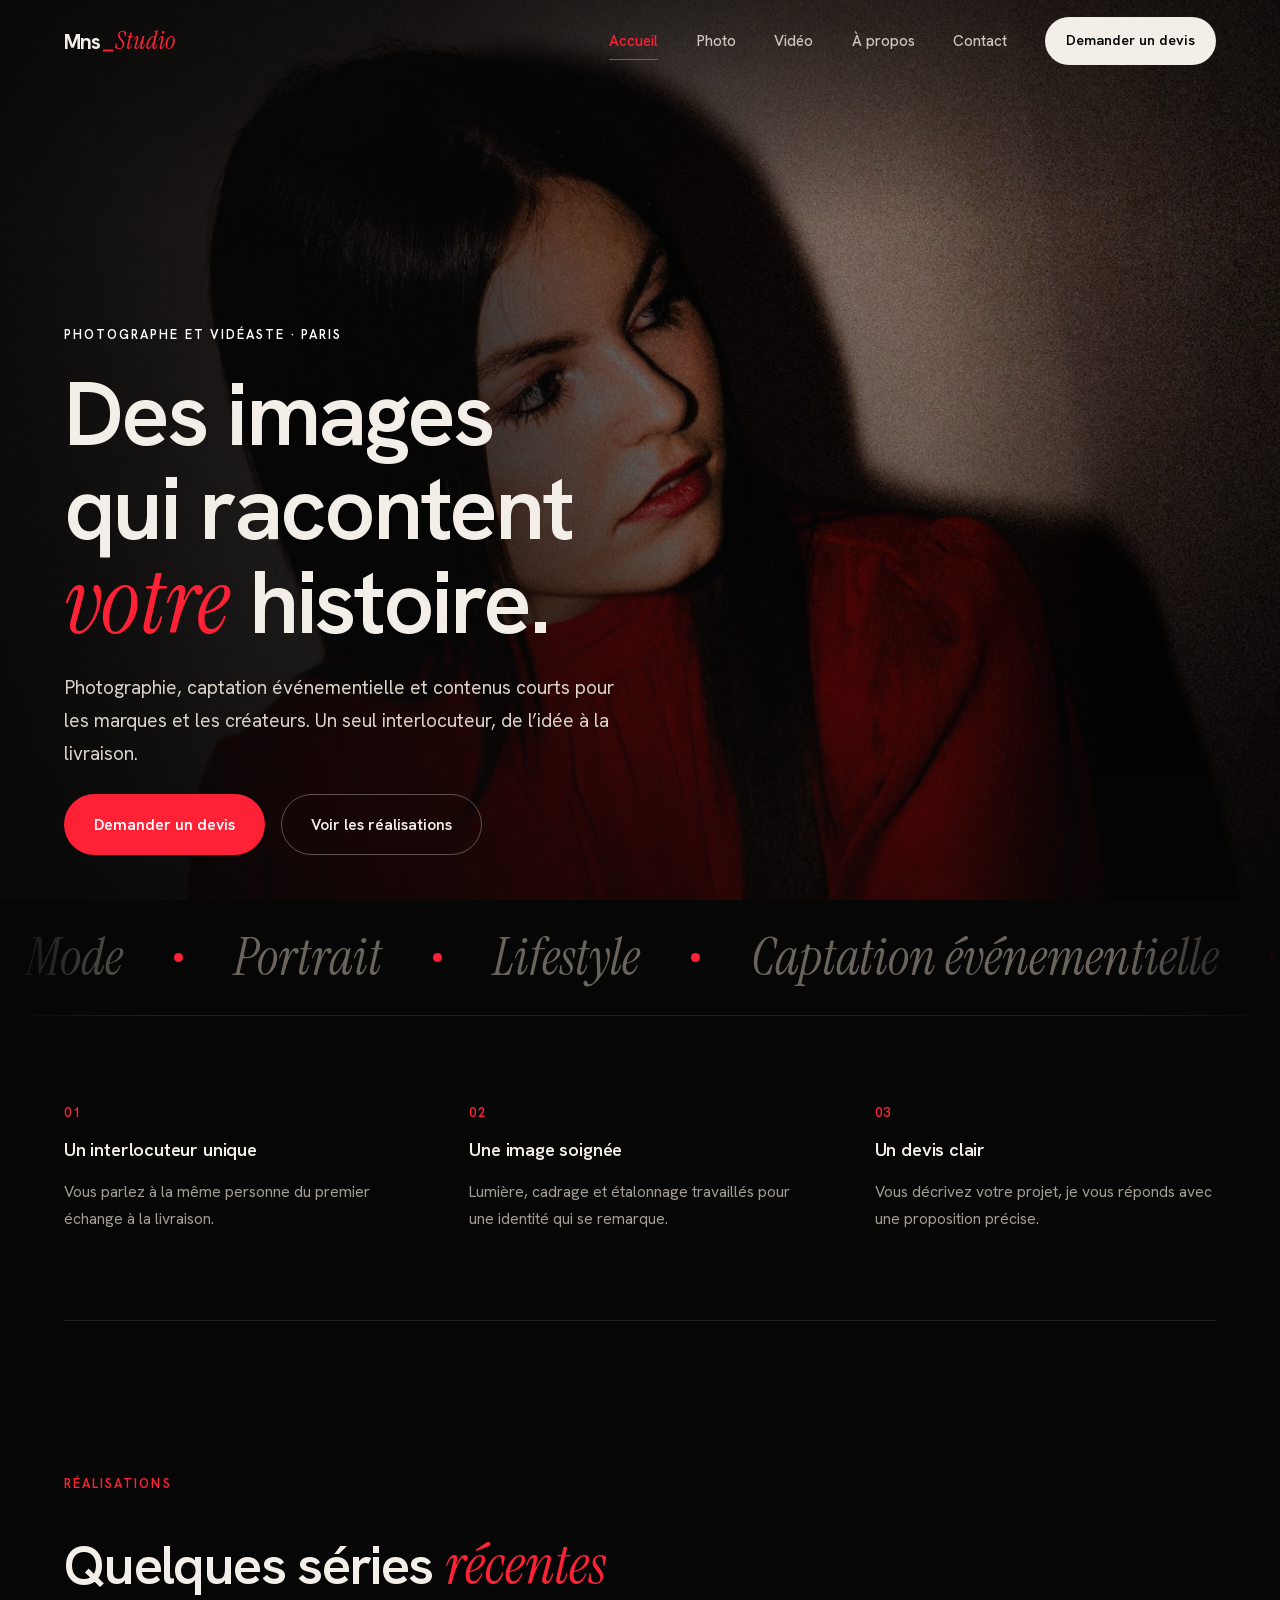
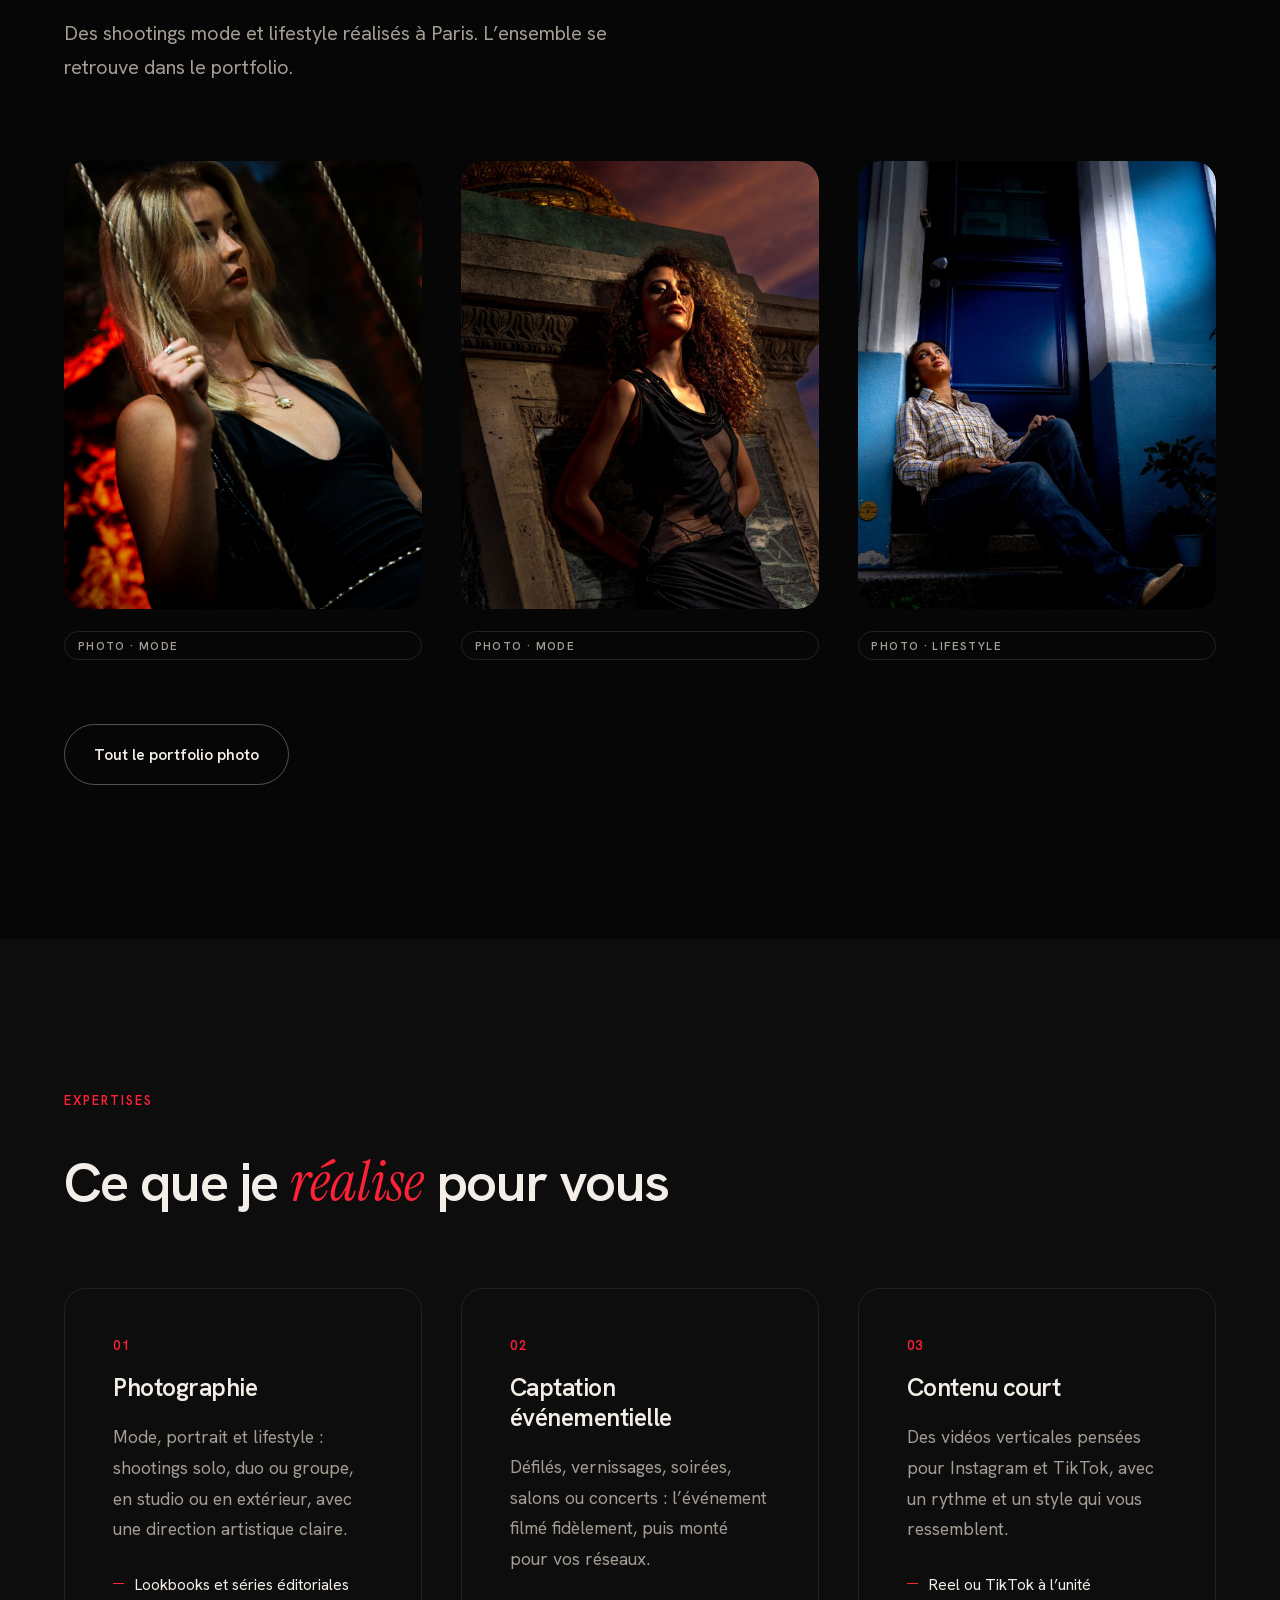
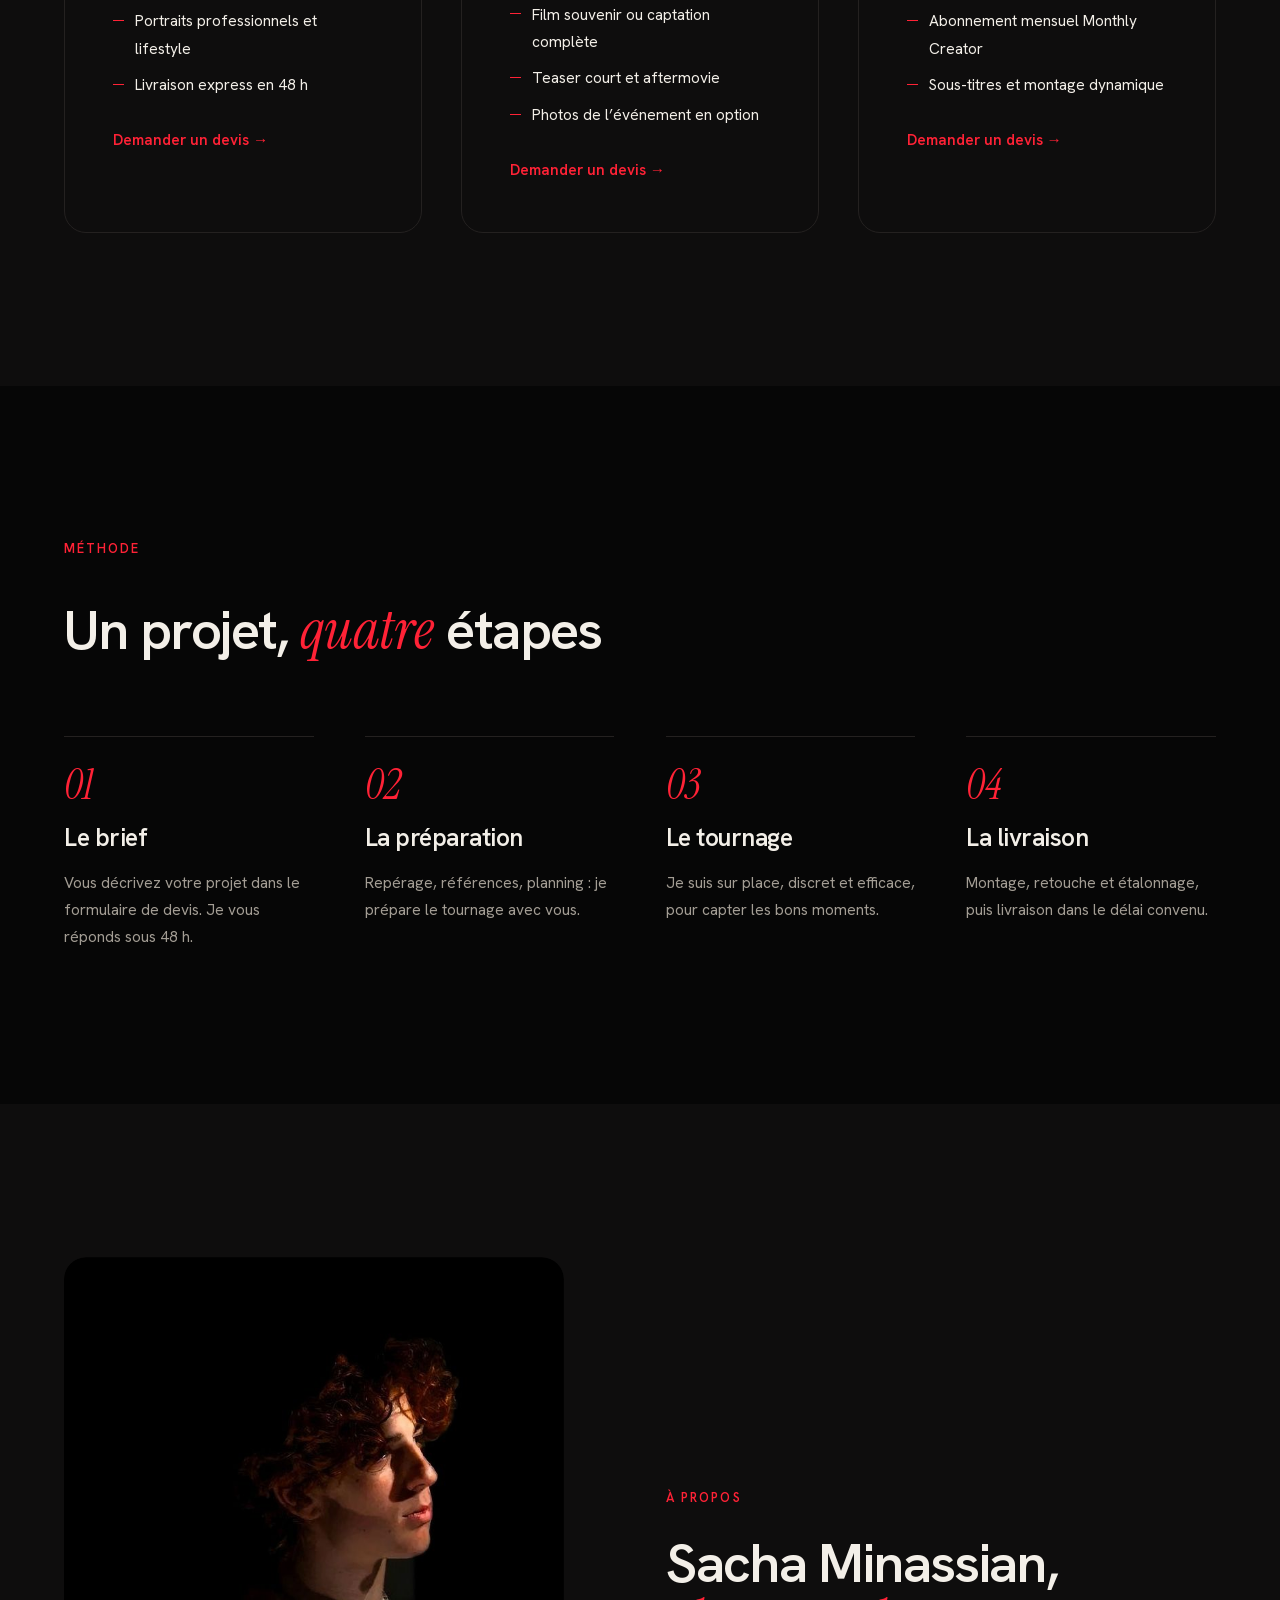
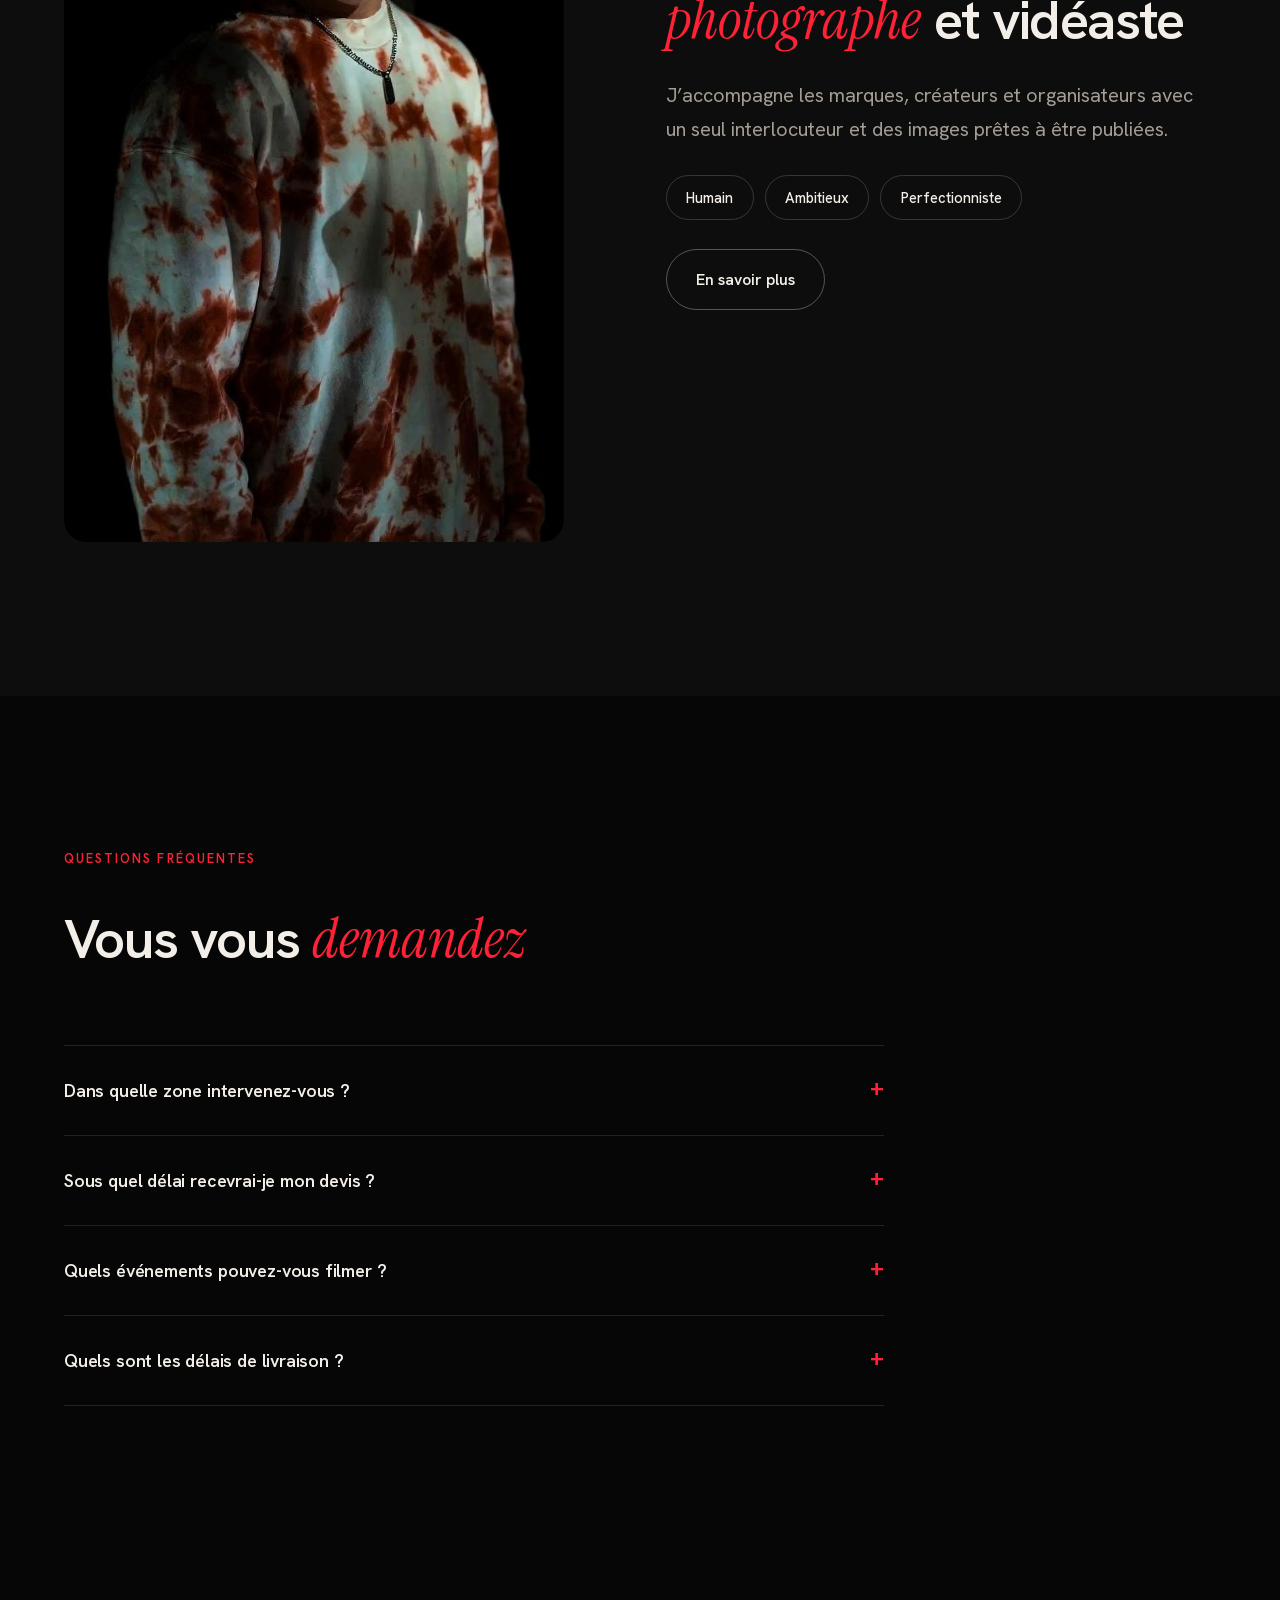
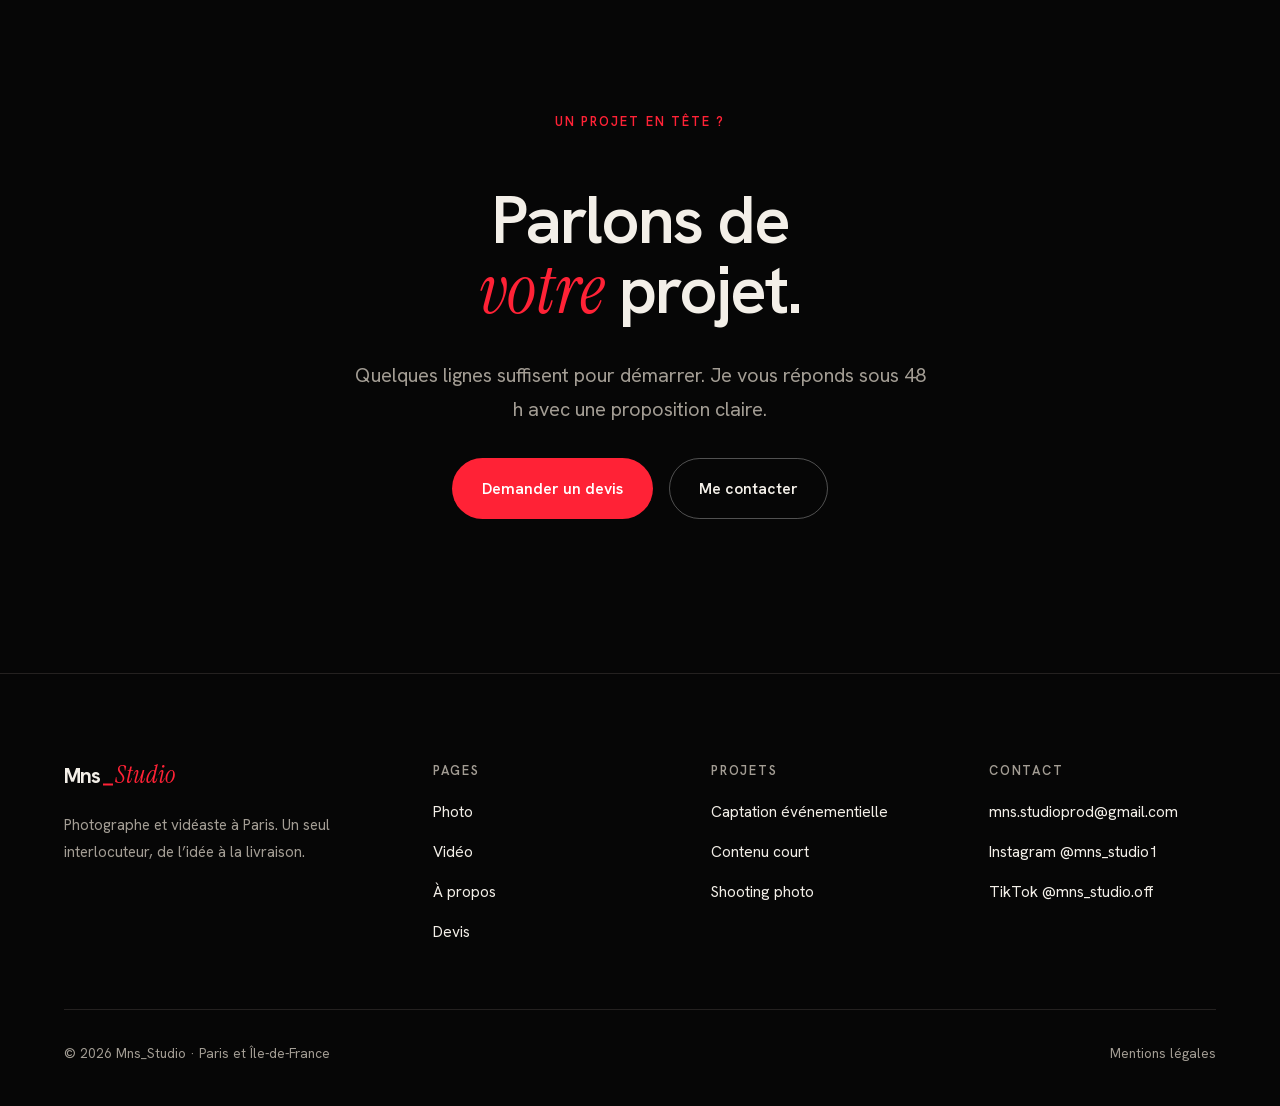
==== commit 0fcf747a: "RGPD : polices hebergees sur le site (plus de Google Fonts), mentions legales et politique de confid" ====
--- a/index.html
+++ b/index.html
@@ -8,12 +8,10 @@
 <meta property="og:title" content="Mns_Studio, photographe et vidéaste à Paris"><meta property="og:description" content="Photographe et vidéaste à Paris : photographie de mode, captation événementielle, contenus courts. Demandez votre devis."><meta property="og:type" content="website"><meta property="og:image" content="https://mns-studio.fr/img/dsc08339.jpg"><meta property="og:url" content="https://mns-studio.fr/"><meta property="og:locale" content="fr_FR"><meta name="twitter:card" content="summary_large_image">
 <link rel="canonical" href="https://mns-studio.fr/">
 <meta name="theme-color" content="#060606">
-<link rel="preconnect" href="https://fonts.googleapis.com"><link rel="preconnect" href="https://fonts.gstatic.com" crossorigin>
-<link href="https://fonts.googleapis.com/css2?family=Instrument+Serif:ital@0;1&family=Hanken+Grotesk:wght@400;500;600;700&display=swap" rel="stylesheet">
 <script>document.documentElement.classList.add("js");if(!matchMedia("(prefers-reduced-motion:reduce)").matches)document.documentElement.classList.add("entering")</script>
 <link rel="stylesheet" href="style.css">
 <script type="application/ld+json">{"@context": "https://schema.org", "@type": "ProfessionalService", "name": "Mns_Studio", "description": "Photographe et vidéaste à Paris : photo de mode, portrait, captation de défilé, captation d'événement, reels.", "areaServed": "Île-de-France", "email": "mns.studioprod@gmail.com", "sameAs": ["https://www.instagram.com/mns_studio1", "https://www.tiktok.com/@mns_studio.off"], "founder": {"@type": "Person", "name": "Sacha Minassian"}}</script>
-</head>
+<link rel="preload" href="fonts/hanken-grotesk-var.woff" as="font" type="font/woff" crossorigin></head>
 <body>
 <div class="curtain" aria-hidden="true"><span class="logo"><b>Mns</b><i></i><em>Studio</em></span></div><div class="pgbar" aria-hidden="true"></div>
 <a class="hp" href="#main">Aller au contenu</a>
--- a/style.css
+++ b/style.css
@@ -321,3 +321,6 @@
 @media(prefers-reduced-motion:reduce){.nv,.nv a{transition:none!important}}
 @media(max-width:900px){html.mo .hd,html.mo .hd.s{-webkit-backdrop-filter:none;backdrop-filter:none;background:transparent;border-color:transparent;transform:none}}
 @media(max-width:900px){.nv.o a:nth-child(1){transition-delay:.06s}.nv.o a:nth-child(2){transition-delay:.11s}.nv.o a:nth-child(3){transition-delay:.16s}.nv.o a:nth-child(4){transition-delay:.21s}.nv.o a:nth-child(5){transition-delay:.26s}.nv.o a:nth-child(6){transition-delay:.34s}}
+@font-face{font-family:'Hanken Grotesk';src:url(fonts/hanken-grotesk-var.woff) format('woff');font-weight:400 700;font-style:normal;font-display:swap}
+@font-face{font-family:'Instrument Serif';src:url(fonts/instrument-serif-400.woff) format('woff');font-weight:400;font-style:normal;font-display:swap}
+@font-face{font-family:'Instrument Serif';src:url(fonts/instrument-serif-400-italic.woff) format('woff');font-weight:400;font-style:italic;font-display:swap}
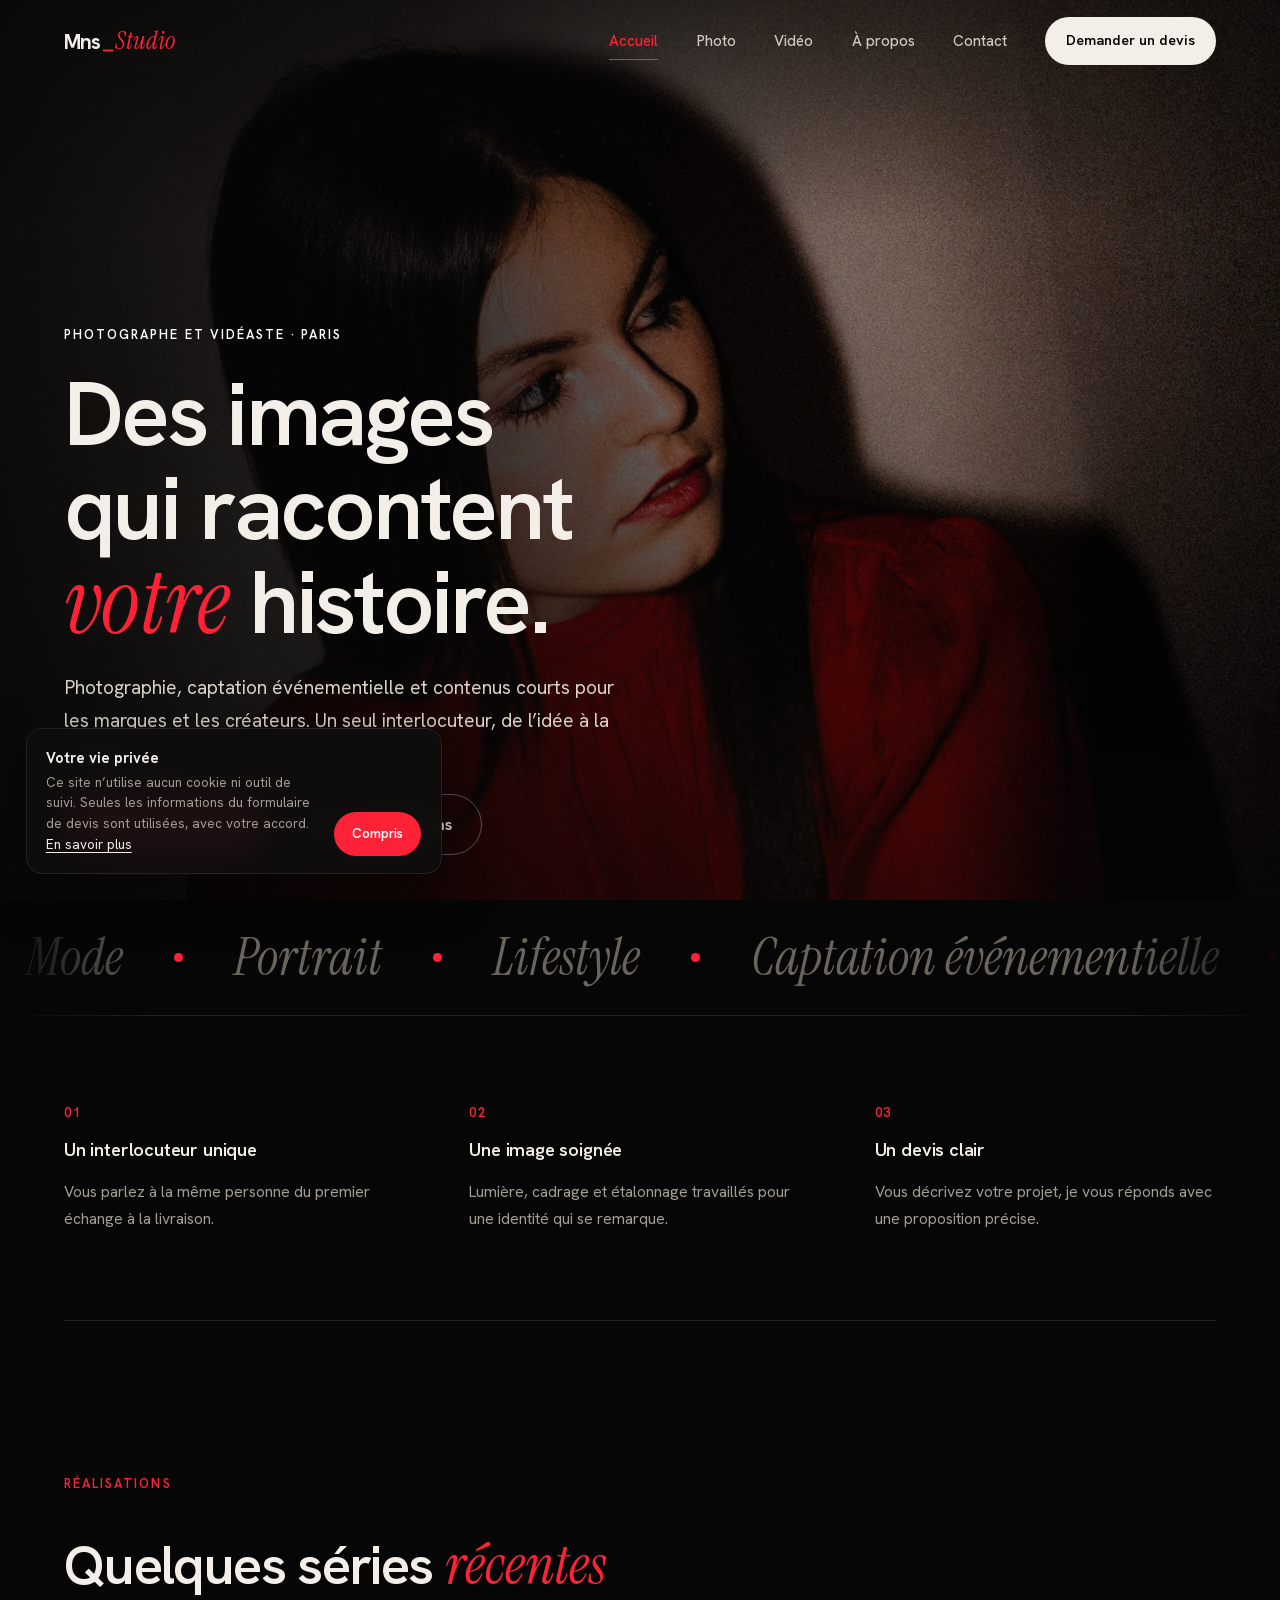
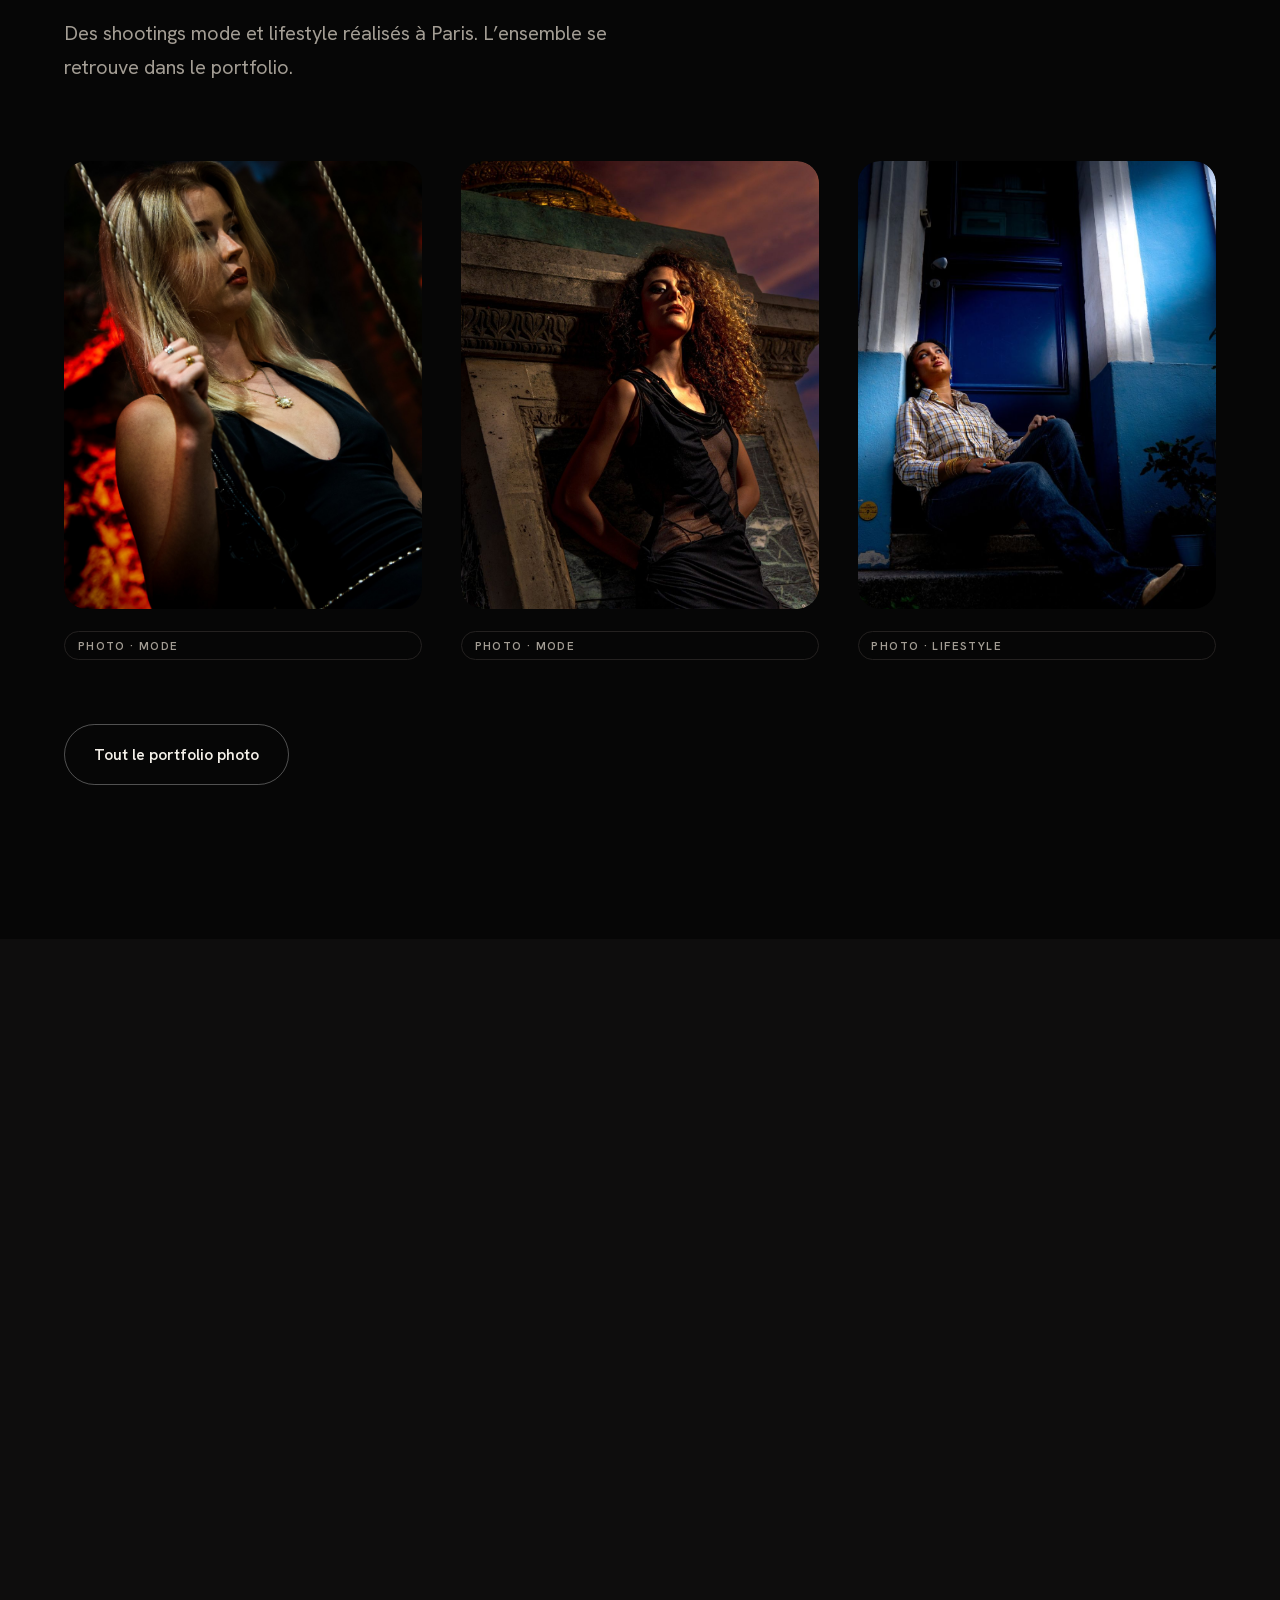
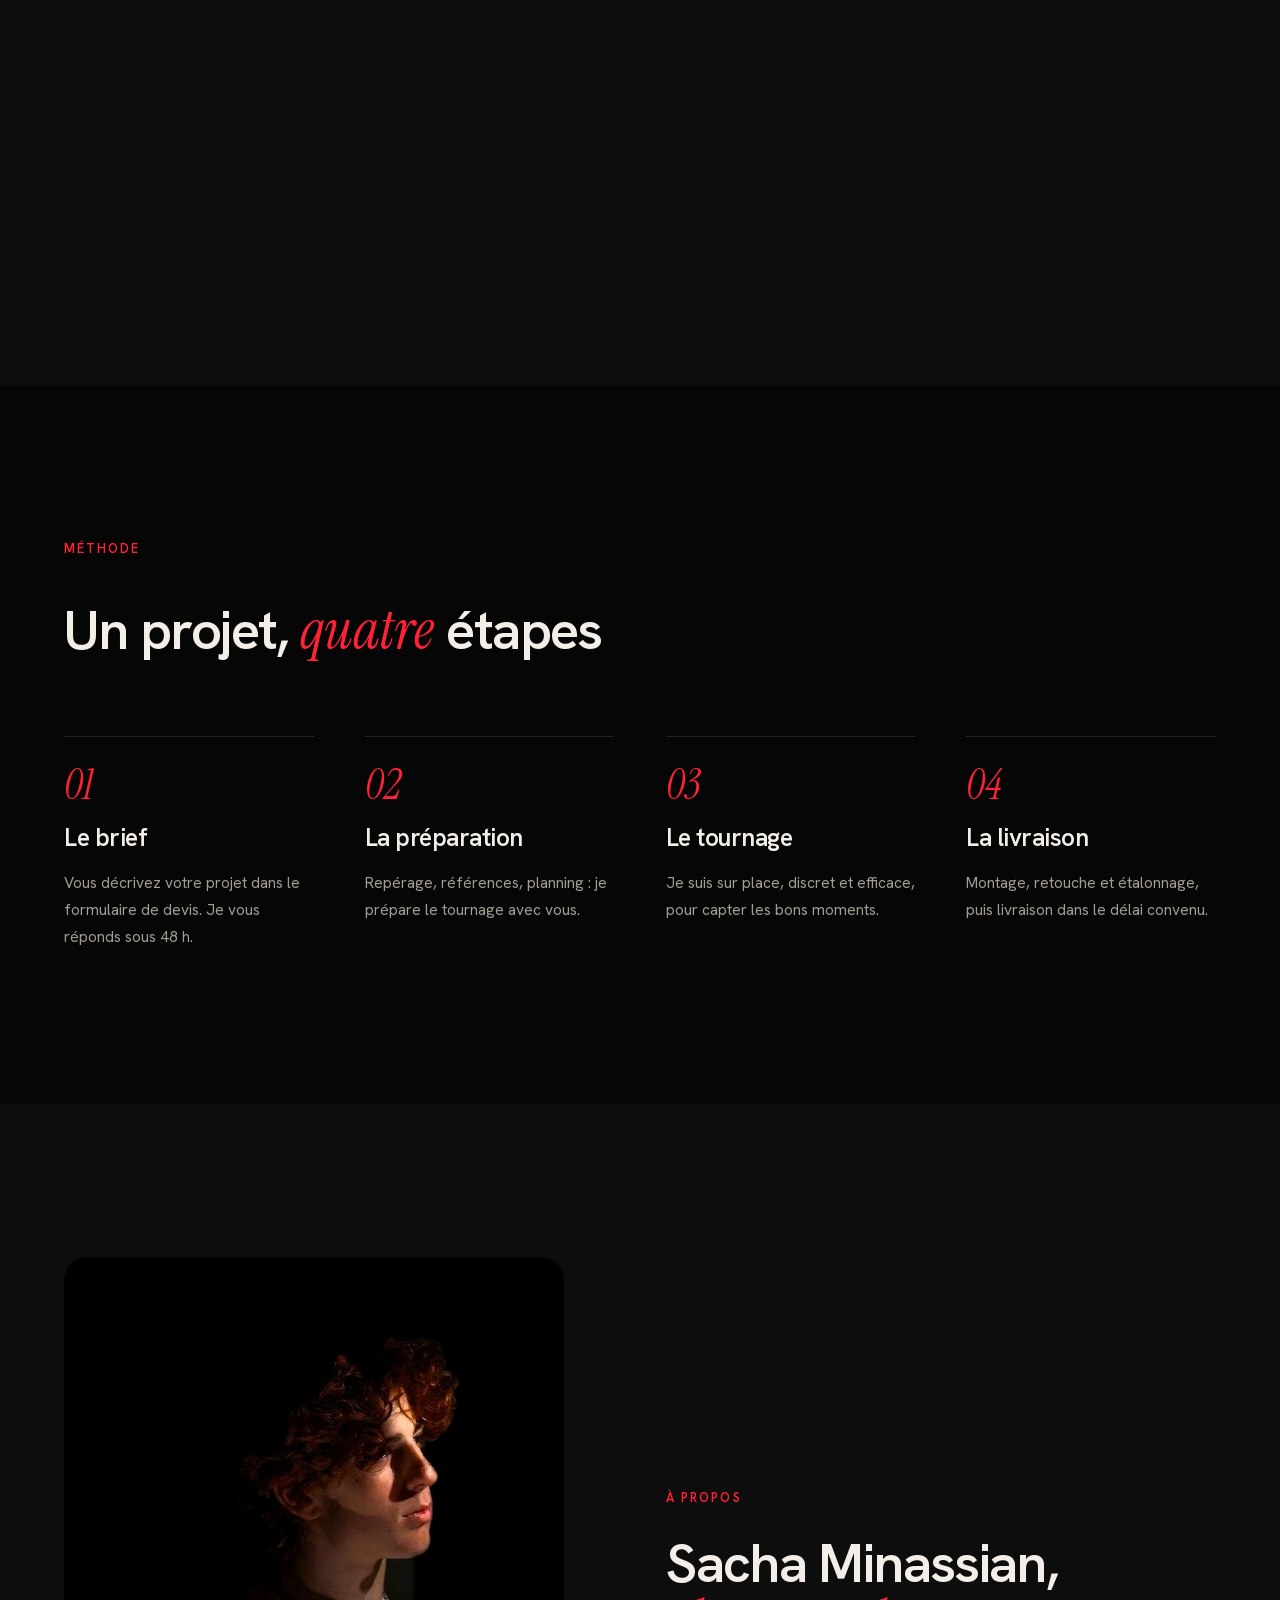
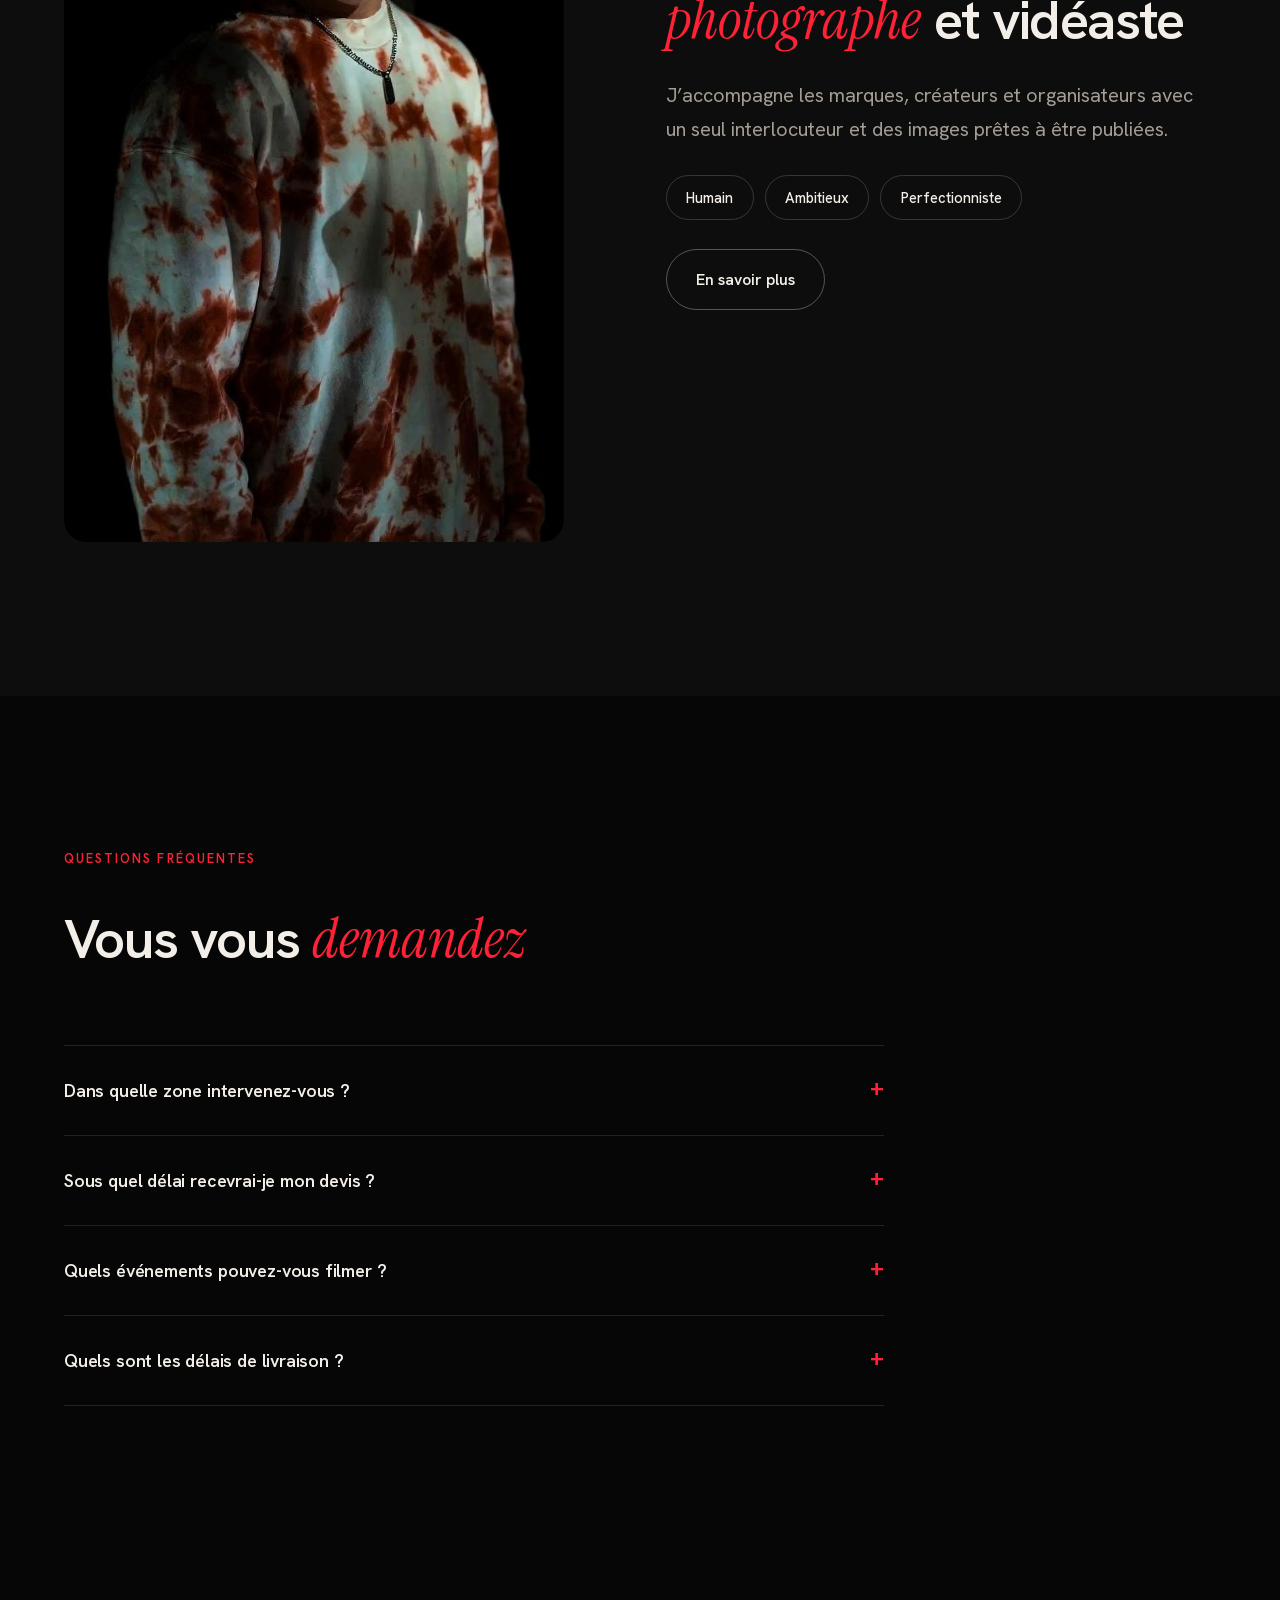
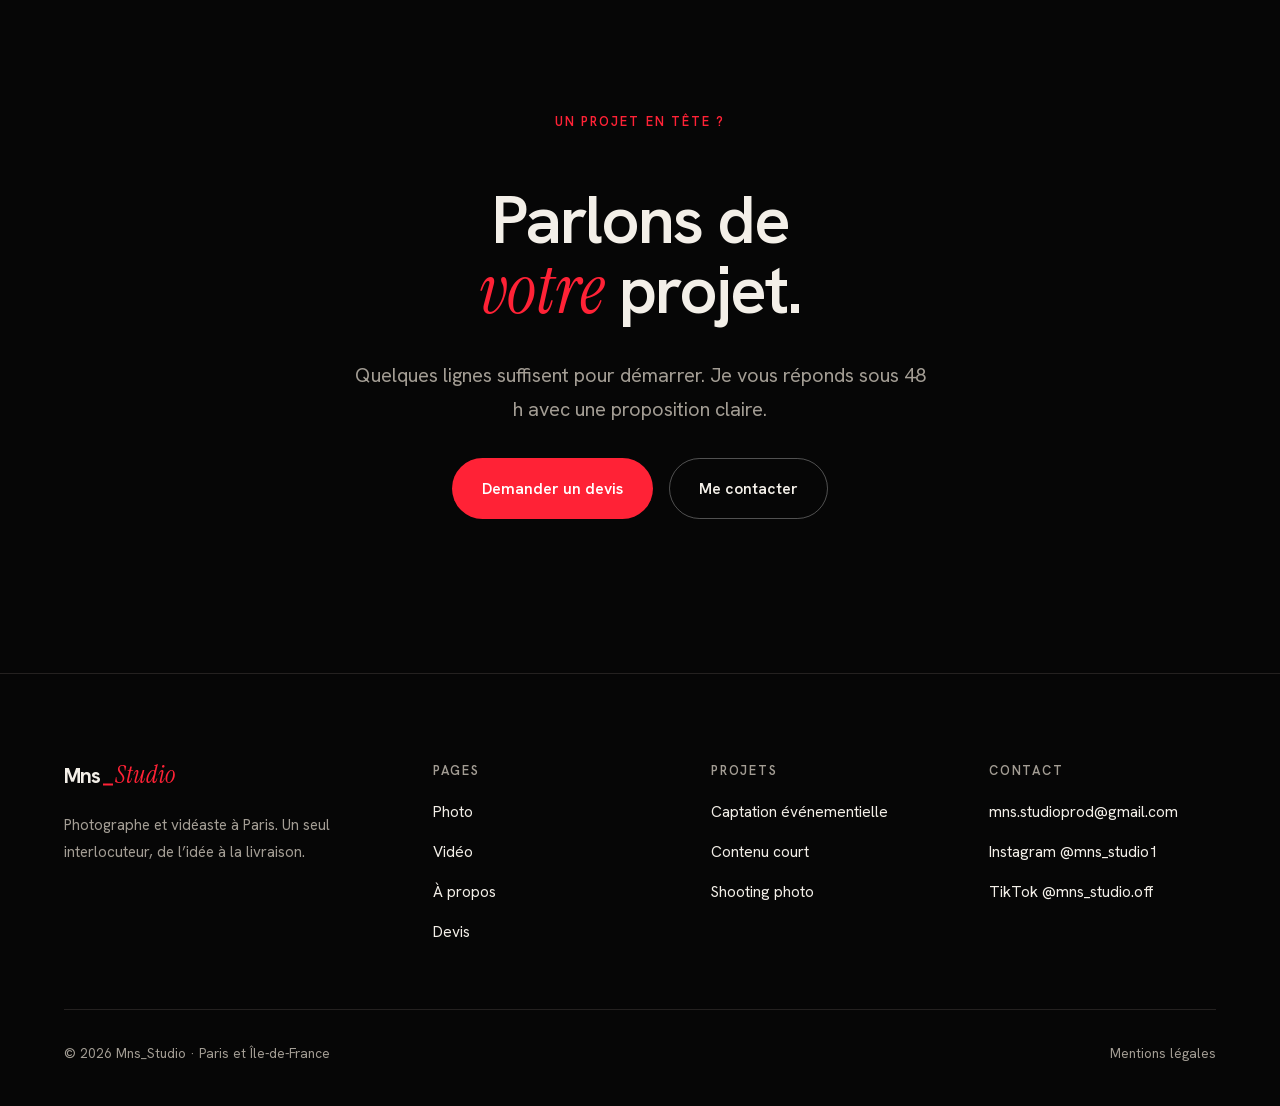
==== commit b55bd216: "SEO : photos renommees avec mots-cles, textes alternatifs, sitemap images, titre et donnees structur" ====
--- a/index.html
+++ b/index.html
@@ -3,14 +3,14 @@
 <head>
 <meta charset="utf-8">
 <meta name="viewport" content="width=device-width, initial-scale=1">
-<title>Mns_Studio, photographe et vidéaste à Paris</title>
+<title>Photographe et vidéaste à Paris | Mns_Studio</title>
 <meta name="description" content="Photographe et vidéaste à Paris : photographie de mode, captation événementielle, contenus courts. Demandez votre devis.">
-<meta property="og:title" content="Mns_Studio, photographe et vidéaste à Paris"><meta property="og:description" content="Photographe et vidéaste à Paris : photographie de mode, captation événementielle, contenus courts. Demandez votre devis."><meta property="og:type" content="website"><meta property="og:image" content="https://mns-studio.fr/img/dsc08339.jpg"><meta property="og:url" content="https://mns-studio.fr/"><meta property="og:locale" content="fr_FR"><meta name="twitter:card" content="summary_large_image">
+<meta property="og:title" content="Mns_Studio, photographe et vidéaste à Paris"><meta property="og:description" content="Photographe et vidéaste à Paris : photographie de mode, captation événementielle, contenus courts. Demandez votre devis."><meta property="og:type" content="website"><meta property="og:image" content="https://mns-studio.fr/img/photographe-paris-shooting-editorial-graffiti-street-06.jpg"><meta property="og:url" content="https://mns-studio.fr/"><meta property="og:locale" content="fr_FR"><meta name="twitter:card" content="summary_large_image">
 <link rel="canonical" href="https://mns-studio.fr/">
 <meta name="theme-color" content="#060606">
 <script>document.documentElement.classList.add("js");if(!matchMedia("(prefers-reduced-motion:reduce)").matches)document.documentElement.classList.add("entering")</script>
 <link rel="stylesheet" href="style.css">
-<script type="application/ld+json">{"@context": "https://schema.org", "@type": "ProfessionalService", "name": "Mns_Studio", "description": "Photographe et vidéaste à Paris : photo de mode, portrait, captation de défilé, captation d'événement, reels.", "areaServed": "Île-de-France", "email": "mns.studioprod@gmail.com", "sameAs": ["https://www.instagram.com/mns_studio1", "https://www.tiktok.com/@mns_studio.off"], "founder": {"@type": "Person", "name": "Sacha Minassian"}}</script>
+<script type="application/ld+json">{"@context": "https://schema.org", "@type": "ProfessionalService", "name": "Mns_Studio", "url": "https://mns-studio.fr/", "image": "https://mns-studio.fr/img/photographe-paris-shooting-editorial-graffiti-street-06.jpg", "address": {"@type": "PostalAddress", "addressLocality": "Paris", "addressCountry": "FR"}, "description": "Photographe et vidéaste à Paris : photo de mode, portrait, captation de défilé, captation d'événement, reels.", "areaServed": "Île-de-France", "email": "mns.studioprod@gmail.com", "sameAs": ["https://www.instagram.com/mns_studio1", "https://www.tiktok.com/@mns_studio.off"], "founder": {"@type": "Person", "name": "Sacha Minassian"}}</script>
 <link rel="preload" href="fonts/hanken-grotesk-var.woff" as="font" type="font/woff" crossorigin></head>
 <body>
 <div class="curtain" aria-hidden="true"><span class="logo"><b>Mns</b><i></i><em>Studio</em></span></div><div class="pgbar" aria-hidden="true"></div>
@@ -18,7 +18,7 @@
 <header class="hd"><div class="w"><a class="logo" href="index.html" aria-label="Mns_Studio, accueil"><b>Mns</b><i></i><em>Studio</em></a><button class="bg" aria-label="Menu" aria-expanded="false"><span></span></button><nav class="nv" aria-label="Navigation"><a href="index.html" aria-current="page">Accueil</a><a href="photo.html">Photo</a><a href="video.html">Vidéo</a><a href="a-propos.html">À propos</a><a href="contact.html">Contact</a><a class="pill" href="devis.html">Demander un devis</a></nav></div></header>
 <main id="main">
 
-<section class="hero"><div class="hs" aria-hidden="true"><img class="on" src="img/hero-1.jpg" alt="" width="1500" height="2250" fetchpriority="high" style="object-position:center 17%"><img src="img/hero-2.jpg" alt="" width="821" height="1231" style="object-position:center 20%"><img src="img/hero-3.jpg" alt="" width="1120" height="1400" style="object-position:center 13%"><img src="img/hero-4.jpg" alt="" width="933" height="1400" style="object-position:center 29%"><img src="img/hero-5.jpg" alt="" width="933" height="1400" style="object-position:center 33%"><img src="img/hero-6.jpg" alt="" width="934" height="1400" style="object-position:center 47%"><img src="img/hero-7.jpg" alt="" width="933" height="1400" style="object-position:center 6%"></div><div class="w">
+<section class="hero"><div class="hs" aria-hidden="true"><img class="on" src="img/photographe-videaste-paris-accueil-01.jpg" alt="" width="1500" height="2250" fetchpriority="high" style="object-position:center 17%"><img src="img/photographe-videaste-paris-accueil-02.jpg" alt="" width="821" height="1231" style="object-position:center 20%"><img src="img/photographe-videaste-paris-accueil-03.jpg" alt="" width="1120" height="1400" style="object-position:center 13%"><img src="img/photographe-videaste-paris-accueil-04.jpg" alt="" width="933" height="1400" style="object-position:center 29%"><img src="img/photographe-videaste-paris-accueil-05.jpg" alt="" width="933" height="1400" style="object-position:center 33%"><img src="img/photographe-videaste-paris-accueil-06.jpg" alt="" width="934" height="1400" style="object-position:center 47%"><img src="img/photographe-videaste-paris-accueil-07.jpg" alt="" width="933" height="1400" style="object-position:center 6%"></div><div class="w">
 <span class="eyebrow" style="margin:0;color:#fff">Photographe et vidéaste · Paris</span>
 <h1>Des images qui racontent <em>votre</em> histoire.</h1>
 <p class="lead">Photographie, captation événementielle et contenus courts pour les marques et les créateurs. Un seul interlocuteur, de l’idée à la livraison.</p>
@@ -31,9 +31,9 @@
 
 <section class="sec"><div class="w"><div class="head rv"><span class="eyebrow">Réalisations</span><h2>Quelques séries <em>récentes</em></h2><p class="lead">Des shootings mode et lifestyle réalisés à Paris. L’ensemble se retrouve dans le portfolio.</p></div>
 <div class="cards">
-<a class="card rv" href="photo.html"><div class="im"><img src="img/dsc09829.jpg" alt="Série Reflets" loading="lazy"></div><div class="tx"><span class="tag">Photo · Mode</span></div></a>
-<a class="card rv" href="photo.html"><div class="im"><img src="img/dsc07734.jpg" alt="Série Concorde" loading="lazy"></div><div class="tx"><span class="tag">Photo · Mode</span></div></a>
-<a class="card rv" href="photo.html"><div class="im"><img src="img/dsc09242.jpg" alt="Série Porte bleue" loading="lazy"></div><div class="tx"><span class="tag">Photo · Lifestyle</span></div></a></div>
+<a class="card rv" href="photo.html"><div class="im"><img src="img/photographe-paris-shooting-editorial-mode-rouge-noir-01.jpg" alt="Série Reflets" loading="lazy"></div><div class="tx"><span class="tag">Photo · Mode</span></div></a>
+<a class="card rv" href="photo.html"><div class="im"><img src="img/photographe-paris-shooting-collection-robes-07.jpg" alt="Série Concorde" loading="lazy"></div><div class="tx"><span class="tag">Photo · Mode</span></div></a>
+<a class="card rv" href="photo.html"><div class="im"><img src="img/photographe-paris-shooting-lifestyle-porte-bleue-01.jpg" alt="Série Porte bleue" loading="lazy"></div><div class="tx"><span class="tag">Photo · Lifestyle</span></div></a></div>
 <div class="cta rv" style="margin-top:4rem"><a class="btn o" href="photo.html">Tout le portfolio photo</a></div></div></section>
 
 <section class="sec" style="background:var(--bg2)"><div class="w"><div class="head rv"><span class="eyebrow">Expertises</span><h2>Ce que je <em>réalise</em> pour vous</h2></div>
@@ -51,7 +51,7 @@
 <div class="st rv"><span class="n">04</span><h3>La livraison</h3><p>Montage, retouche et étalonnage, puis livraison dans le délai convenu.</p></div></div></div></section>
 
 <section class="sec" style="background:var(--bg2)"><div class="w split">
-<div class="im rv"><img src="img/sacha-portrait.jpg" alt="Sacha Minassian, photographe et vidéaste" loading="lazy"></div>
+<div class="im rv"><img src="img/sacha-minassian-photographe-videaste-paris.jpg" alt="Sacha Minassian, photographe et vidéaste" loading="lazy"></div>
 <div class="tx rv"><span class="eyebrow" style="margin:0">À propos</span><h2>Sacha Minassian, <em>photographe</em> et vidéaste</h2>
 <p class="lead">J’accompagne les marques, créateurs et organisateurs avec un seul interlocuteur et des images prêtes à être publiées.</p>
 <div class="pills"><span>Humain</span><span>Ambitieux</span><span>Perfectionniste</span></div>
--- a/style.css
+++ b/style.css
@@ -324,3 +324,14 @@
 @font-face{font-family:'Hanken Grotesk';src:url(fonts/hanken-grotesk-var.woff) format('woff');font-weight:400 700;font-style:normal;font-display:swap}
 @font-face{font-family:'Instrument Serif';src:url(fonts/instrument-serif-400.woff) format('woff');font-weight:400;font-style:normal;font-display:swap}
 @font-face{font-family:'Instrument Serif';src:url(fonts/instrument-serif-400-italic.woff) format('woff');font-weight:400;font-style:italic;font-display:swap}
+/* bandeau information confidentialité */
+.ck{position:fixed;left:clamp(.8rem,2vw,1.6rem);bottom:clamp(.8rem,2vw,1.6rem);z-index:40;max-width:min(26rem,calc(100vw - 1.6rem));display:flex;align-items:flex-end;gap:1rem;padding:1.1rem 1.2rem;background:rgba(14,13,13,.94);-webkit-backdrop-filter:blur(14px);backdrop-filter:blur(14px);border:1px solid var(--line,#262322);border-radius:16px;box-shadow:0 18px 50px rgba(0,0,0,.5);opacity:0;transform:translateY(16px);transition:opacity .5s ease,transform .6s cubic-bezier(.2,.8,.2,1)}
+.ck.in{opacity:1;transform:none}
+.ck p{font-size:.84rem;line-height:1.55;color:var(--mute,#a39d94)}
+.ck strong{display:block;color:var(--ink,#f3efe8);font-size:.92rem;margin-bottom:.2rem}
+.ck a{color:var(--ink,#f3efe8);text-decoration:underline;text-underline-offset:3px}.ck a:hover{color:var(--red,#ff2236)}
+.ck button{flex:0 0 auto;font:inherit;font-weight:600;font-size:.84rem;cursor:pointer;border:0;border-radius:999px;padding:.65rem 1.15rem;background:var(--red,#ff2236);color:#fff;transition:transform .2s,background .2s}
+.ck button:hover{transform:translateY(-1px);background:#ff4254}.ck button:focus-visible{outline:2px solid #fff;outline-offset:3px}
+@media(max-width:600px){.ck{right:.8rem;max-width:none;flex-direction:column;align-items:stretch;gap:.8rem;padding:1rem}.ck button{text-align:center}}
+html.mo .ck{display:none}
+@media(prefers-reduced-motion:reduce){.ck{transition:opacity .2s}}
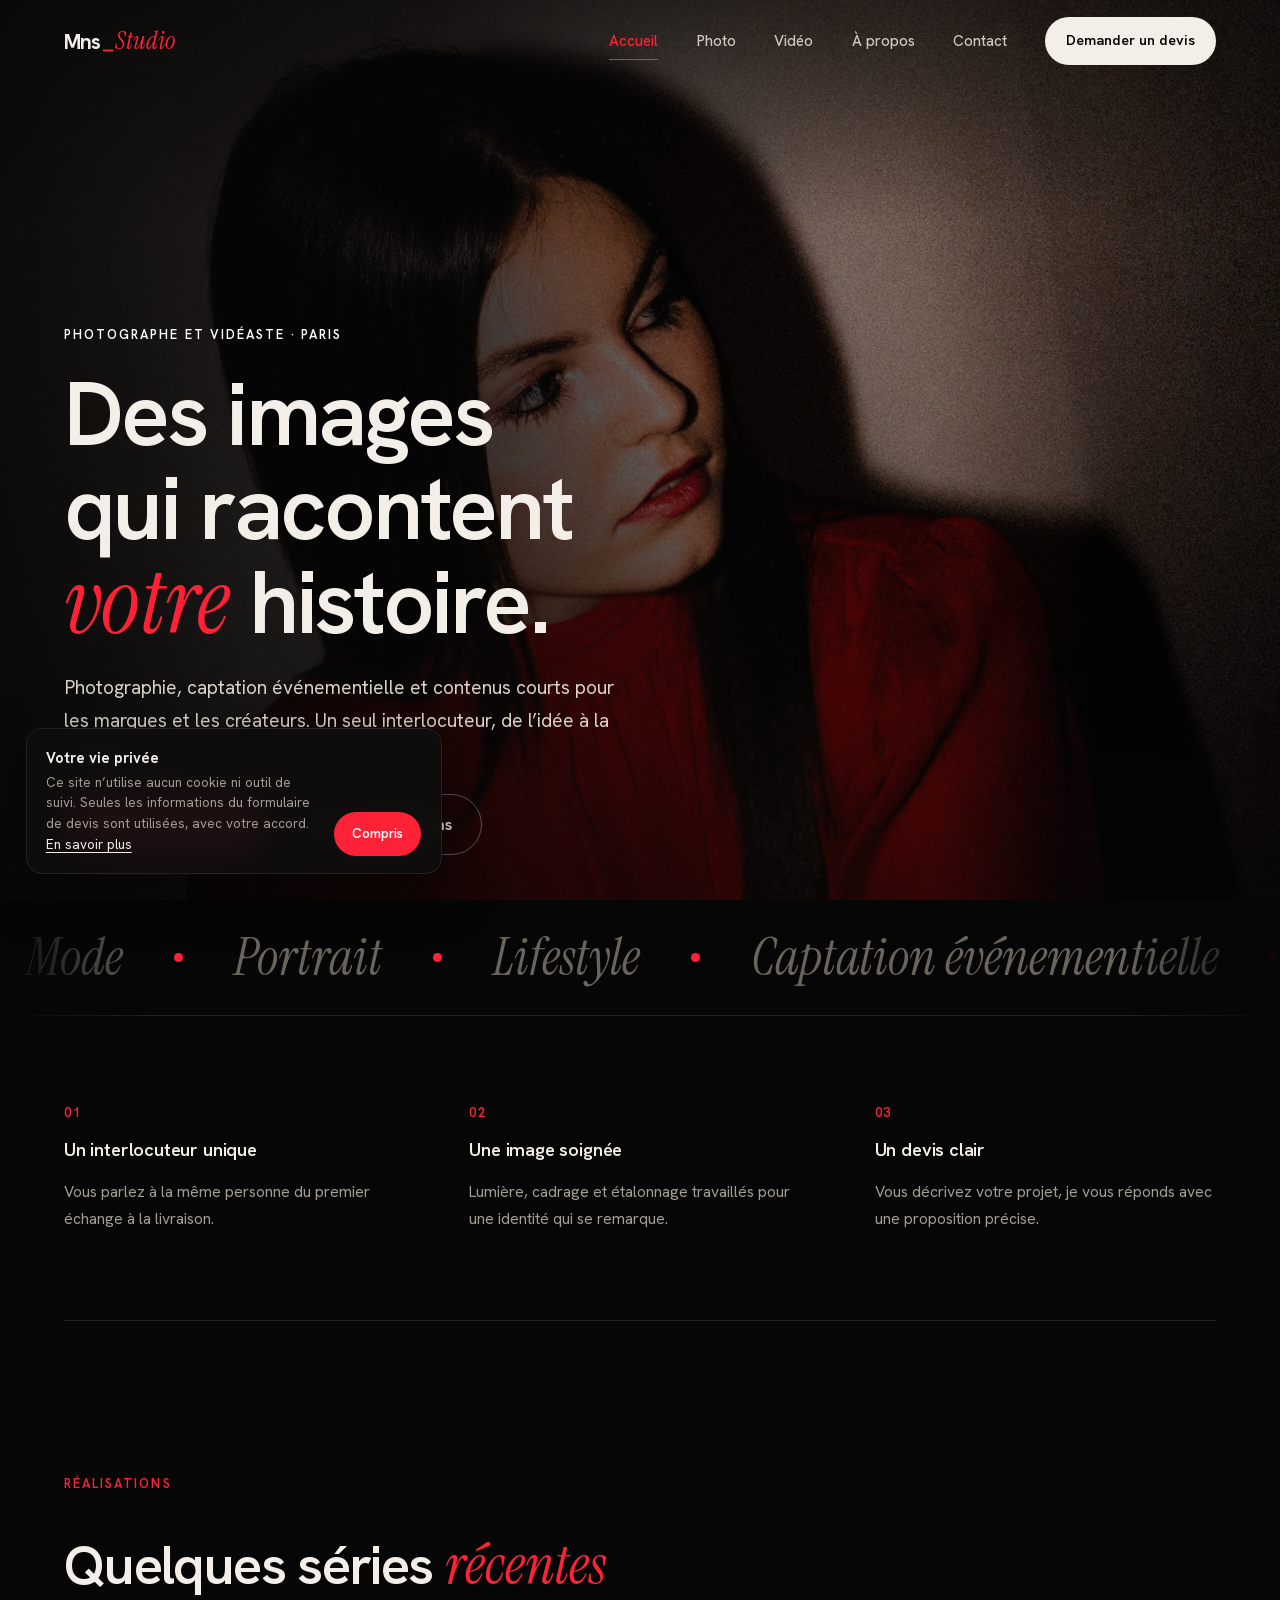
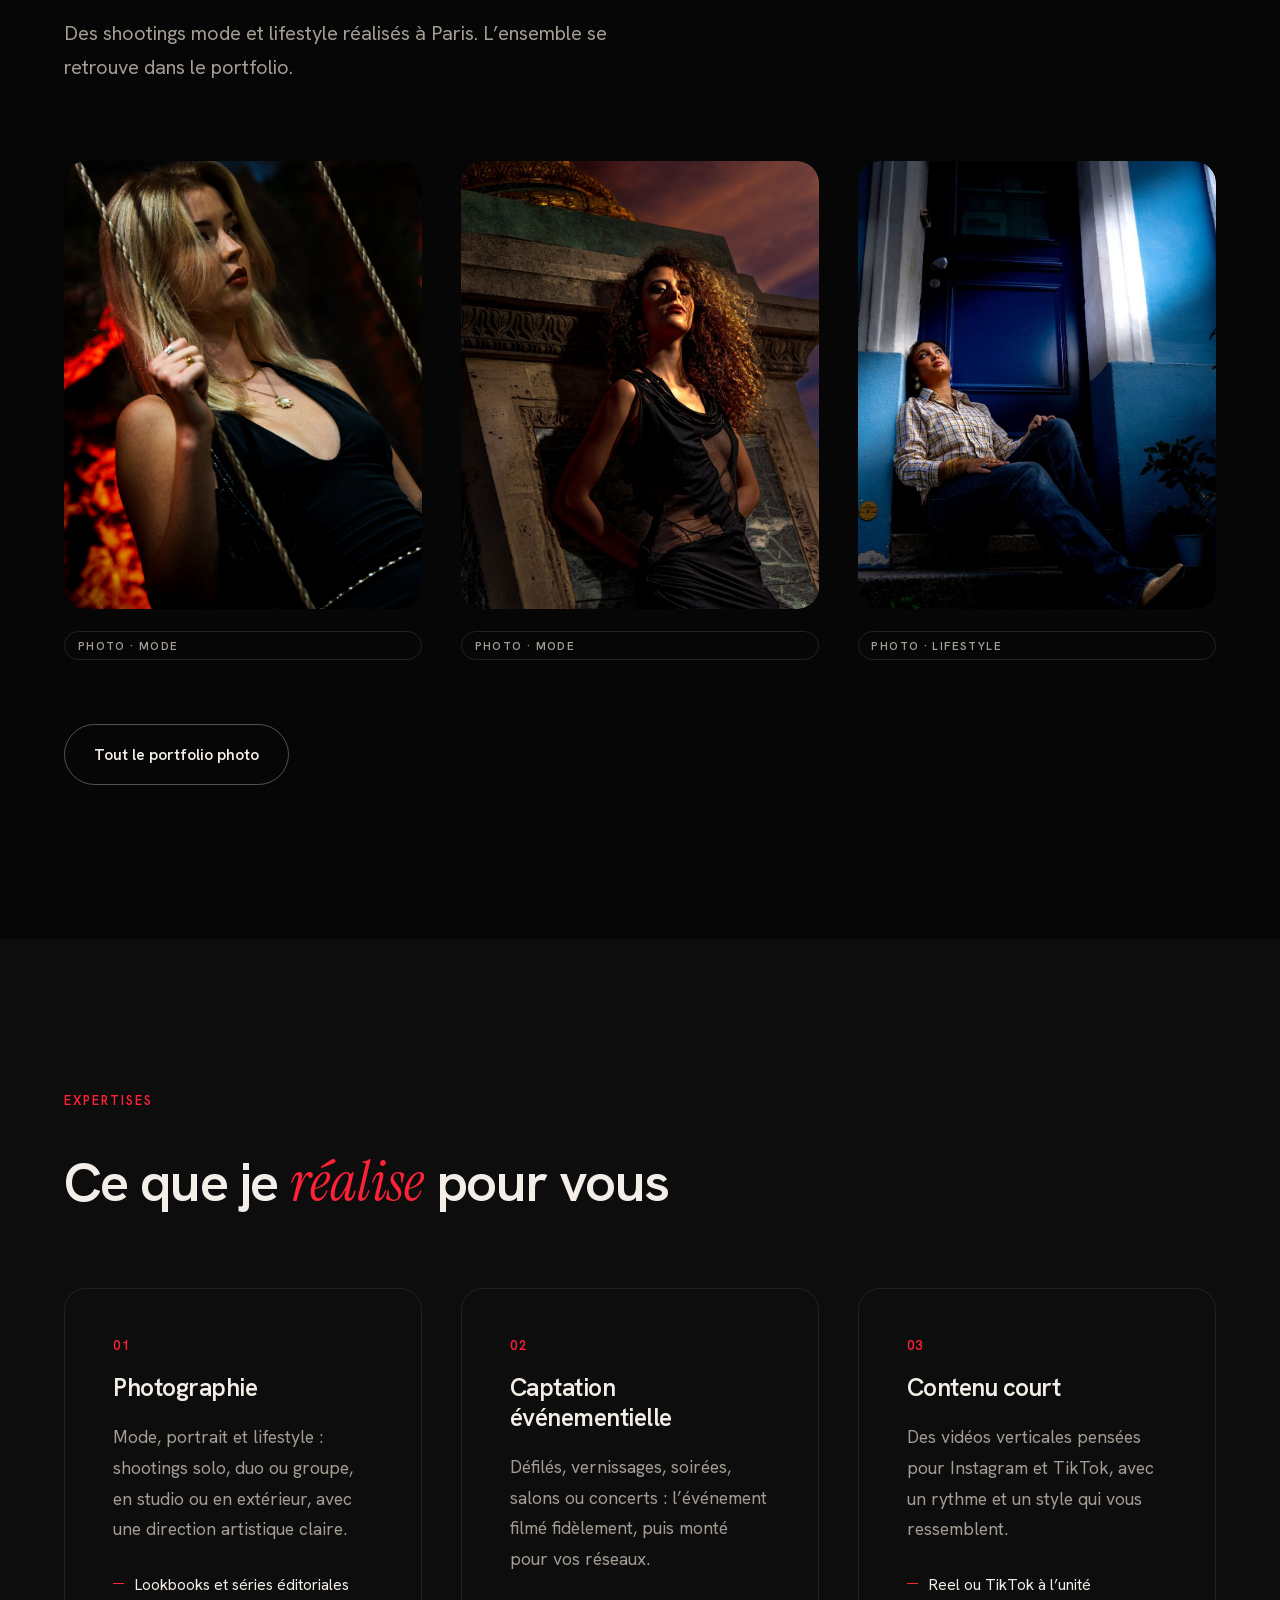
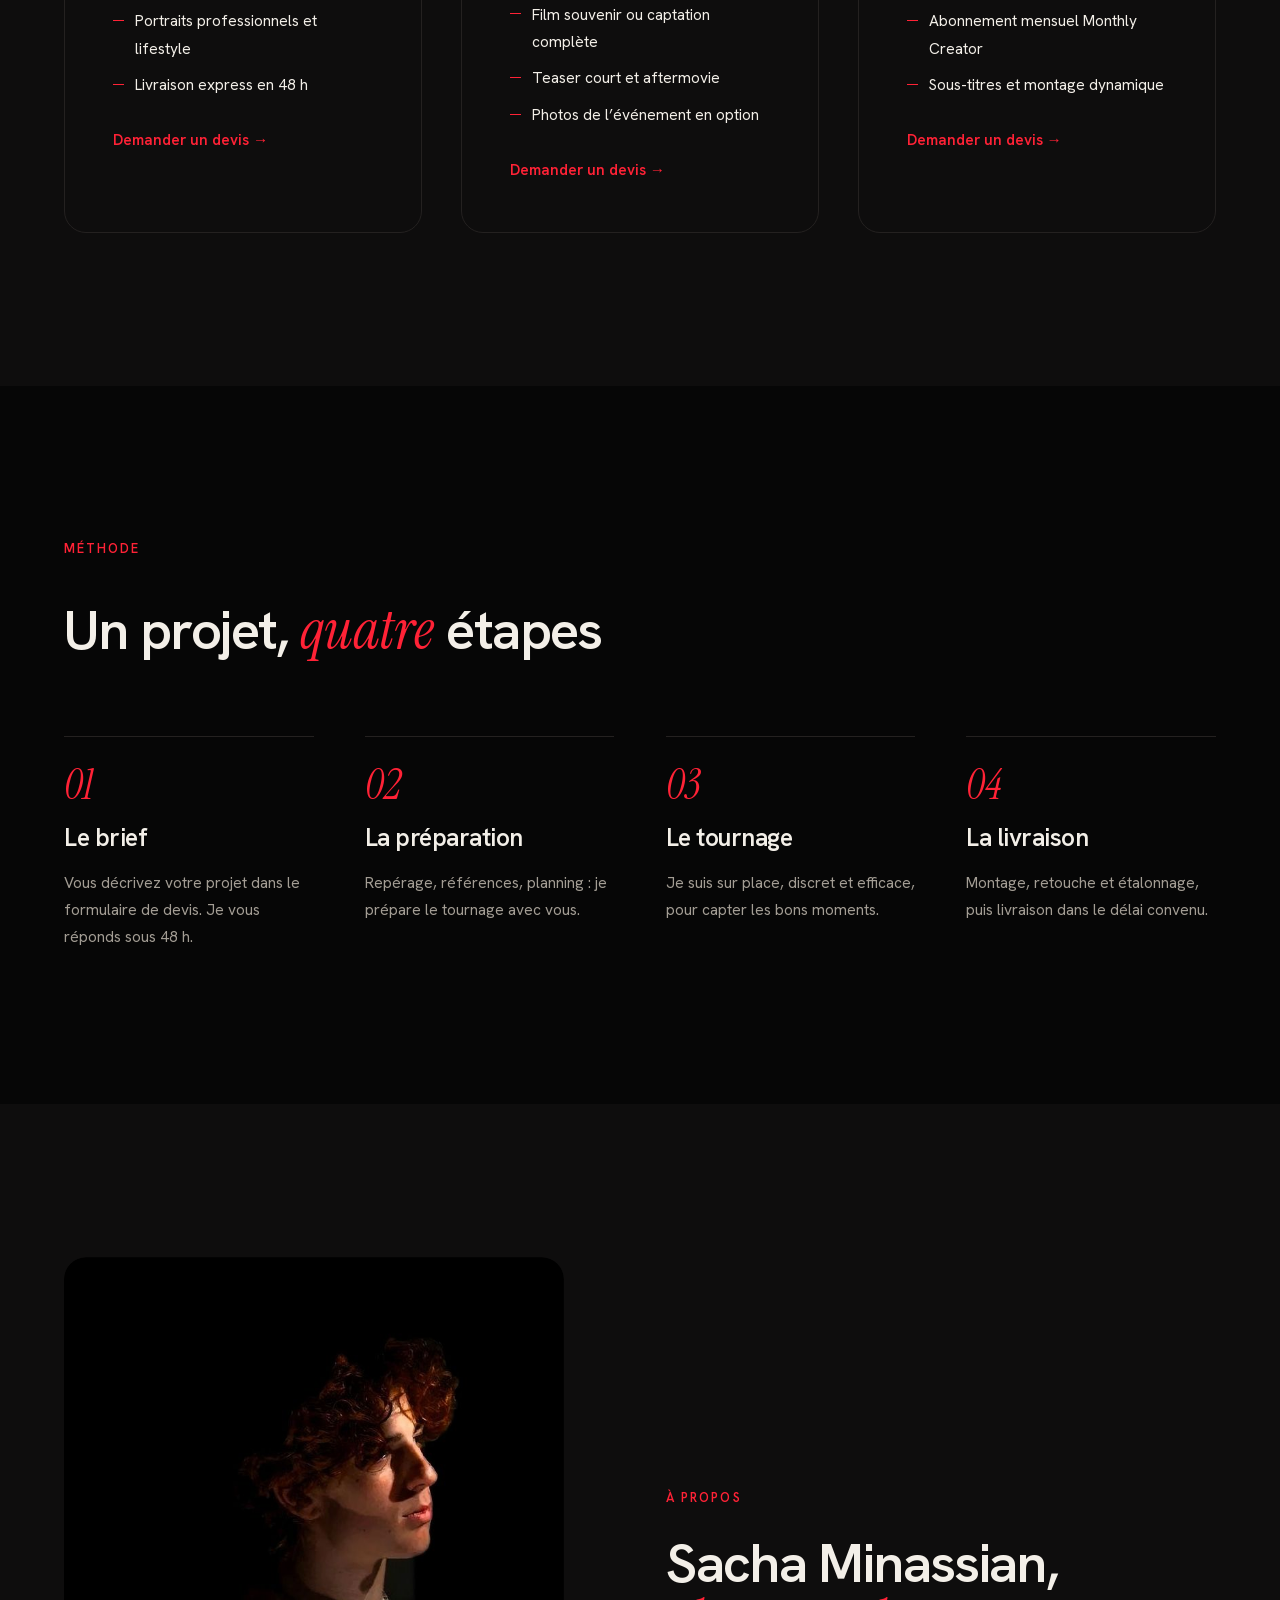
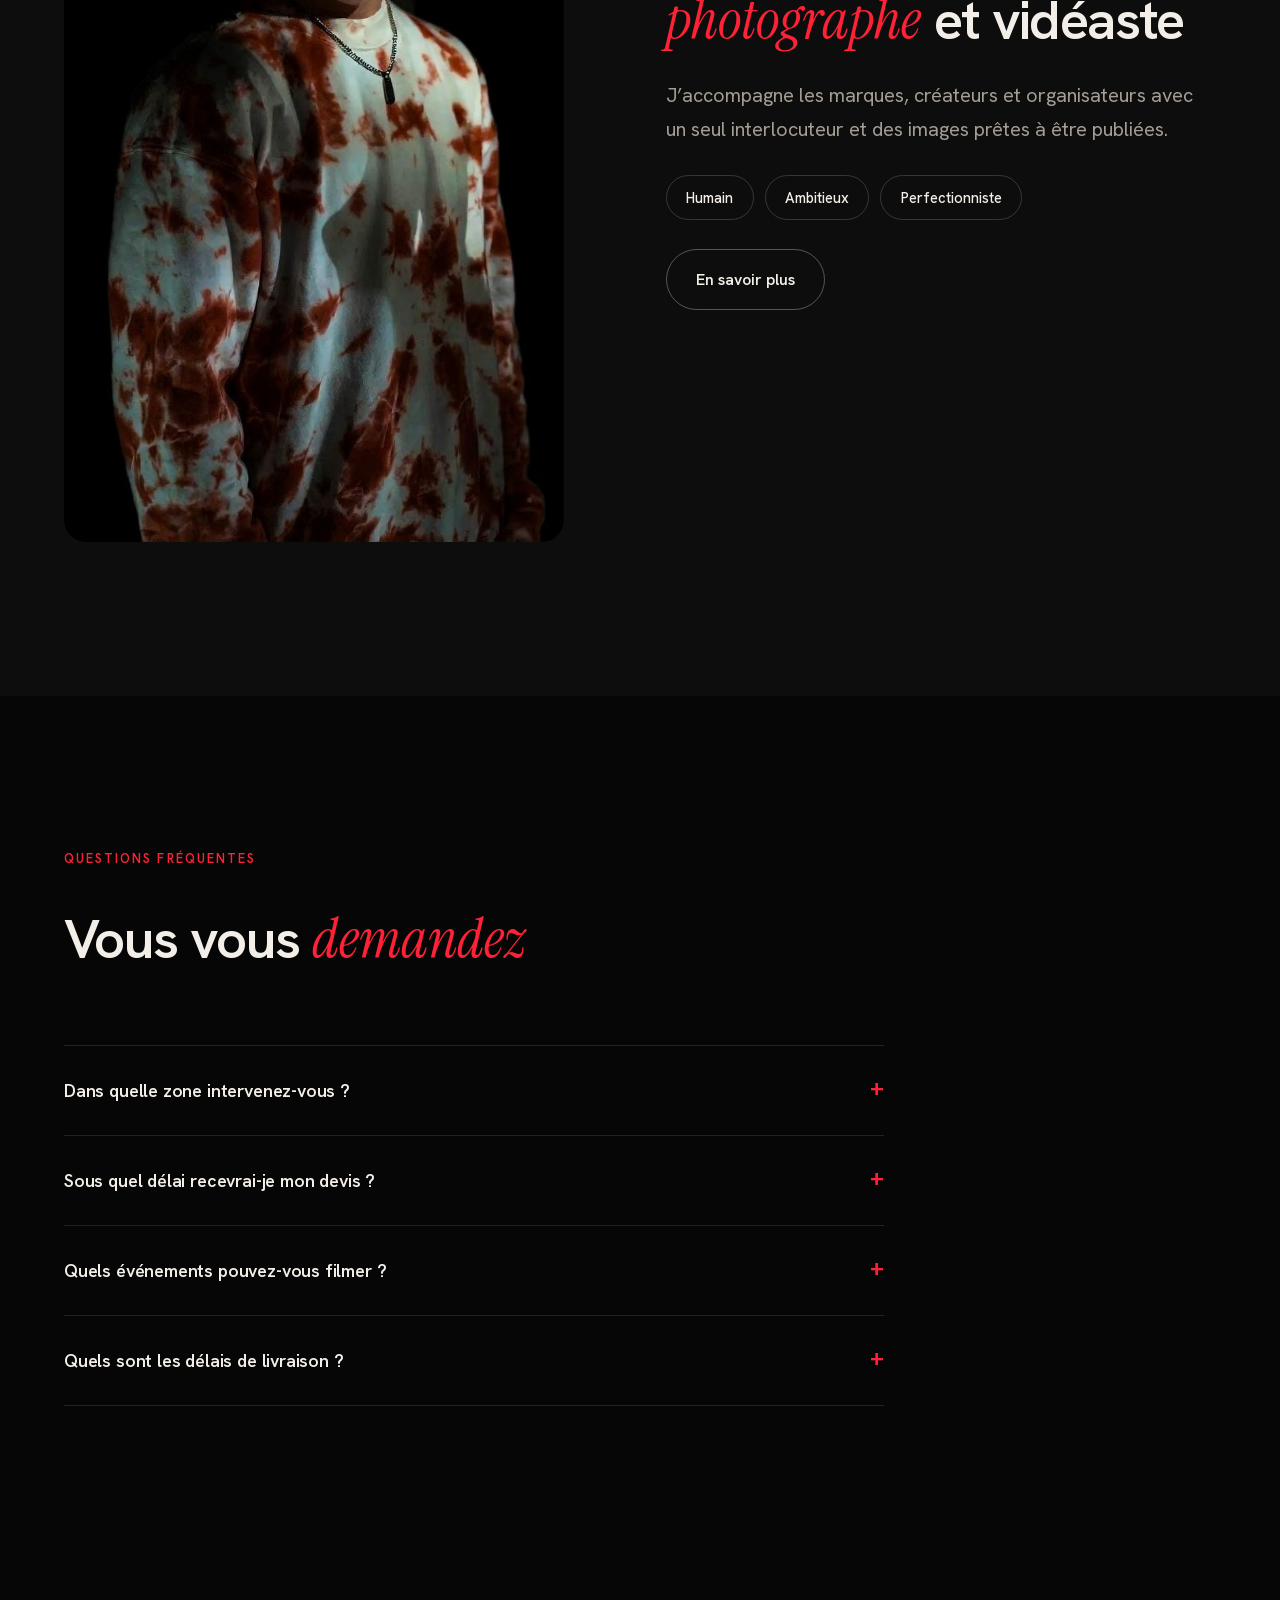
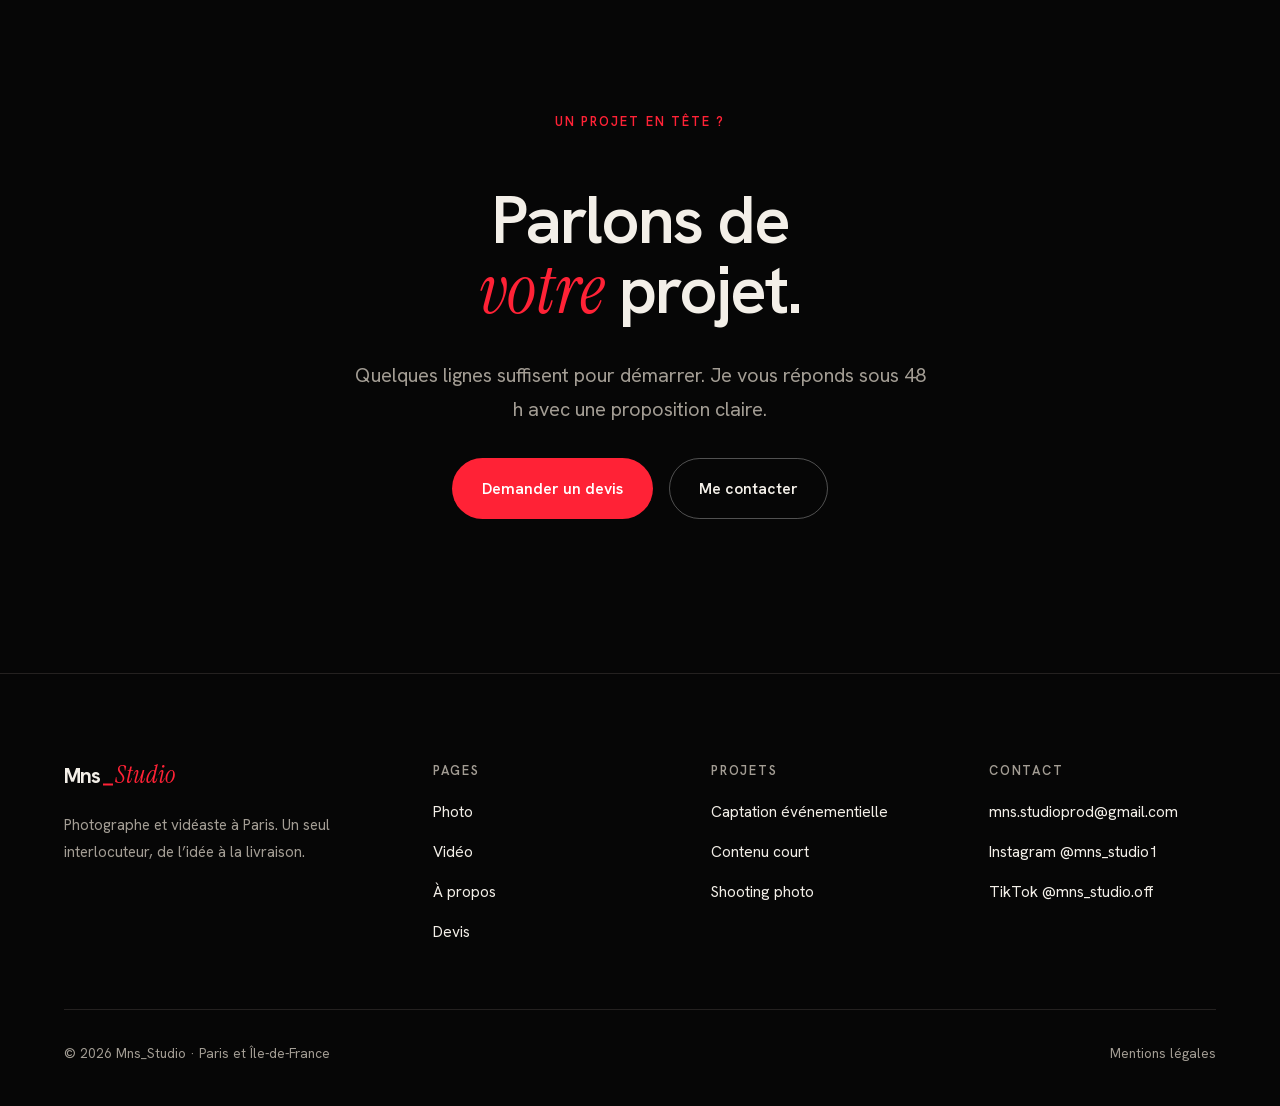
==== commit a3d2f969: "Favicon : logo M dans un viseur (ico, svg, apple-touch-icon, manifest) Co-Authored-By: Claude Sonnet" ====
--- a/index.html
+++ b/index.html
@@ -11,7 +11,7 @@
 <script>document.documentElement.classList.add("js");if(!matchMedia("(prefers-reduced-motion:reduce)").matches)document.documentElement.classList.add("entering")</script>
 <link rel="stylesheet" href="style.css">
 <script type="application/ld+json">{"@context": "https://schema.org", "@type": "ProfessionalService", "name": "Mns_Studio", "url": "https://mns-studio.fr/", "image": "https://mns-studio.fr/img/photographe-paris-shooting-editorial-graffiti-street-06.jpg", "address": {"@type": "PostalAddress", "addressLocality": "Paris", "addressCountry": "FR"}, "description": "Photographe et vidéaste à Paris : photo de mode, portrait, captation de défilé, captation d'événement, reels.", "areaServed": "Île-de-France", "email": "mns.studioprod@gmail.com", "sameAs": ["https://www.instagram.com/mns_studio1", "https://www.tiktok.com/@mns_studio.off"], "founder": {"@type": "Person", "name": "Sacha Minassian"}}</script>
-<link rel="preload" href="fonts/hanken-grotesk-var.woff" as="font" type="font/woff" crossorigin></head>
+<link rel="icon" href="favicon.ico" sizes="48x48"><link rel="icon" href="favicon.svg" type="image/svg+xml"><link rel="apple-touch-icon" href="apple-touch-icon.png"><link rel="manifest" href="site.webmanifest"><link rel="preload" href="fonts/hanken-grotesk-var.woff" as="font" type="font/woff" crossorigin></head>
 <body>
 <div class="curtain" aria-hidden="true"><span class="logo"><b>Mns</b><i></i><em>Studio</em></span></div><div class="pgbar" aria-hidden="true"></div>
 <a class="hp" href="#main">Aller au contenu</a>
